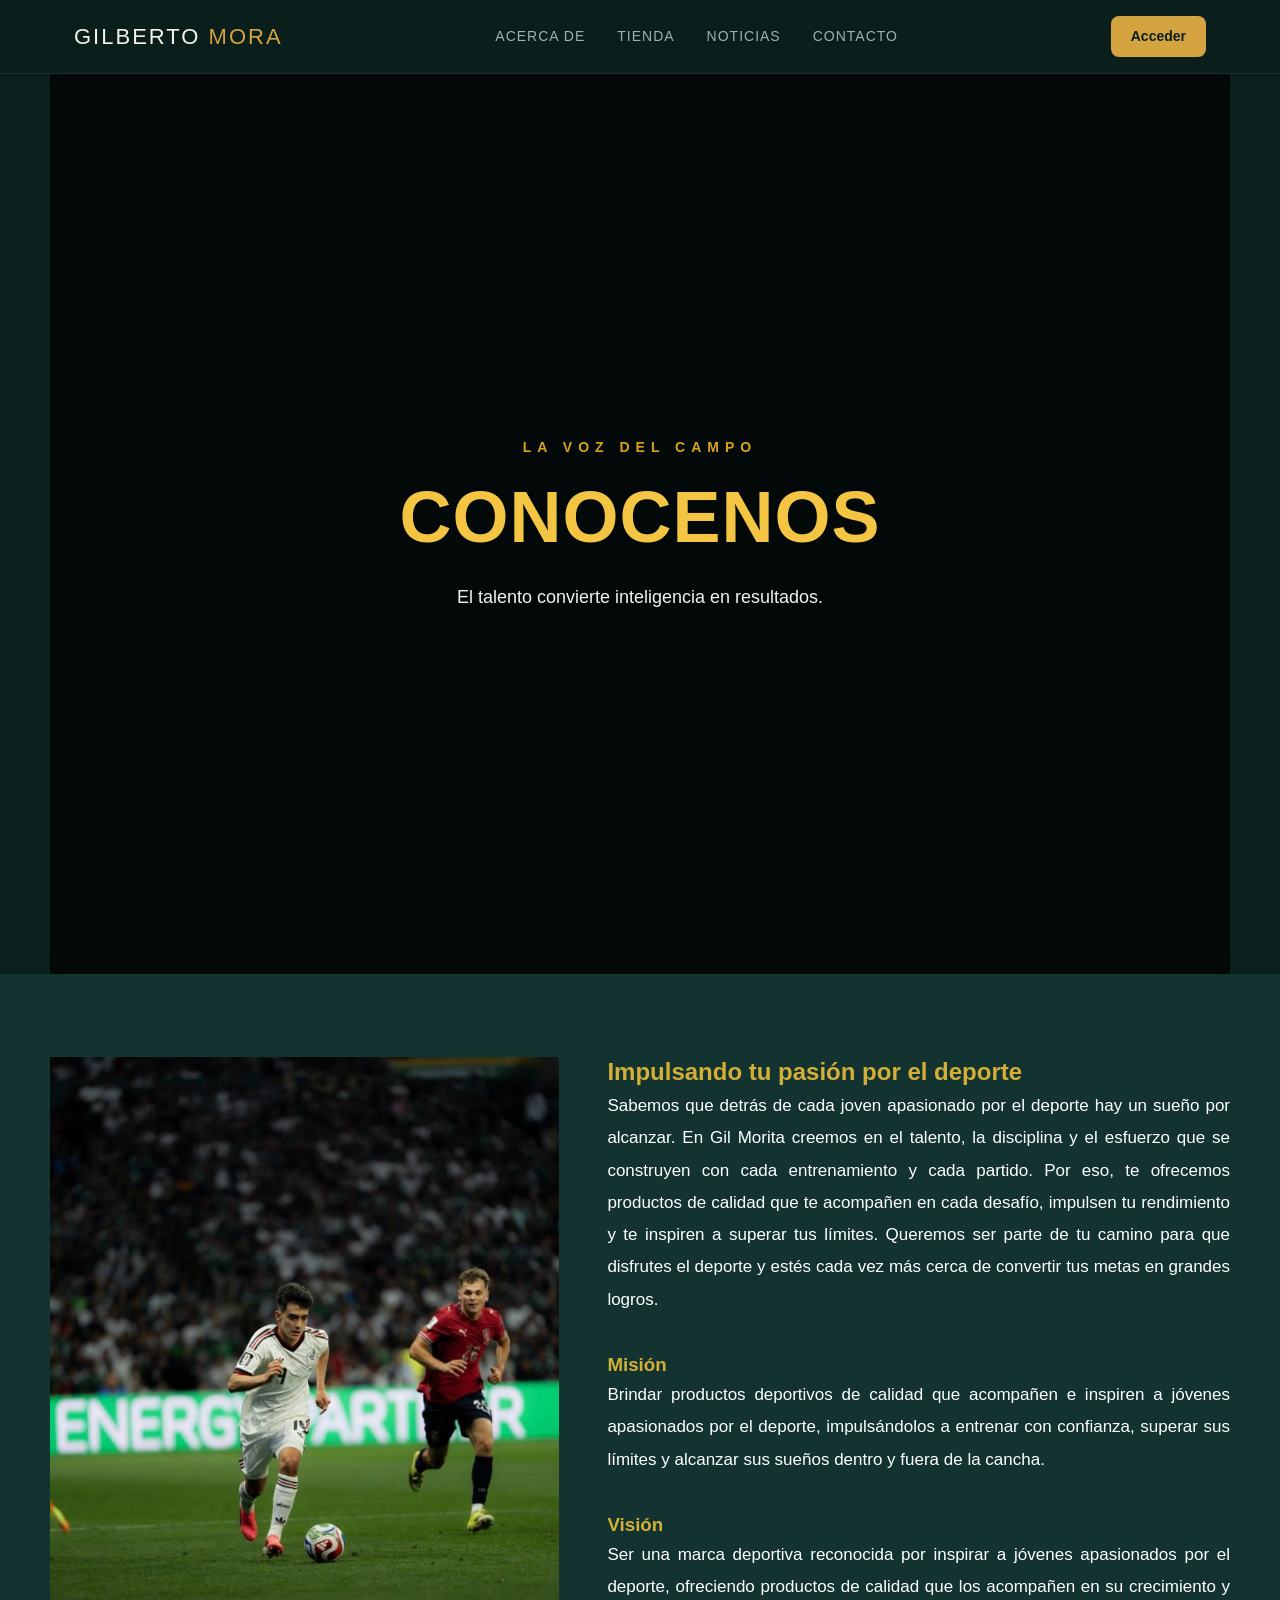
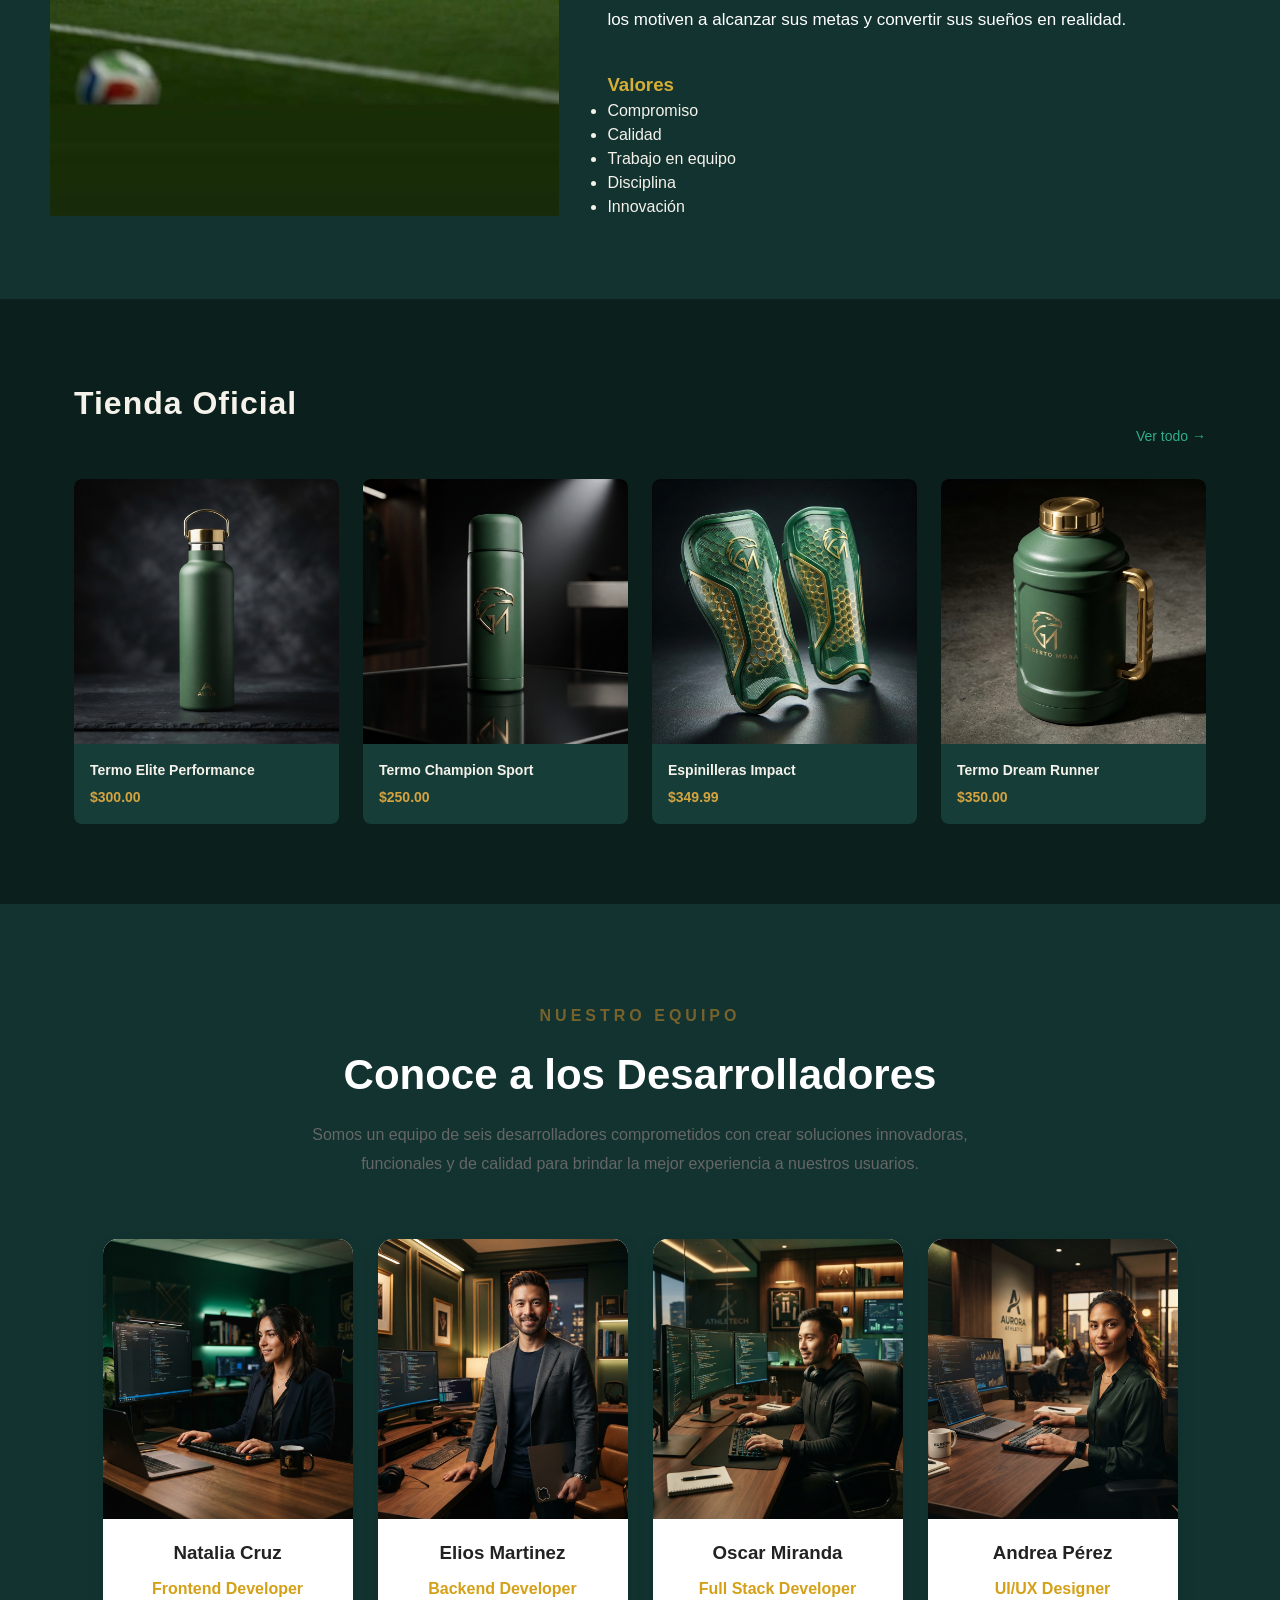
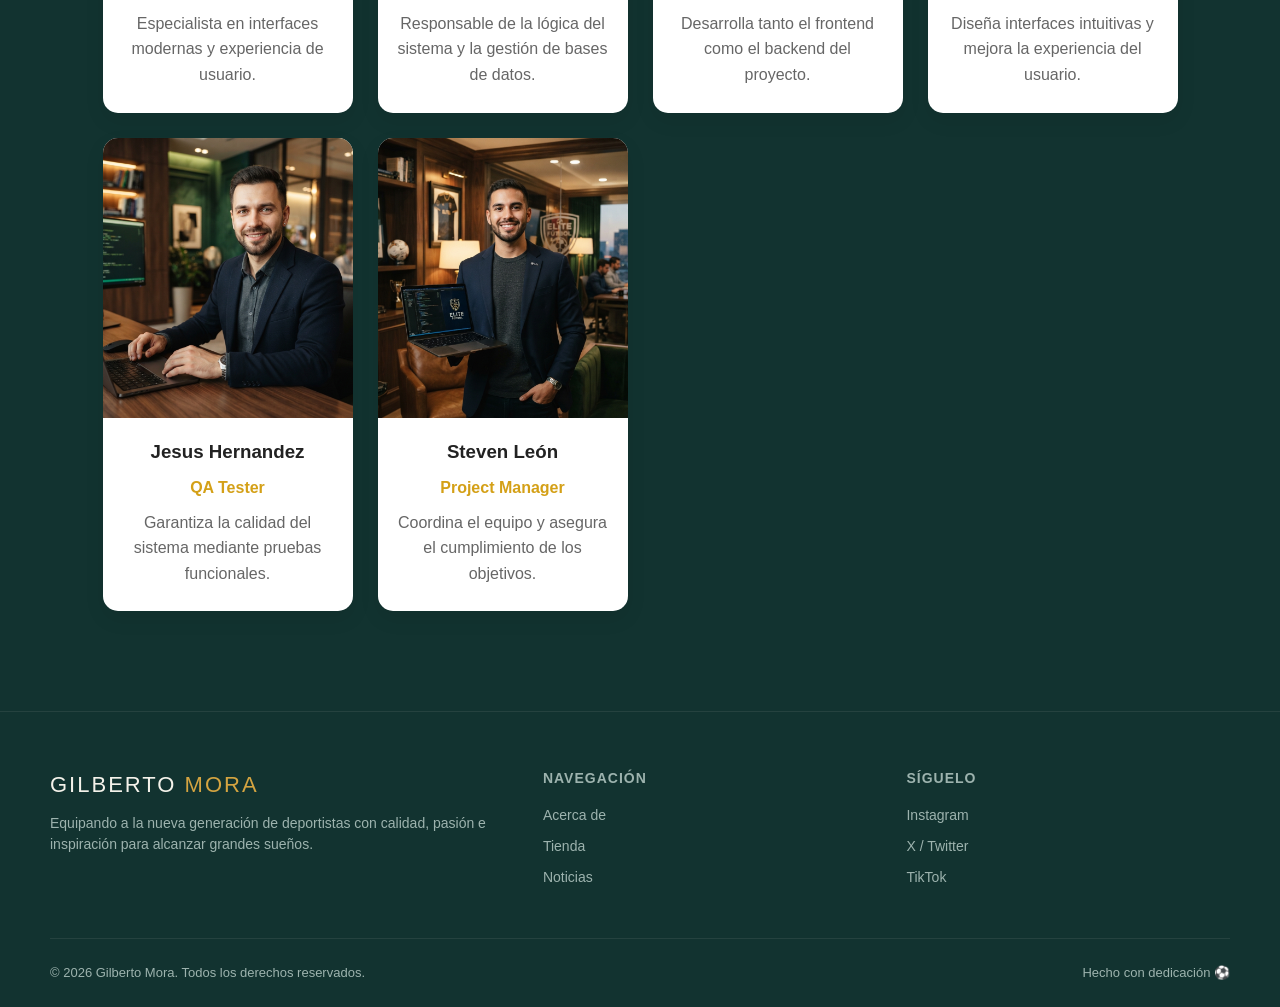
==== About.html @ 615c11f8 "Pagina about" ====
<!DOCTYPE html>
<html lang="es">
<head>
<meta charset="UTF-8">
<meta name="viewport" content="width=device-width, initial-scale=1.0">
<title>Gilberto Mora | Sitio Oficial</title>
  <link href="style.css" rel="stylesheet" type="text/css" />


</head>
<body>

  <!-- ============ NAV ============ -->
  <header>
    <nav>
      <div class="logo">GILBERTO <span>MORA</span></div>
      <ul class="nav-links">
        <li><a href="#about">Acerca de</a></li>
        <li><a href="#store">Tienda</a></li>
        <li><a href="#news">Noticias</a></li>
        <li><a href="#contact">Contacto</a></li>
      </ul>
      <a href="#" class="nav-cta">Acceder</a>
    </nav>
  </header>


  <!-- ============ ACERCA DE ============ -->
 <section class="hero">

    <div class="overlay"></div>

    <div class="hero-content">
        <span class="subtitulo">LA VOZ DEL CAMPO</span>

        <h1>CONOCENOS</h1>

        <p>
            El talento convierte inteligencia en resultados.
        </p>
    </div>

</section>

 
  <section class="about" id="about">

    <div class="about-inner">

        <div class="about-image">
            <img src="IMAGNES GM/GM1.jpeg" alt="Nuestra tienda deportiva">
        </div>

        <div class="about-text">


            <h2>Impulsando tu pasión por el deporte</h2>

            <p>
                Sabemos que detrás de cada joven apasionado por el deporte hay un sueño por alcanzar. 
                En Gil Morita creemos en el talento, la disciplina y el esfuerzo que se construyen con 
                cada entrenamiento y cada partido. Por eso, te ofrecemos productos de calidad que te acompañen 
                en cada desafío, impulsen tu rendimiento y te inspiren a superar tus límites. 
                Queremos ser parte de tu camino para que disfrutes el deporte y estés cada vez más cerca de convertir 
                tus metas en grandes logros.
            </p>

            <div class="about-cards">

                <div class="card-about">
                    <h3>Misión</h3>
                    <p>
                        Brindar productos deportivos de calidad que acompañen e inspiren a jóvenes apasionados por el deporte, 
                        impulsándolos a entrenar con confianza, superar sus límites y alcanzar sus sueños dentro y fuera de la cancha.
                    </p>
                </div>

                <div class="card-about">
                    <h3>Visión</h3>
                    <p>
                        Ser una marca deportiva reconocida por inspirar a jóvenes apasionados por el deporte, 
                        ofreciendo productos de calidad que los acompañen en su crecimiento
                        y los motiven a alcanzar sus metas y convertir sus sueños en realidad.
                    </p>
                </div>

                <div class="card-about">
                    <h3>Valores</h3>
                    <ul>
                        <li>Compromiso</li>
                        <li>Calidad</li>
                        <li>Trabajo en equipo</li>
                        <li>Disciplina</li>
                        <li>Innovación</li>
                    </ul>
                </div>

            </div>

        </div>

    </div>

</section>


  <!-- ============ TIENDA OFICIAL ============ -->
  <section class="store" id="store">
    <div class="store-header">
      <h2 class="section-title">Tienda Oficial</h2>
      <a href="Tienda.html">Ver todo →</a>
    </div>
    <div class="store-grid">
      <div class="product-card">
        <div class="product-image">
        <img src="IMAGNES GM/premium_stainless_steel_sports_water_bottle_termos_matte_forest_green_finish.png" alt="Balón de fútbol">
      </div>
        <div class="product-info">
          <h4>Termo Elite Performance</h4>
          <div class="price">$300.00</div>
        </div>
      </div>
      <div class="product-card">
        <div class="product-image">
        <img src="IMAGNES GM/professional_product_photography_of_a_premium_sports_thermos_matte_forest_green.png" alt="Balón de fútbol">
    </div>
        <div class="product-info">
          <h4>Termo Champion Sport</h4>
          <div class="price">$250.00</div>
        </div>
      </div>
      <div class="product-card">
        <div class="product-image">
        <img src="IMAGNES GM/professional_product_photography_of_football_shin_guards_made_of_ultra.png" alt="Balón de fútbol">
    </div>
        <div class="product-info">
          <h4>Espinilleras Impact</h4>
          <div class="price">$349.99</div>
        </div>
      </div>
      <div class="product-card">
        <div class="product-image">
        <img src="IMAGNES GM/professional_team_sized_thermal_jug_matte_forest_green_large_gold_handle_and.png" alt="Balón de fútbol">
    </div>
        <div class="product-info">
          <h4>Termo Dream Runner</h4>
          <div class="price">$350.00</div>
        </div>
      </div>
    </div>
  </section>

  <section class="developers">

    <div class="developers-title">
        <span>NUESTRO EQUIPO</span>
        <h2>Conoce a los Desarrolladores</h2>
        <p>
            Somos un equipo de seis desarrolladores comprometidos con crear
            soluciones innovadoras, funcionales y de calidad para brindar la
            mejor experiencia a nuestros usuarios.
        </p>
    </div>

    <div class="developers-container">

        <div class="developer-card">
            <img src="IMAGNES GM/mujer 1.png" alt="Desarrollador 1">
            <h3>Natalia Cruz</h3>
            <h4>Frontend Developer</h4>
            <p>Especialista en interfaces modernas y experiencia de usuario.</p>
        </div>

        <div class="developer-card">
            <img src="IMAGNES GM/hombre 1.png" alt="Desarrollador 2">
            <h3>Elios Martinez</h3>
            <h4>Backend Developer</h4>
            <p>Responsable de la lógica del sistema y la gestión de bases de datos.</p>
        </div>

        <div class="developer-card">
            <img src="IMAGNES GM/hombre 2.png" alt="Desarrollador 3">
            <h3>Oscar Miranda</h3>
            <h4>Full Stack Developer</h4>
            <p>Desarrolla tanto el frontend como el backend del proyecto.</p>
        </div>

        <div class="developer-card">
            <img src="IMAGNES GM/mujer 2.png" alt="Desarrollador 4">
            <h3>Andrea Pérez</h3>
            <h4>UI/UX Designer</h4>
            <p>Diseña interfaces intuitivas y mejora la experiencia del usuario.</p>
        </div>

        <div class="developer-card">
            <img src="IMAGNES GM/hombre 3.png" alt="Desarrollador 5">
            <h3>Jesus Hernandez</h3>
            <h4>QA Tester</h4>
            <p>Garantiza la calidad del sistema mediante pruebas funcionales.</p>
        </div>

        <div class="developer-card">
            <img src="IMAGNES GM/hombre 4.png" alt="Desarrollador 6">
            <h3>Steven León</h3>
            <h4>Project Manager</h4>
            <p>Coordina el equipo y asegura el cumplimiento de los objetivos.</p>
        </div>

    </div>

</section>

  <!-- ============ FOOTER ============ -->
  <footer id="contact">
    <div class="footer-inner">
      <div class="footer-col">
        <div class="logo">GILBERTO <span>MORA</span></div>
        <p style="color:var(--text-muted); font-size:14px; margin-top:12px;">Equipando a la nueva generación de deportistas con calidad, pasión e inspiración para alcanzar grandes sueños.</p>
      </div>
      <div class="footer-col">
        <h5>Navegación</h5>
        <ul>
          <li><a href="#about">Acerca de</a></li>
          <li><a href="#store">Tienda</a></li>
          <li><a href="#news">Noticias</a></li>
        </ul>
      </div>
      <div class="footer-col">
        <h5>Síguelo</h5>
        <ul>
          <li><a href="#">Instagram</a></li>
          <li><a href="#">X / Twitter</a></li>
          <li><a href="#">TikTok</a></li>
        </ul>
      </div>
    </div>
    <div class="footer-bottom">
      <span>© 2026 Gilberto Mora. Todos los derechos reservados.</span>
      <span>Hecho con dedicación ⚽</span>
    </div>
  </footer>

</body>
</html>
---- style.css ----
/* ============ TOKENS ============ */
  :root{
    --bg-primary:#0b1f1c;      /* verde casi negro, fondo base */
    --bg-secondary:#123330;    /* verde profundo, secciones alternas */
    --bg-card:#173d38;         /* tarjetas / bloques */
    --accent-gold:#d4a441;     /* dorado, CTA principal */
    --accent-teal:#2fae8f;     /* verde acento, detalles/links */
    --text-primary:#f4f2ea;
    --text-muted:#9db3ae;
    --border-soft:rgba(244,242,234,0.08);

    --font-display:"Bebas Neue", "Oswald", sans-serif; /* títulos grandes, look deportivo */
    --font-body:"Inter", "Segoe UI", sans-serif;

    --radius:8px;
    --max-width:1180px;
  }

  *{ box-sizing:border-box; margin:0; padding:0; }

  body{
    background:var(--bg-primary);
    color:var(--text-primary);
    font-family:var(--font-body);
    line-height:1.5;
  }

  img{ max-width:100%; display:block; }

  a{ color:inherit; text-decoration:none; }

  .container{
    max-width:var(--max-width);
    margin:0 auto;
    padding:0 24px;
  }

  /* ============ NAV ============ */
  header{
    position:sticky; top:0; z-index:50;
    background:rgba(11,31,28,0.9);
    backdrop-filter:blur(8px);
    border-bottom:1px solid var(--border-soft);
  }

  nav{
    display:flex;
    align-items:center;
    justify-content:space-between;
    padding:16px 24px;
    max-width:var(--max-width);
    margin:0 auto;
  }

  .logo{
    font-family:var(--font-display);
    font-size:22px;
    letter-spacing:2px;
  }
  .logo span{ color:var(--accent-gold); }

  .nav-links{
    display:flex;
    gap:32px;
    list-style:none;
    font-size:14px;
    text-transform:uppercase;
    letter-spacing:1px;
    color:var(--text-muted);
  }
  .nav-links a:hover{ color:var(--accent-gold); }

  .nav-cta{
    background:var(--accent-gold);
    color:#0b1f1c;
    padding:10px 20px;
    border-radius:var(--radius);
    font-weight:600;
    font-size:14px;
  }

  /* ============ HERO ============ */
  .hero{
    display:grid;
    grid-template-columns:1fr 1fr;
    align-items:center;
    gap:40px;
    padding:80px 24px;
    max-width:var(--max-width);
    margin:0 auto;
  }

  .hero-eyebrow{
    color:var(--accent-teal);
    text-transform:uppercase;
    letter-spacing:3px;
    font-size:13px;
    margin-bottom:16px;
  }

  .hero h1{
    font-family:var(--font-display);
    font-size:64px;
    line-height:0.95;
    letter-spacing:1px;
  }
  .hero h1 span{ color:var(--accent-gold); }

  .hero p{
    color:var(--text-muted);
    margin:20px 0 32px;
    max-width:420px;
  }

  .hero-buttons{ display:flex; gap:16px; }

  .btn-primary{
    background:var(--accent-gold);
    color:#0b1f1c;
    padding:14px 28px;
    border-radius:var(--radius);
    font-weight:600;
    display:inline-block;
  }
  .btn-secondary{
    border:1px solid var(--border-soft);
    color:var(--text-primary);
    padding:14px 28px;
    border-radius:var(--radius);
    display:inline-block;
  }

  .hero-image{
    background:var(--bg-card);
    border-radius:var(--radius);
    aspect-ratio:4/5;
    display:flex;
    align-items:center;
    justify-content:center;
    color:var(--text-muted);
    font-size:13px;
    text-align:center;
  }

  /* ============ SECCIÓN: ACERCA DE ============ */
  .about{
    background:var(--bg-secondary);
    padding:80px 24px;
  }

  .about-inner{
    max-width:var(--max-width);
    margin:0 auto;
    display:grid;
    grid-template-columns:0.9fr 1.1fr;
    gap:48px;
    align-items:center;
  }

  .about-image{
    background:var(--bg-card);
    border-radius:var(--radius);
    aspect-ratio:1/1;
    display:flex;
    align-items:center;
    justify-content:center;
    color:var(--text-muted);
    font-size:13px;
  }

  .section-title{
    font-family:var(--font-display);
    font-size:32px;
    letter-spacing:1px;
    margin-bottom:20px;
  }


  .about-text p{ color:var(--text-muted); margin-bottom:24px; }

  .stats{
    display:grid;
    grid-template-columns:repeat(3,1fr);
    gap:16px;
  }

  .stat{
    background:var(--bg-card);
    border-radius:var(--radius);
    padding:16px;
    text-align:center;
  }
  .stat strong{
    display:block;
    font-family:var(--font-display);
    font-size:24px;
    color:var(--accent-gold);
  }
  .stat span{ font-size:12px; color:var(--text-muted); }

  /* ============ TIENDA OFICIAL ============ */
  .store{
    padding:80px 24px;
    max-width:var(--max-width);
    margin:0 auto;
  }

  .store-header{
    display:flex;
    justify-content:space-between;
    align-items:flex-end;
    margin-bottom:32px;
  }

  .store-header a{ color:var(--accent-teal); font-size:14px; }

  .store-grid{
    display:grid;
    grid-template-columns:repeat(4,1fr);
    gap:24px;
  }

  .product-card{
    background:var(--bg-card);
    border-radius:var(--radius);
    overflow:hidden;
  }

  .product-image{
    aspect-ratio:1/1;
    background:var(--bg-secondary);
    display:flex;
    align-items:center;
    justify-content:center;
    color:var(--text-muted);
    font-size:12px;
  }

  .product-info{ padding:16px; }
  .product-info h4{ font-size:14px; margin-bottom:6px; }
  .product-info .price{ color:var(--accent-gold); font-weight:600; font-size:14px; }

  /* ============ FOOTER ============ */
  footer{
    background:var(--bg-secondary);
    border-top:1px solid var(--border-soft);
    padding:56px 24px 24px;
  }

  .footer-inner{
    max-width:var(--max-width);
    margin:0 auto;
    display:grid;
    grid-template-columns:1.4fr 1fr 1fr;
    gap:40px;
    margin-bottom:40px;
  }

  .footer-col h5{
    font-size:14px;
    text-transform:uppercase;
    letter-spacing:1px;
    margin-bottom:16px;
    color:var(--text-muted);
  }

  .footer-col ul{ list-style:none; }
  .footer-col li{ margin-bottom:10px; font-size:14px; color:var(--text-muted); }
  .footer-col li a:hover{ color:var(--accent-gold); }

  .footer-bottom{
    max-width:var(--max-width);
    margin:0 auto;
    padding-top:24px;
    border-top:1px solid var(--border-soft);
    font-size:13px;
    color:var(--text-muted);
    display:flex;
    justify-content:space-between;
  }

  /* ============ RESPONSIVE ============ */
  @media (max-width:900px){
    .hero, .about-inner{ grid-template-columns:1fr; }
    .store-grid{ grid-template-columns:repeat(2,1fr); }
    .footer-inner{ grid-template-columns:1fr; }
    .nav-links{ display:none; } /* pendiente: menú móvil */
    .hero h1{ font-size:44px; }
  }

  /*==================================================*/

.hero{
    position: relative;
    width: 100%;
    height: 100vh;
    background-image: url("imagnes gm/imggm.png"); /* Cambia por tu imagen */
    background-size: cover;
    background-position: center 20%;
    background-repeat: no-repeat;

    display: flex;
    justify-content: center;
    align-items: center;
    text-align: center;
}

.overlay{
    position: absolute;
    top: 0;
    left: 0;
    width: 100%;
    height: 100%;
    background: rgba(0,0,0,.70);
}

.hero-content{
    position: relative;
    z-index: 2;
    max-width: 750px;
    padding: 20px;
}

.subtitulo{
    display: inline-block;
    color: #d8a21b;
    font-size: 14px;
    font-weight: bold;
    letter-spacing: 6px;
    text-transform: uppercase;
    margin-bottom: 20px;
}

.hero-content h1{
    font-size: 72px;
    font-weight: 800;
    color: #f4c542;
    margin-bottom: 25px;
    text-transform: uppercase;
    line-height: 1.1;
}

.hero-content p{
    color: #f2f2f2;
    font-size: 18px;
    line-height: 1.7;
    max-width: 650px;
    margin: auto;
}

.card-about h3 {
    color:#D4AF37;
}

.card-about h3 {
    color:#D4AF37;

}

.about-text p{
    font-size: 17px;
    line-height: 1.9;
    color: white;
    text-align: justify;
    max-width: 700px;
    margin-bottom: 35px;
}
.about-text h2{
    
    color: #D4AF37;
    
}


/* Seccion de developes*/
.developers{

    
    padding:100px 8%;
    background: #123330;
}

.developers-title{
    text-align:center;
    margin-bottom:60px;
}

.developers-title span{
    color:#77622c;
    font-weight:bold;
    letter-spacing:4px;
}

.developers-title h2{
    font-size:42px;
    margin:15px 0;
    color:white;
}

.developers-title p{
    max-width:700px;
    margin:auto;
    color:#666;
    line-height:1.8;
}

.developers-container{
    display: grid;
    grid-template-columns: repeat(auto-fit, minmax(200px, 250px));
    justify-content: center;
    gap: 25px;
}

.developer-card{
    background: white;
    border-radius:15px;
    overflow:hidden;
    text-align:center;
    box-shadow:0 8px 20px rgba(0,0,0,.08);
    transition:.3s;
}

.developer-card:hover{
    transform:translateY(-10px);
}

.developer-card img{
    width:100%;
    height:280px;
    object-fit:cover;
}

.developer-card h3{
    margin-top:20px;
    color:#222;
}

.developer-card h4{
    color:#d4a017;
    margin:10px 0;
}

.developer-card p{
    padding:0 20px 25px;
    color:#666;
    line-height:1.6;
}
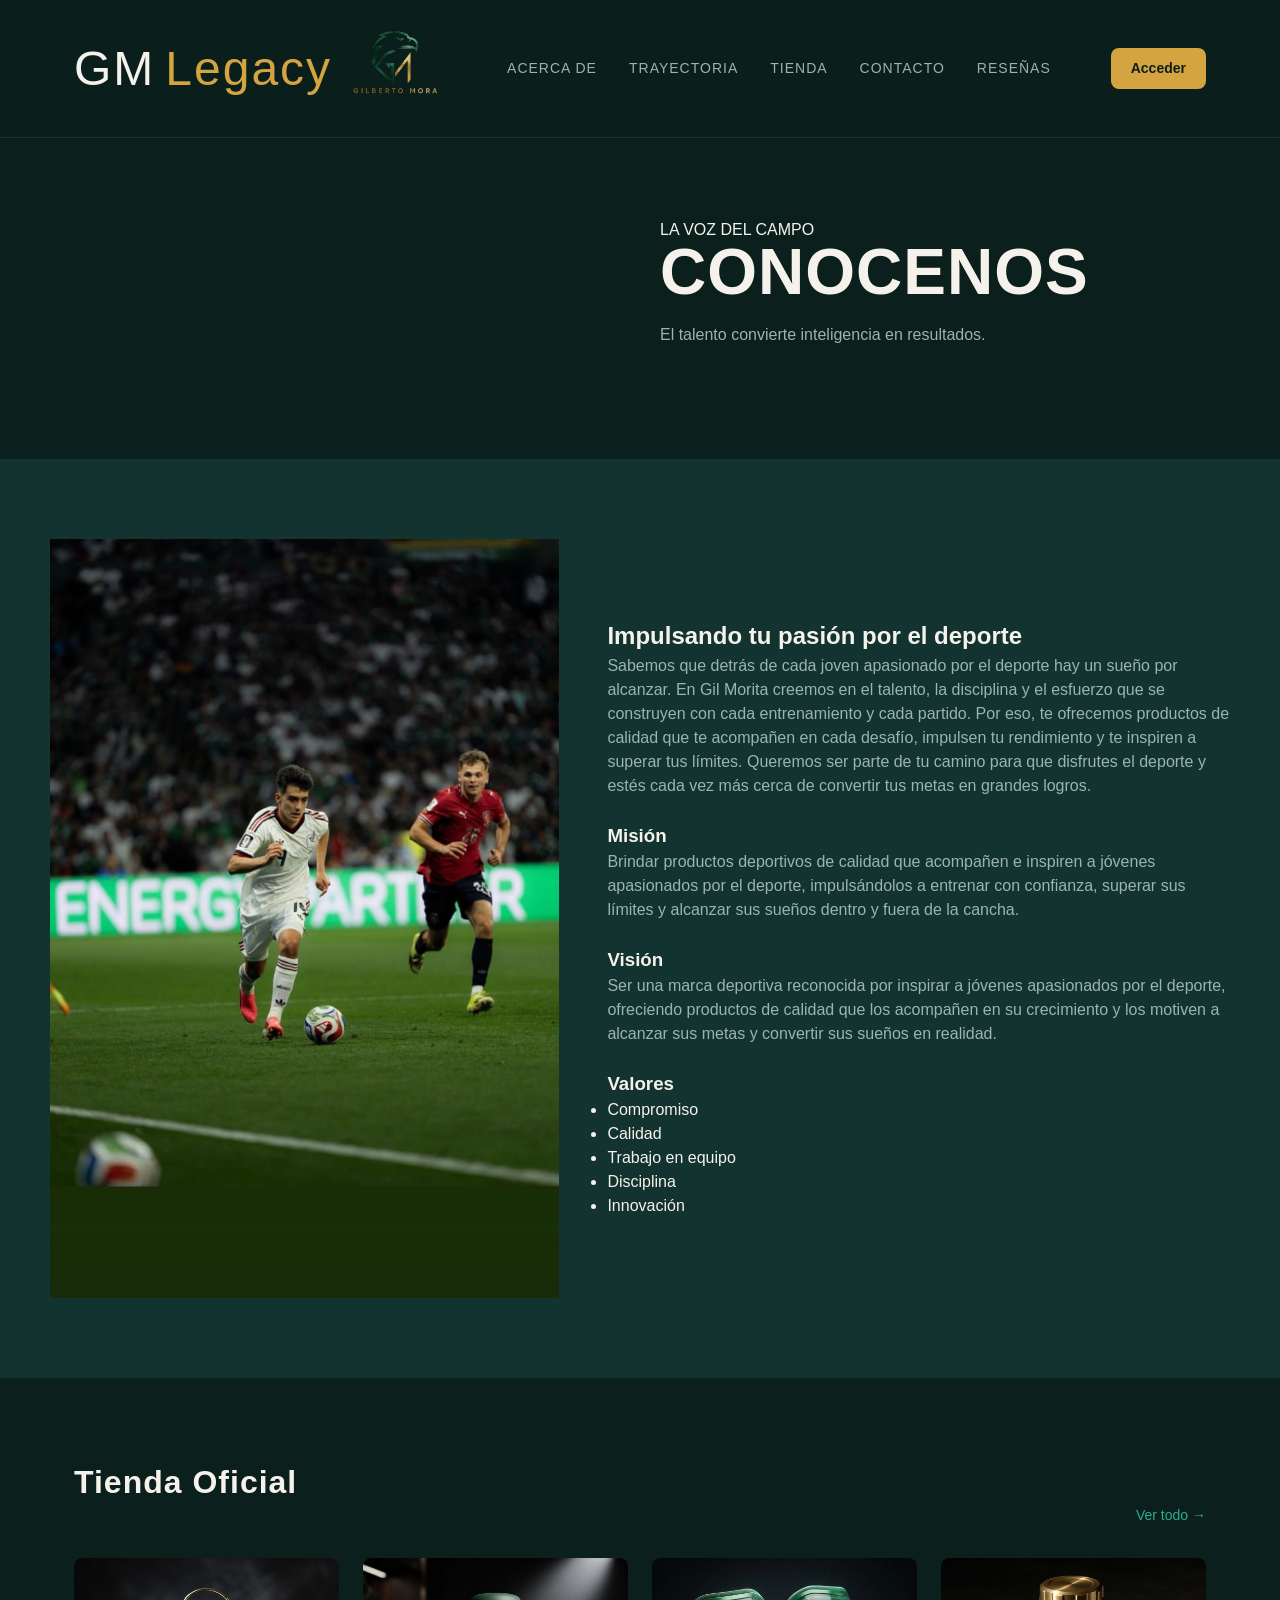
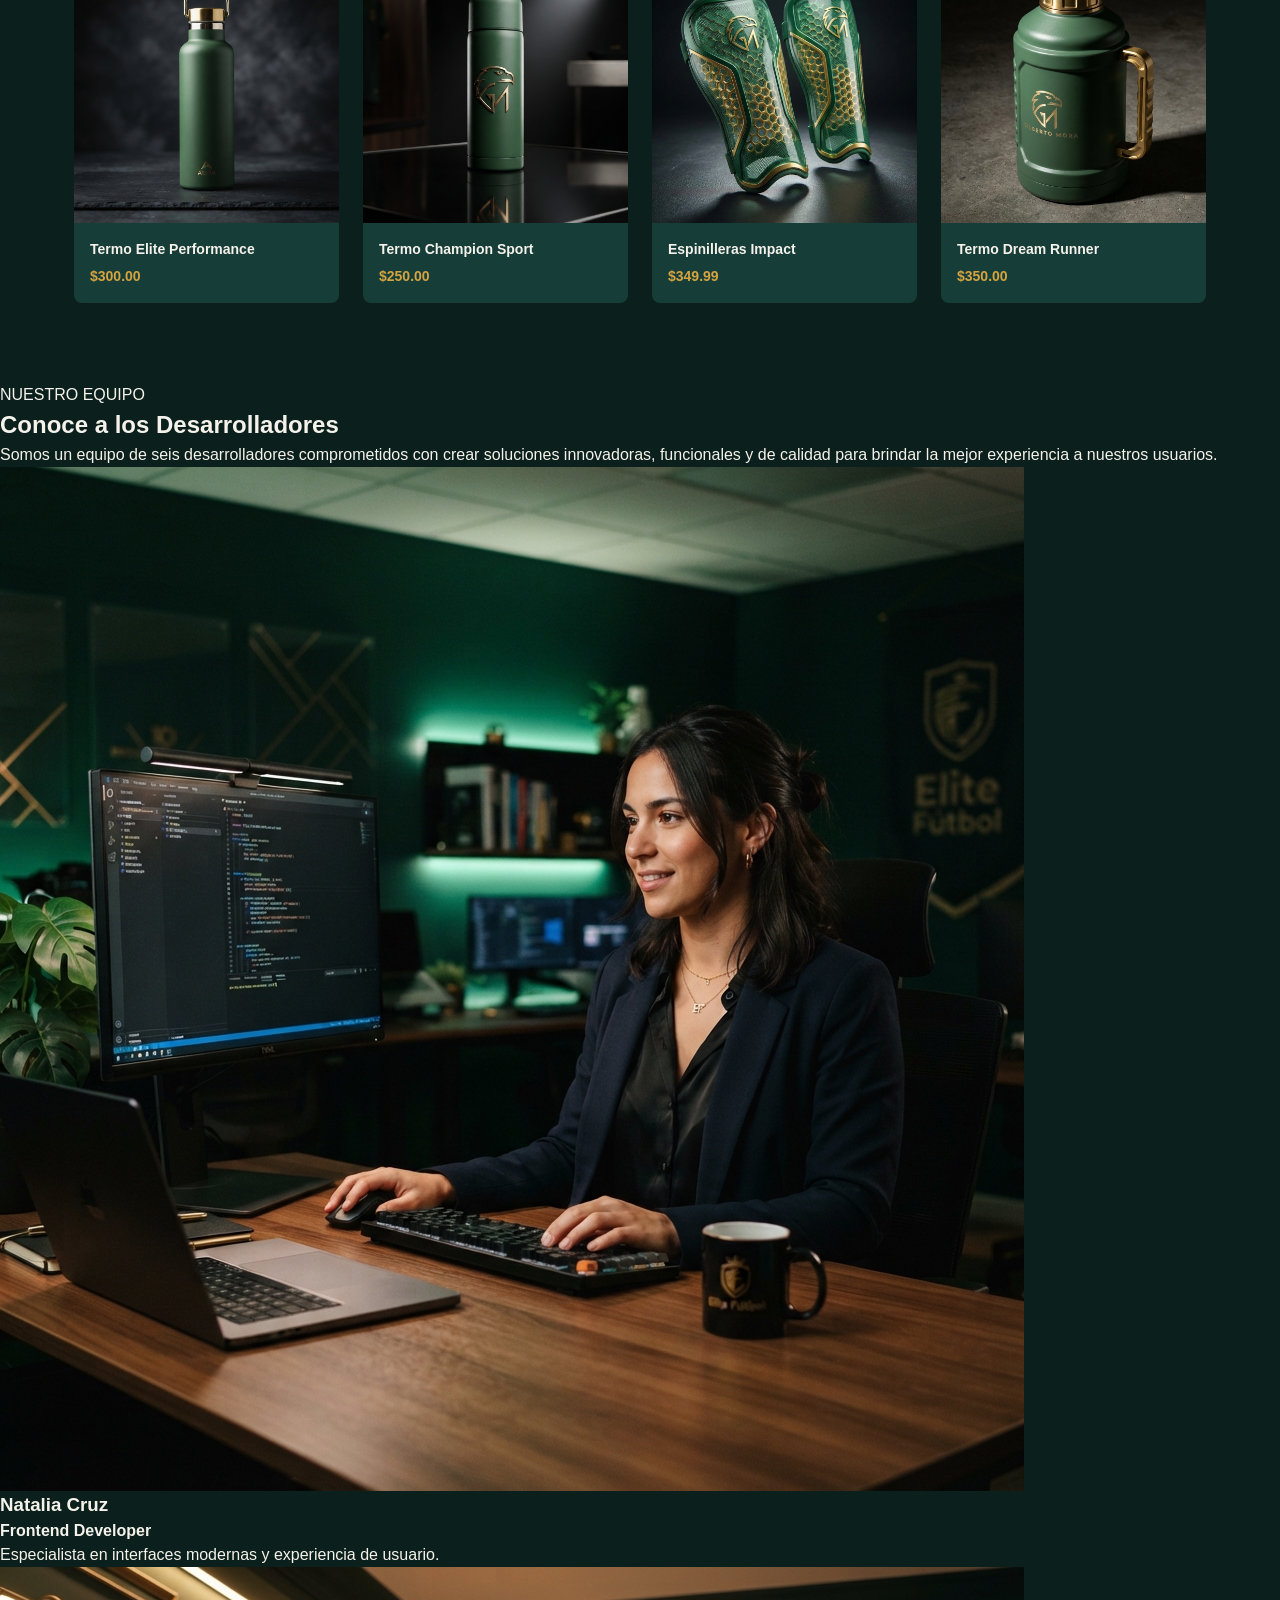
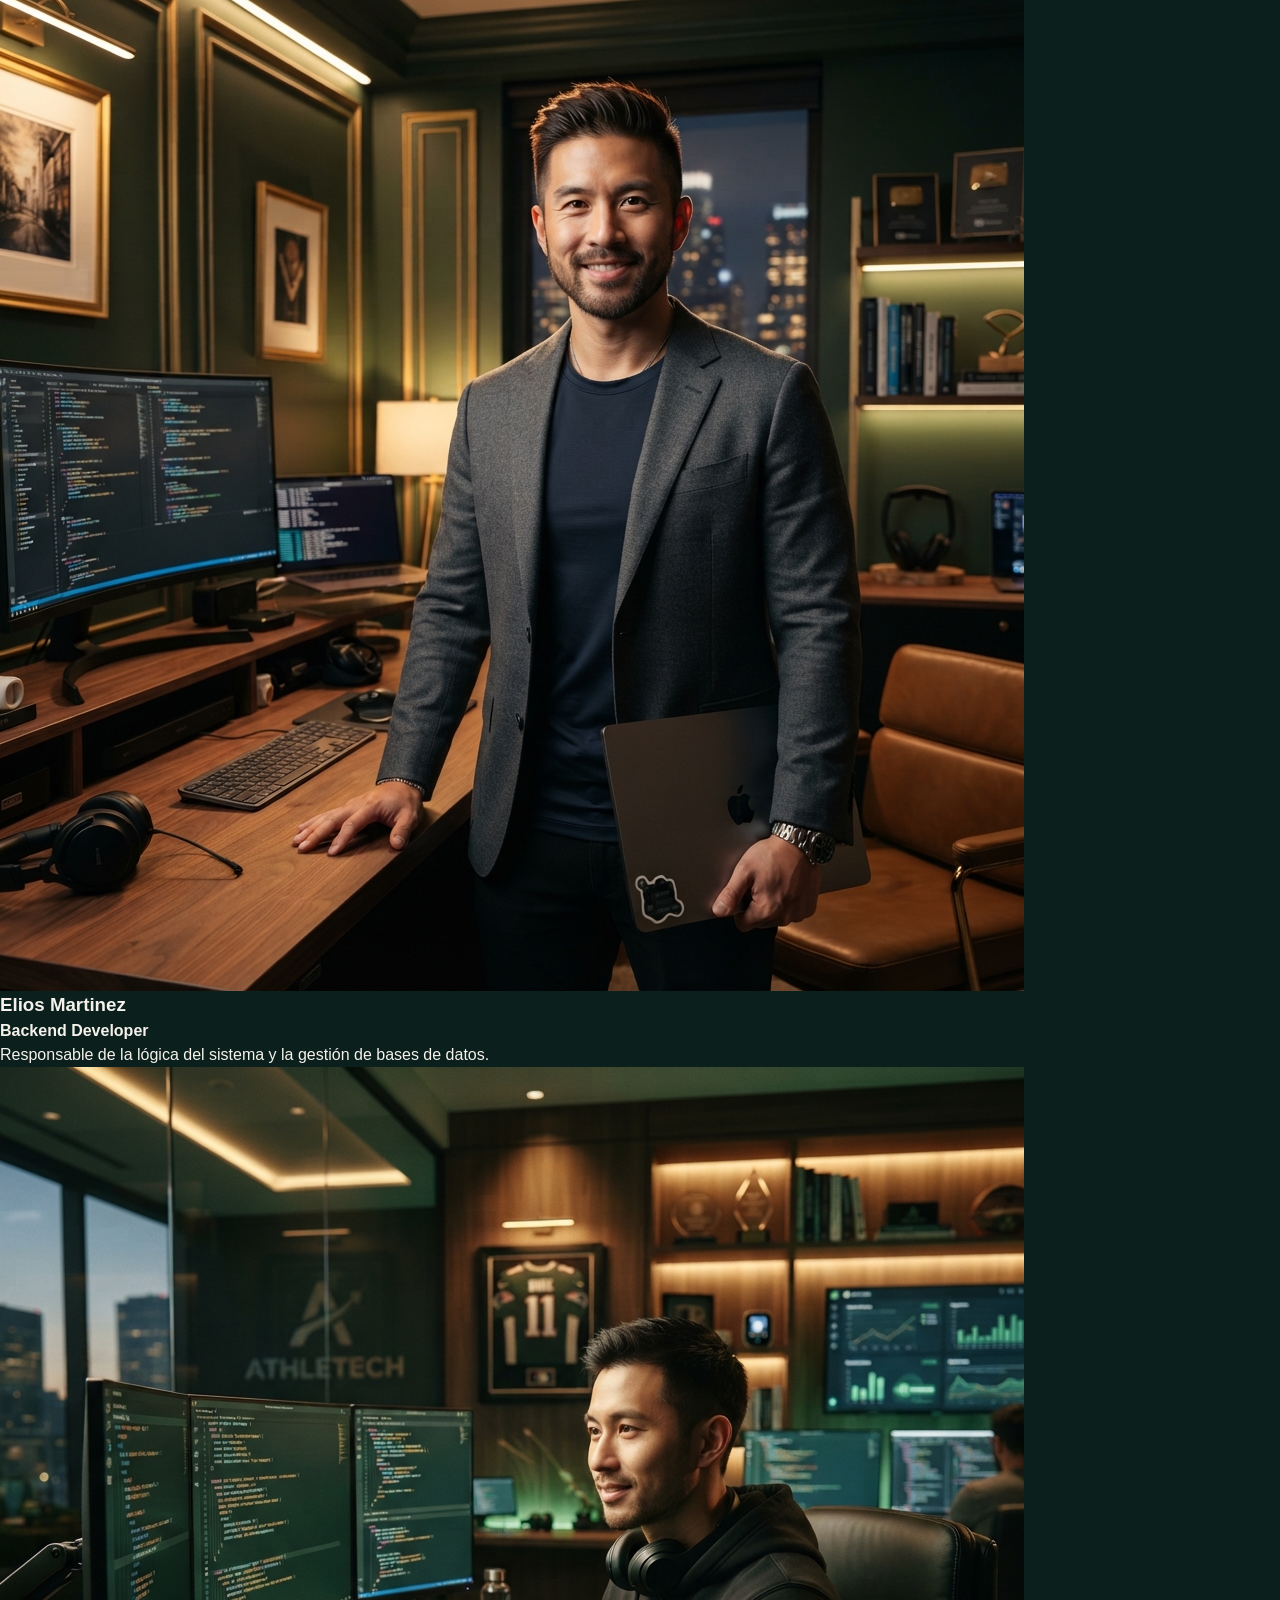
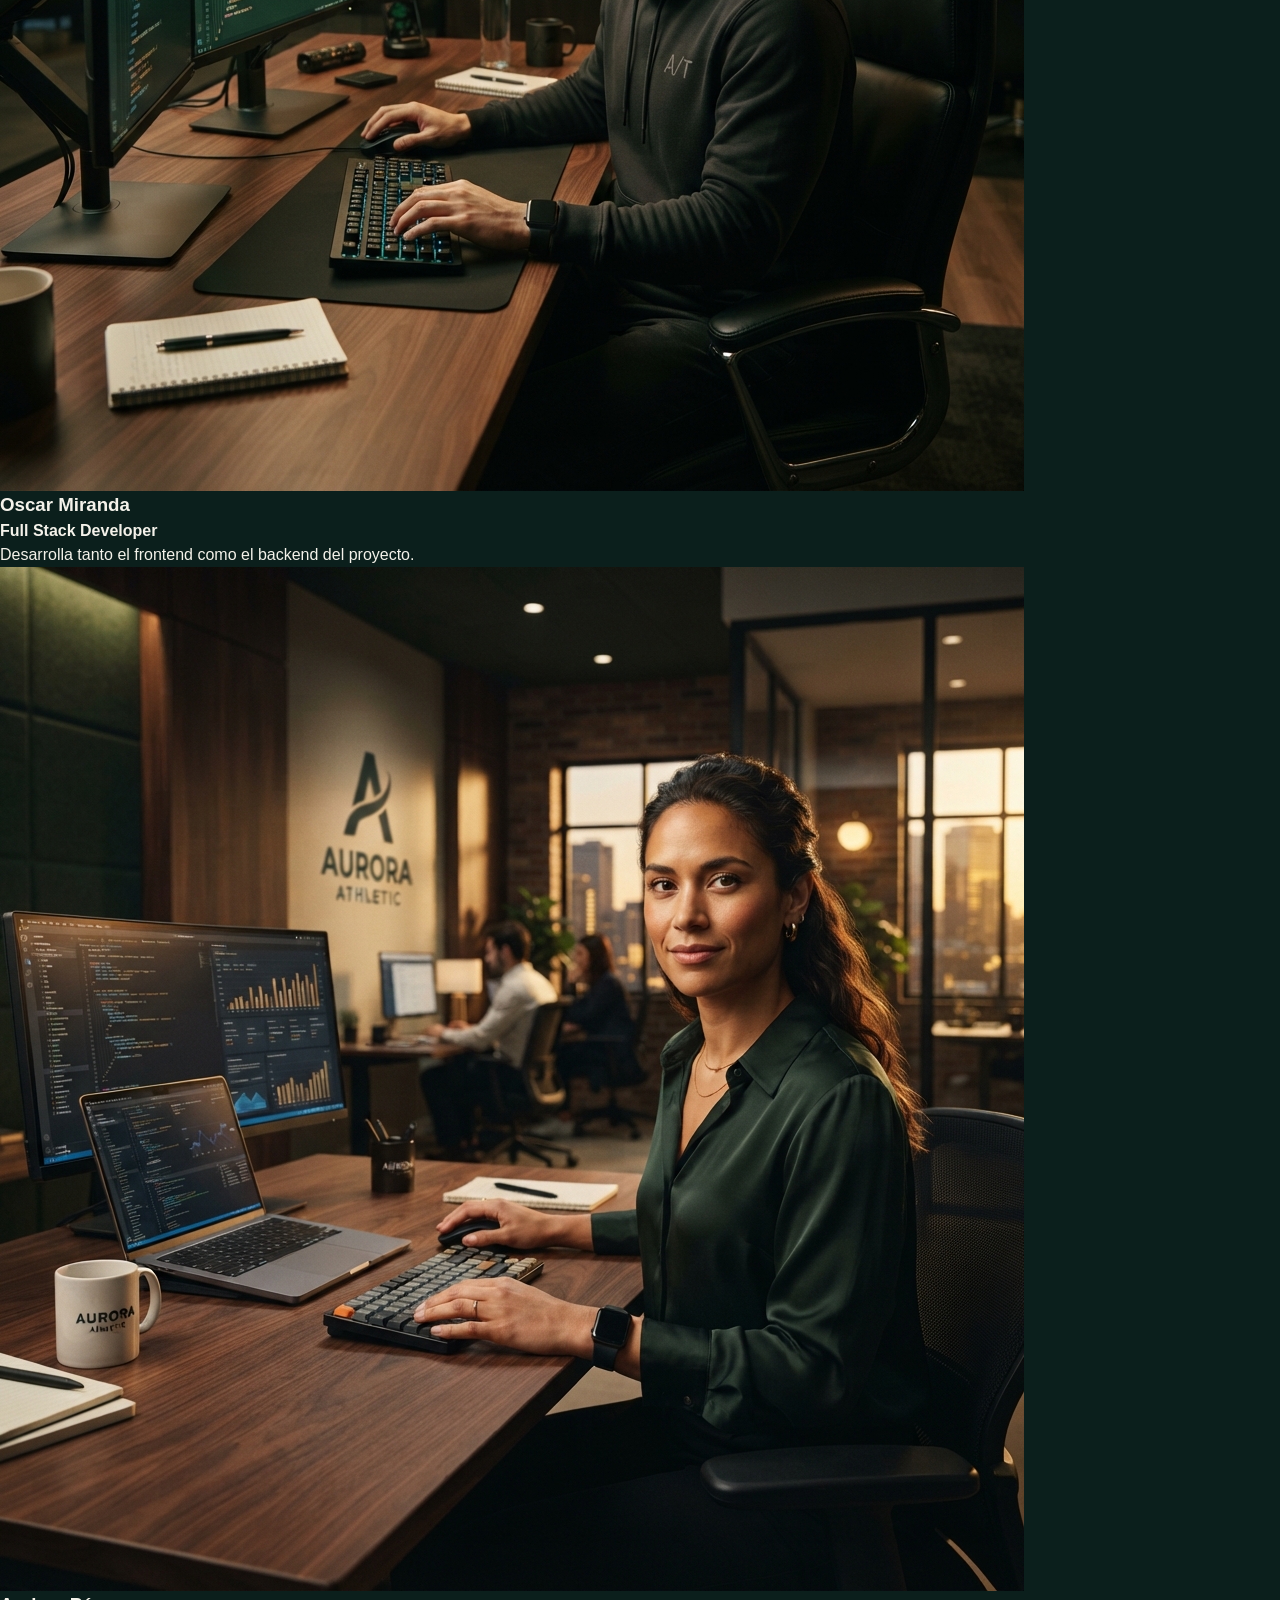
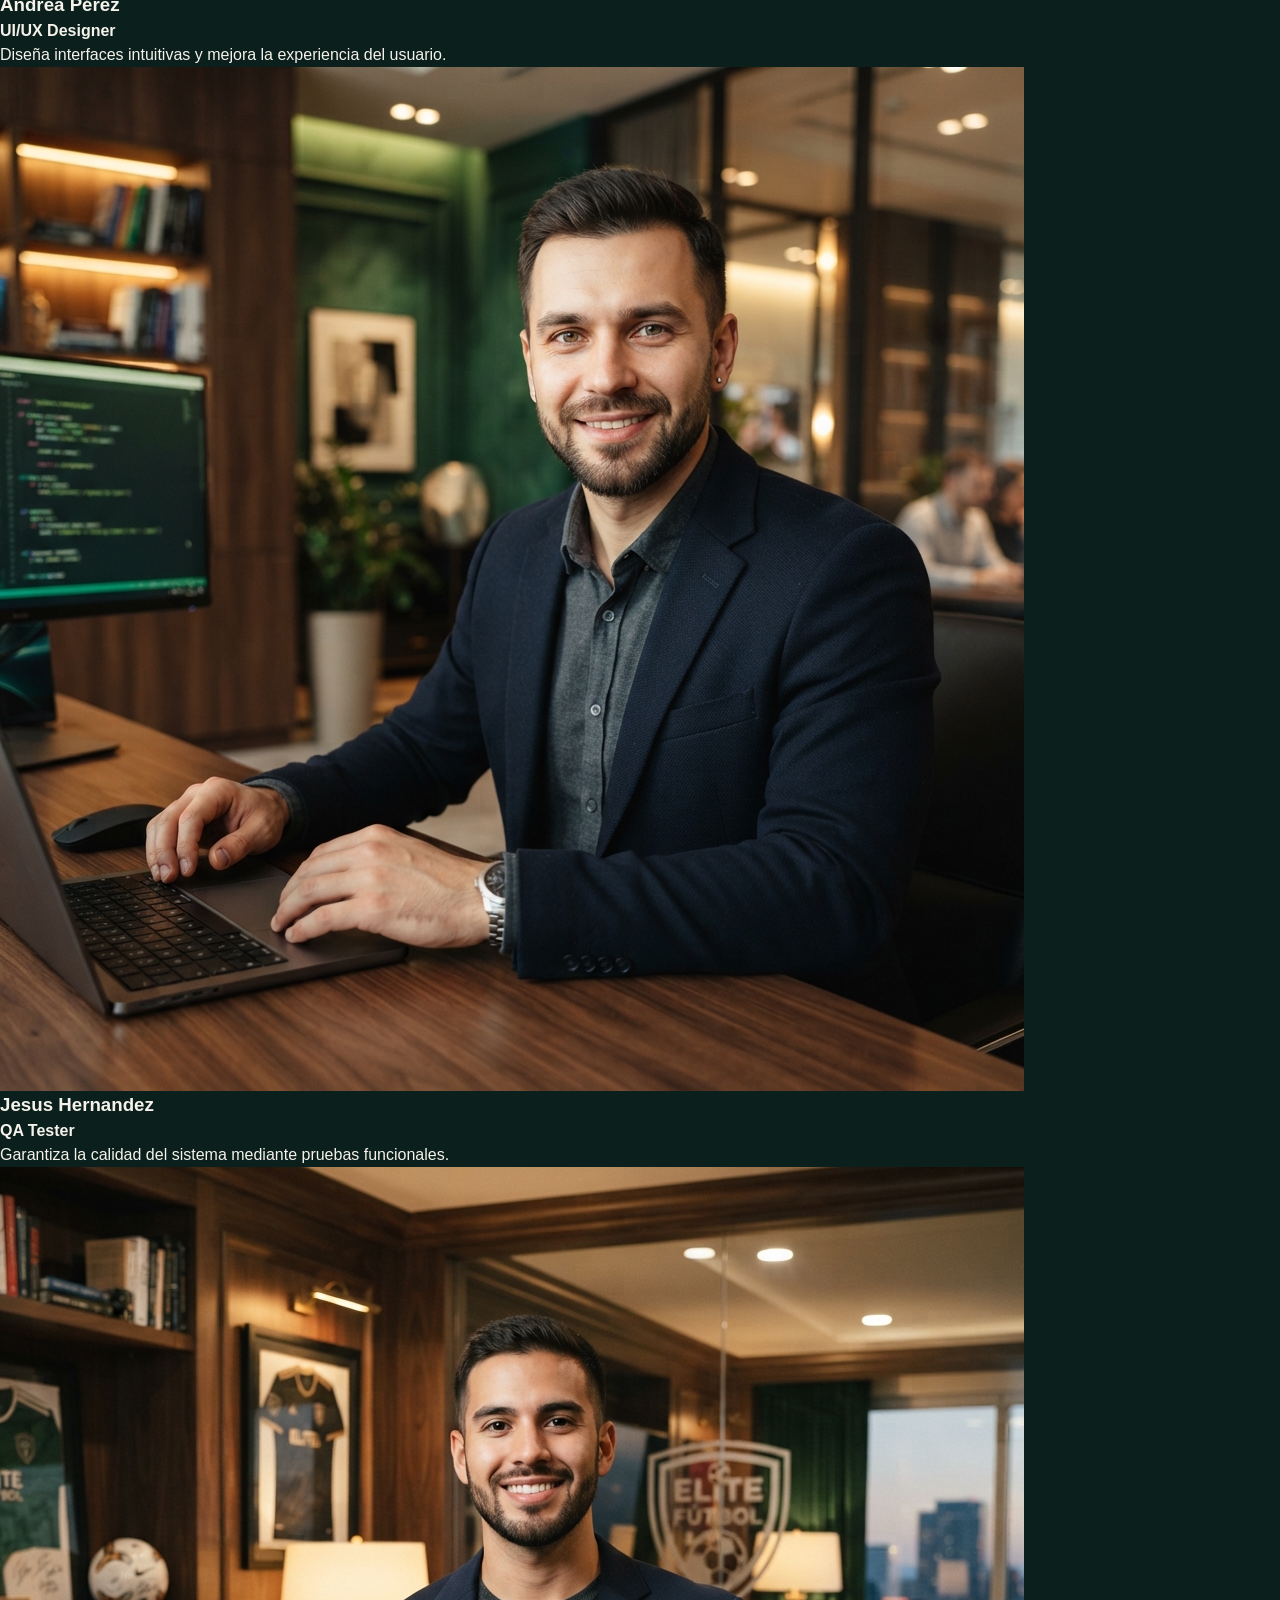
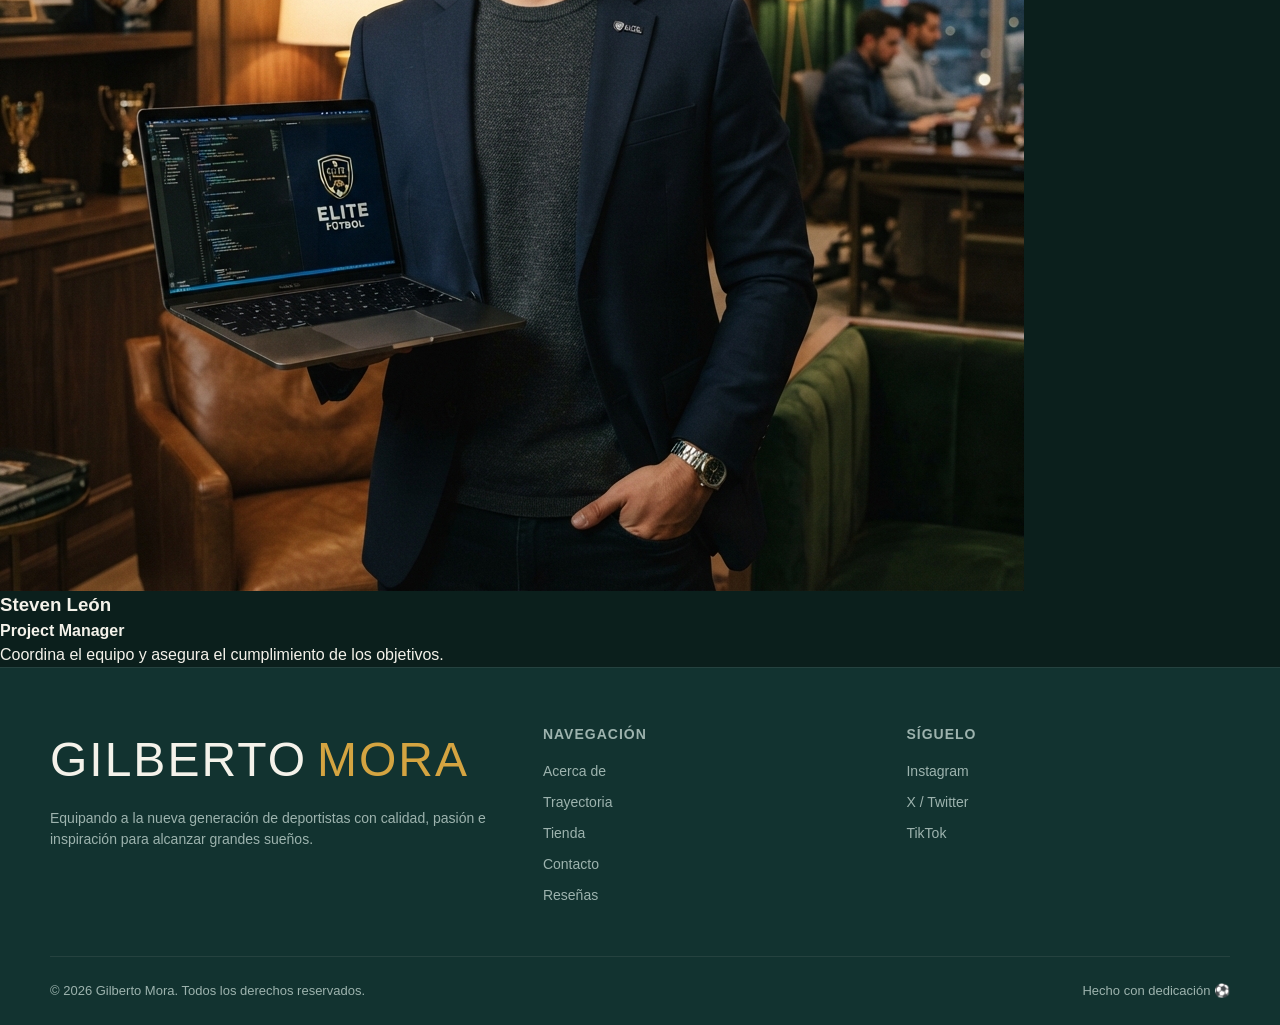
==== commit b182591f: "Se enlazaron los links a paginas" ====
--- a/About.html
+++ b/About.html
@@ -13,12 +13,16 @@
   <!-- ============ NAV ============ -->
   <header>
     <nav>
-      <div class="logo">GILBERTO <span>MORA</span></div>
+      <div class="logo">
+        GM <span>Legacy</span>
+        <img src="IMAGENES GM/logo_GM_HD.png" alt="Gilberto Mora Logo" class="nav-logo-img">
+      </div>
       <ul class="nav-links">
-        <li><a href="#about">Acerca de</a></li>
-        <li><a href="#store">Tienda</a></li>
-        <li><a href="#news">Noticias</a></li>
-        <li><a href="#contact">Contacto</a></li>
+        <li><a href="about.html">Acerca de</a></li>
+        <li><a href="trayectoria.html">Trayectoria</a></li>
+        <li><a href="tienda.html">Tienda</a></li>
+        <li><a href="contacto.html">Contacto</a></li>
+        <li><a href="reseñas.html">Reseñas</a></li>
       </ul>
       <a href="#" class="nav-cta">Acceder</a>
     </nav>
@@ -48,7 +52,7 @@
     <div class="about-inner">
 
         <div class="about-image">
-            <img src="IMAGNES GM/GM1.jpeg" alt="Nuestra tienda deportiva">
+            <img src="IMAGENES GM/GM1.jpeg" alt="Nuestra tienda deportiva">
         </div>
 
         <div class="about-text">
@@ -113,7 +117,7 @@
     <div class="store-grid">
       <div class="product-card">
         <div class="product-image">
-        <img src="IMAGNES GM/premium_stainless_steel_sports_water_bottle_termos_matte_forest_green_finish.png" alt="Balón de fútbol">
+        <img src="IMAGENES GM/premium_stainless_steel_sports_water_bottle_termos_matte_forest_green_finish.png" alt="Balón de fútbol">
       </div>
         <div class="product-info">
           <h4>Termo Elite Performance</h4>
@@ -122,7 +126,7 @@
       </div>
       <div class="product-card">
         <div class="product-image">
-        <img src="IMAGNES GM/professional_product_photography_of_a_premium_sports_thermos_matte_forest_green.png" alt="Balón de fútbol">
+        <img src="IMAGENES GM/professional_product_photography_of_a_premium_sports_thermos_matte_forest_green.png" alt="Balón de fútbol">
     </div>
         <div class="product-info">
           <h4>Termo Champion Sport</h4>
@@ -131,7 +135,7 @@
       </div>
       <div class="product-card">
         <div class="product-image">
-        <img src="IMAGNES GM/professional_product_photography_of_football_shin_guards_made_of_ultra.png" alt="Balón de fútbol">
+        <img src="IMAGENES GM/professional_product_photography_of_football_shin_guards_made_of_ultra.png" alt="Balón de fútbol">
     </div>
         <div class="product-info">
           <h4>Espinilleras Impact</h4>
@@ -140,7 +144,7 @@
       </div>
       <div class="product-card">
         <div class="product-image">
-        <img src="IMAGNES GM/professional_team_sized_thermal_jug_matte_forest_green_large_gold_handle_and.png" alt="Balón de fútbol">
+        <img src="IMAGENES GM/professional_team_sized_thermal_jug_matte_forest_green_large_gold_handle_and.png" alt="Balón de fútbol">
     </div>
         <div class="product-info">
           <h4>Termo Dream Runner</h4>
@@ -165,42 +169,42 @@
     <div class="developers-container">
 
         <div class="developer-card">
-            <img src="IMAGNES GM/mujer 1.png" alt="Desarrollador 1">
+            <img src="IMAGENES GM/mujer 1.png" alt="Desarrollador 1">
             <h3>Natalia Cruz</h3>
             <h4>Frontend Developer</h4>
             <p>Especialista en interfaces modernas y experiencia de usuario.</p>
         </div>
 
         <div class="developer-card">
-            <img src="IMAGNES GM/hombre 1.png" alt="Desarrollador 2">
+            <img src="IMAGENES GM/hombre 1.png" alt="Desarrollador 2">
             <h3>Elios Martinez</h3>
             <h4>Backend Developer</h4>
             <p>Responsable de la lógica del sistema y la gestión de bases de datos.</p>
         </div>
 
         <div class="developer-card">
-            <img src="IMAGNES GM/hombre 2.png" alt="Desarrollador 3">
+            <img src="IMAGENES GM/hombre 2.png" alt="Desarrollador 3">
             <h3>Oscar Miranda</h3>
             <h4>Full Stack Developer</h4>
             <p>Desarrolla tanto el frontend como el backend del proyecto.</p>
         </div>
 
         <div class="developer-card">
-            <img src="IMAGNES GM/mujer 2.png" alt="Desarrollador 4">
+            <img src="IMAGENES GM/mujer 2.png" alt="Desarrollador 4">
             <h3>Andrea Pérez</h3>
             <h4>UI/UX Designer</h4>
             <p>Diseña interfaces intuitivas y mejora la experiencia del usuario.</p>
         </div>
 
         <div class="developer-card">
-            <img src="IMAGNES GM/hombre 3.png" alt="Desarrollador 5">
+            <img src="IMAGENES GM/hombre 3.png" alt="Desarrollador 5">
             <h3>Jesus Hernandez</h3>
             <h4>QA Tester</h4>
             <p>Garantiza la calidad del sistema mediante pruebas funcionales.</p>
         </div>
 
         <div class="developer-card">
-            <img src="IMAGNES GM/hombre 4.png" alt="Desarrollador 6">
+            <img src="IMAGENES GM/hombre 4.png" alt="Desarrollador 6">
             <h3>Steven León</h3>
             <h4>Project Manager</h4>
             <p>Coordina el equipo y asegura el cumplimiento de los objetivos.</p>
@@ -220,9 +224,11 @@
       <div class="footer-col">
         <h5>Navegación</h5>
         <ul>
-          <li><a href="#about">Acerca de</a></li>
-          <li><a href="#store">Tienda</a></li>
-          <li><a href="#news">Noticias</a></li>
+          <li><a href="about.html">Acerca de</a></li>
+          <li><a href="trayectoria.html">Trayectoria</a></li>
+          <li><a href="tienda.html">Tienda</a></li>
+          <li><a href="contacto.html">Contacto</a></li>
+          <li><a href="reseñas.html">Reseñas</a></li>
         </ul>
       </div>
       <div class="footer-col">
--- a/style.css
+++ b/style.css
@@ -1,118 +1,183 @@
-  /* ============ TOKENS ============ */
-  :root{
-    --bg-primary:#0b1f1c;      /* verde casi negro, fondo base */
-    --bg-secondary:#123330;    /* verde profundo, secciones alternas */
-    --bg-card:#173d38;         /* tarjetas / bloques */
-    --accent-gold:#d4a441;     /* dorado, CTA principal */
-    --accent-teal:#2fae8f;     /* verde acento, detalles/links */
-    --text-primary:#f4f2ea;
-    --text-muted:#9db3ae;
-    --border-soft:rgba(244,242,234,0.08);
-
-    --font-display:"Bebas Neue", "Oswald", sans-serif; /* títulos grandes, look deportivo */
-    --font-body:"Inter", "Segoe UI", sans-serif;
-
-    --radius:8px;
-    --max-width:1180px;
-  }
-
-  *{ box-sizing:border-box; margin:0; padding:0; }
-
-  body{
-    background:var(--bg-primary);
-    color:var(--text-primary);
-    font-family:var(--font-body);
-    line-height:1.5;
-  }
-
-  img{ max-width:100%; display:block; }
-
-  a{ color:inherit; text-decoration:none; }
-
-  .container{
-    max-width:var(--max-width);
-    margin:0 auto;
-    padding:0 24px;
-  }
-
-  /* ============ NAV ============ */
-  header{
-    position:sticky; top:0; z-index:50;
-    background:rgba(11,31,28,0.9);
-    backdrop-filter:blur(8px);
-    border-bottom:1px solid var(--border-soft);
-  }
-
-  nav{
-    display:flex;
-    align-items:center;
-    justify-content:space-between;
-    padding:16px 24px;
-    max-width:var(--max-width);
-    margin:0 auto;
-  }
-
-  .logo{
+:root {
+  --bg-primary: #0b1f1c;
+  /* verde casi negro, fondo base */
+  --bg-secondary: #123330;
+  /* verde profundo, secciones alternas */
+  --bg-card: #173d38;
+  /* tarjetas / bloques */
+  --accent-gold: #d4a441;
+  /* dorado, CTA principal */
+  --accent-teal: #2fae8f;
+  /* verde acento, detalles/links */
+  --text-primary: #f4f2ea;
+  --text-muted: #9db3ae;
+  --border-soft: rgba(244, 242, 234, 0.08);
+
+  --font-display: "Bebas Neue", "Oswald", sans-serif;
+  /* títulos grandes, look deportivo */
+  --font-body: "Inter", "Segoe UI", sans-serif;
+
+  --radius: 8px;
+  --max-width: 1180px;
+}
+
+* {
+  box-sizing: border-box;
+  margin: 0;
+  padding: 0;
+}
+
+body {
+  background: var(--bg-primary);
+  color: var(--text-primary);
+  font-family: var(--font-body);
+  line-height: 1.5;
+}
+
+img {
+  max-width: 100%;
+  display: block;
+}
+
+a {
+  color: inherit;
+  text-decoration: none;
+}
+
+.container {
+  max-width: var(--max-width);
+  margin: 0 auto;
+  padding: 0 24px;
+}
+
+/* ============ NAV ============ */
+header {
+  position: sticky; top: 0; z-index: 50;
+  background: rgba(11, 31, 28, 0.9);
+  backdrop-filter: blur(8px);
+  border-bottom: 1px solid var(--border-soft);
+}
+
+nav {
+  display: flex;
+  align-items: center;
+  justify-content: space-between;
+  padding: 16px 24px;
+  max-width: var(--max-width);
+  margin: 0 auto;
+}
+
+.logo{
     font-family:var(--font-display);
-    font-size:22px;
+    font-size:48px;
     letter-spacing:2px;
+    display: flex;         /* Alinea el logo y el texto en línea */
+    align-items: center;   /* Los centra verticalmente */
+    gap: 10px;             /* Espacio de separación entre el águila y el texto "GM Legacy" */
   }
   .logo span{ color:var(--accent-gold); }
 
-  .nav-links{
-    display:flex;
-    gap:32px;
-    list-style:none;
-    font-size:14px;
-    text-transform:uppercase;
-    letter-spacing:1px;
-    color:var(--text-muted);
-  }
-  .nav-links a:hover{ color:var(--accent-gold); }
-
-  .nav-cta{
-    background:var(--accent-gold);
-    color:#0b1f1c;
-    padding:10px 20px;
-    border-radius:var(--radius);
-    font-weight:600;
-    font-size:14px;
-  }
-
-  /* ============ HERO ============ */
-  .hero{
-    display:grid;
-    grid-template-columns:1fr 1fr;
-    align-items:center;
-    gap:40px;
-    padding:80px 24px;
-    max-width:var(--max-width);
-    margin:0 auto;
-  }
-
-  .hero-eyebrow{
-    color:var(--accent-teal);
-    text-transform:uppercase;
-    letter-spacing:3px;
-    font-size:13px;
-    margin-bottom:16px;
-  }
-
-  .hero h1{
-    font-family:var(--font-display);
-    font-size:64px;
-    line-height:0.95;
-    letter-spacing:1px;
-  }
-  .hero h1 span{ color:var(--accent-gold); }
-
-  .hero p{
-    color:var(--text-muted);
-    margin:20px 0 32px;
-    max-width:420px;
-  }
-
-  .hero-buttons{ display:flex; gap:16px; }
+  /* Estilo específico para la imagen pequeña del menú */
+  .nav-logo-img {
+    height: 105px;          /* Tamaño discreto y elegante para la barra superior */
+    width: auto;
+  }
+
+.nav-links {
+  display: flex;
+  gap: 32px;
+  list-style: none;
+  font-size: 14px;
+  text-transform: uppercase;
+  letter-spacing: 1px;
+  color: var(--text-muted);
+}
+
+.nav-links a:hover {
+  color: var(--accent-gold);
+}
+
+.nav-cta {
+  background: var(--accent-gold);
+  color: #0b1f1c;
+  padding: 10px 20px;
+  border-radius: var(--radius);
+  font-weight: 600;
+  font-size: 14px;
+}
+
+/* ============ HERO ============ */
+.hero {
+  display: grid;
+  grid-template-columns: 1fr 1fr;
+  align-items: start;
+  gap: 40px;
+  padding: 80px 24px;
+  max-width: var(--max-width);
+  margin: 0 auto;
+}
+
+.hero-eyebrow {
+  color:#C8A646 ;
+  text-transform: uppercase;
+  letter-spacing: 3px;
+  font-size: 13px;
+  margin-bottom: 16px;
+}
+
+.hero h1 {
+  font-family: var(--font-display);
+  font-size: 64px;
+  line-height: 0.95;
+  letter-spacing: 1px;
+}
+
+.hero h1 span {
+  color: var(--accent-gold);
+}
+
+.hero p {
+  color: var(--text-muted);
+  margin: 20px 0 32px;
+  max-width: 420px;
+}
+
+.hero-buttons {
+  display: flex;
+  gap: 16px;
+}
+
+.hero-buttons{ display:flex; gap:16px; }
+  .hero-video-container {
+    margin-top: 30px;
+    width: 100%;
+    max-width: 420px;
+    aspect-ratio: 16 / 9;
+    border-radius: var(--radius);
+    overflow: hidden;
+    box-shadow: 0 8px 24px rgba(0, 0, 0, 0.4);
+    border: 1px solid var(--border-soft);
+  }
+
+  .hero-video-container iframe {
+    width: 100%;
+    height: 100%;
+    display: block;
+  }
+  /* ============ ESTILOS DEL LOGOTIPO (GM LEGACY) ============ */
+  .hero-logo-container {
+    margin: 10px 0 15px 0; /* Espaciado equilibrado */
+    display: flex;
+    justify-content: flex-start; /* Alineación a la izquierda */
+    
+  }
+
+  .hero-brand-logo {
+    height: 120px; /* Tamaño ideal y controlado para que no se vea gigante */
+    width: auto;   /* Evita que la imagen se deforme */
+    object-fit: contain;
+    filter: drop-shadow(0px 4px 12px rgba(0,0,0,0.3)); /* Realce metálico */
+  }
 
   .btn-primary{
     background:var(--accent-gold);
@@ -140,309 +205,658 @@
     color:var(--text-muted);
     font-size:13px;
     text-align:center;
-  }
-
-  /* ============ SECCIÓN: ACERCA DE ============ */
-  .about{
-    background:var(--bg-secondary);
-    padding:80px 24px;
-  }
-
-  .about-inner{
-    max-width:var(--max-width);
-    margin:0 auto;
-    display:grid;
-    grid-template-columns:0.9fr 1.1fr;
-    gap:48px;
+
+    /* ============ ANIMACIÓN DEL CARRUSEL ============ */
+  #hero-slider {
+    transition: opacity 0.5s ease-in-out; /* Controla la velocidad del desvanecimiento */
+    opacity: 1;
+  }
+
+  #hero-slider.fade-out {
+    opacity: 0;
+  }
+  }
+
+/* ============ SECCIÓN: ACERCA DE ============ */
+.about {
+  background: var(--bg-secondary);
+  padding: 80px 24px;
+}
+
+.about-inner {
+  max-width: var(--max-width);
+  margin: 0 auto;
+  display: grid;
+  grid-template-columns: 0.9fr 1.1fr;
+  gap: 48px;
+  align-items: center;
+}
+
+.about-image {
+  background: var(--bg-card);
+  border-radius: var(--radius);
+  aspect-ratio: 1/1;
+  display: flex;
+  align-items: center;
+  justify-content: center;
+  color: var(--text-muted);
+  font-size: 13px;
+}
+
+.section-title {
+  font-family: var(--font-display);
+  font-size: 32px;
+  letter-spacing: 1px;
+  margin-bottom: 20px;
+}
+
+.about-text p {
+  color: var(--text-muted);
+  margin-bottom: 24px;
+}
+
+.stats {
+  display: grid;
+  grid-template-columns: repeat(3, 1fr);
+  gap: 16px;
+}
+
+.stat {
+  background: var(--bg-card);
+  border-radius: var(--radius);
+  padding: 16px;
+  text-align: center;
+}
+
+.stat strong {
+  display: block;
+  font-family: var(--font-display);
+  font-size: 24px;
+  color: var(--accent-gold);
+}
+
+.stat span {
+  font-size: 12px;
+  color: var(--text-muted);
+}
+
+/* ============ TIENDA OFICIAL ============ */
+.store {
+  padding: 80px 24px;
+  max-width: var(--max-width);
+  margin: 0 auto;
+}
+
+.store-header {
+  display: flex;
+  justify-content: space-between;
+  align-items: flex-end;
+  margin-bottom: 32px;
+}
+
+.store-header a {
+  color: var(--accent-teal);
+  font-size: 14px;
+}
+
+.store-grid {
+  display: grid;
+  grid-template-columns: repeat(4, 1fr);
+  gap: 24px;
+}
+
+.product-card {
+  background: var(--bg-card);
+  border-radius: var(--radius);
+  overflow: hidden;
+}
+
+.product-image {
+  aspect-ratio: 1/1;
+  background: var(--bg-secondary);
+  display: flex;
+  align-items: center;
+  justify-content: center;
+  color: var(--text-muted);
+  font-size: 12px;
+}
+
+.product-info {
+  padding: 16px;
+}
+
+.product-info h4 {
+  font-size: 14px;
+  margin-bottom: 6px;
+}
+
+.product-info .price {
+  color: var(--accent-gold);
+  font-weight: 600;
+  font-size: 14px;
+}
+
+/* ============ FOOTER ============ */
+footer {
+  background: var(--bg-secondary);
+  border-top: 1px solid var(--border-soft);
+  padding: 56px 24px 24px;
+}
+
+.footer-inner {
+  max-width: var(--max-width);
+  margin: 0 auto;
+  display: grid;
+  grid-template-columns: 1.4fr 1fr 1fr;
+  gap: 40px;
+  margin-bottom: 40px;
+}
+
+.footer-col h5 {
+  font-size: 14px;
+  text-transform: uppercase;
+  letter-spacing: 1px;
+  margin-bottom: 16px;
+  color: var(--text-muted);
+}
+
+.footer-col ul {
+  list-style: none;
+}
+
+.footer-col li {
+  margin-bottom: 10px;
+  font-size: 14px;
+  color: var(--text-muted);
+}
+
+.footer-col li a:hover {
+  color: var(--accent-gold);
+}
+
+.footer-bottom {
+  max-width: var(--max-width);
+  margin: 0 auto;
+  padding-top: 24px;
+  border-top: 1px solid var(--border-soft);
+  font-size: 13px;
+  color: var(--text-muted);
+  display: flex;
+  justify-content: space-between;
+}
+
+/* ============ RESPONSIVE ============ */
+@media (max-width: 900px) {
+  .hero,
+  .about-inner {
+    grid-template-columns: 1fr;
+  }
+
+  .store-grid {
+    grid-template-columns: repeat(2, 1fr);
+  }
+
+  .footer-inner {
+    grid-template-columns: 1fr;
+  }
+
+  .nav-links {
+    display: none;
+  }
+
+  /* pendiente: menú móvil */
+  .hero h1 {
+    font-size: 44px;
+  }
+}
+
+/* ================= CAROUSEL ================= */
+
+#carouselDestacados {
+  background: #123330;
+  border-radius: 20px;
+  padding: 70px;
+  overflow: hidden;
+}
+
+.producto-carousel {
+  max-height: 420px;
+  object-fit: contain;
+  transition: 0.4s;
+}
+
+.producto-carousel:hover {
+  transform: scale(1.05);
+}
+
+.carousel h1 {
+  color: white;
+}
+
+.carousel h3 {
+  color: #d4a441;
+}
+
+.carousel p {
+  color: #d8d8d8;
+}
+
+.carousel-control-next-icon,
+.carousel-control-prev-icon {
+  background-color: #d4a441;
+  border-radius: 50%;
+  padding: 18px;
+
+  width: 3rem;
+    height: 3rem;
+}
+
+.carousel-inner{
+    padding: 0 90px;
+}
+
+
+/* Contenedor con desplazamiento */
+.productos-scroll{
+    display:flex;
+    gap:25px;
+    overflow-x:auto;
+    padding-bottom:20px;
+    scroll-behavior:smooth;
+}
+
+/* Barra de desplazamiento */
+.productos-scroll::-webkit-scrollbar{
+    height:8px;
+}
+
+.productos-scroll::-webkit-scrollbar-track{
+    background:#ddd;
+    border-radius:20px;
+}
+
+.productos-scroll::-webkit-scrollbar-thumb{
+    background:#d4a441;
+    border-radius:20px;
+}
+
+/* Tarjetas */
+.producto{
+    width:300px;
+    flex-shrink:0;
+
+    background:#000;
+    border-radius:15px;
+    overflow:hidden;
+
+    transition:.3s;
+}
+
+.producto:hover{
+    transform:translateY(-8px);
+}
+
+.producto img{
+    width:100%;
+    height:300px;
+    object-fit:contain;
+    background:#f3f3f3;
+    padding:10px;
+}
+
+.producto h5{
+    margin:15px;
+    font-weight:700;
+}
+
+.producto p{
+    margin:0 15px;
+    color:#d4a441;
+    font-size:22px;
+    font-weight:bold;
+}
+
+.producto .btn{
+    margin:15px;
+    width:calc(100% - 30px);
+}
+
+#hero{
+    min-height:90vh;
+    display:flex;
     align-items:center;
-  }
-
-  .about-image{
-    background:var(--bg-card);
-    border-radius:var(--radius);
-    aspect-ratio:1/1;
+}
+
+.hero-logo{
+    max-width:500px;
+    width:100%;
+}
+
+/* ============ FORMULARIO DE CONTACTO ============ */
+  .contact-section{
+    min-height:calc(100vh - 160px);
     display:flex;
     align-items:center;
     justify-content:center;
-    color:var(--text-muted);
-    font-size:13px;
-  }
-
-  .section-title{
+    padding:80px 24px;
+  }
+
+  .contact-wrapper{
+    width:100%;
+    max-width:480px;
+    background:var(--bg-card);
+    border:1px solid var(--border-soft);
+    border-radius:var(--radius);
+    padding:32px;
+    box-shadow:0 18px 40px rgba(0,0,0,0.18);
+  }
+
+  .contact-wrapper h1{
     font-family:var(--font-display);
-    font-size:32px;
+    font-size:36px;
     letter-spacing:1px;
-    margin-bottom:20px;
-  }
-
-
-  .about-text p{ color:var(--text-muted); margin-bottom:24px; }
-
-  .stats{
-    display:grid;
-    grid-template-columns:repeat(3,1fr);
-    gap:16px;
-  }
-
-  .stat{
-    background:var(--bg-card);
+    text-align:center;
+    margin-bottom:24px;
+  }
+
+  .contact-wrapper .mb-3{ margin-bottom:18px; }
+
+  .contact-wrapper label{
+    display:block;
+    margin-bottom:8px;
+    font-size:14px;
+    color:var(--text-primary);
+  }
+
+  .contact-wrapper input,
+  .contact-wrapper textarea{
+    width:100%;
+    background:var(--bg-secondary);
+    color:var(--text-primary);
+    border:1px solid var(--border-soft);
     border-radius:var(--radius);
-    padding:16px;
-    text-align:center;
-  }
-  .stat strong{
-    display:block;
-    font-family:var(--font-display);
-    font-size:24px;
-    color:var(--accent-gold);
-  }
-  .stat span{ font-size:12px; color:var(--text-muted); }
-
-  /* ============ TIENDA OFICIAL ============ */
-  .store{
-    padding:80px 24px;
-    max-width:var(--max-width);
-    margin:0 auto;
-  }
-
-  .store-header{
-    display:flex;
-    justify-content:space-between;
-    align-items:flex-end;
-    margin-bottom:32px;
-  }
-
-  .store-header a{ color:var(--accent-teal); font-size:14px; }
-
-  .store-grid{
-    display:grid;
-    grid-template-columns:repeat(4,1fr);
-    gap:24px;
-  }
-
-  .product-card{
-    background:var(--bg-card);
-    border-radius:var(--radius);
-    overflow:hidden;
-  }
-
-  .product-image{
-    aspect-ratio:1/1;
-    background:var(--bg-secondary);
+    padding:12px 14px;
+    font:inherit;
+    outline:none;
+  }
+
+  .contact-wrapper input:focus,
+  .contact-wrapper textarea:focus{
+    border-color:var(--accent-teal);
+  }
+
+  .contact-wrapper input::placeholder,
+  .contact-wrapper textarea::placeholder{ color:var(--text-muted); }
+
+  .form-check{
     display:flex;
     align-items:center;
-    justify-content:center;
-    color:var(--text-muted);
-    font-size:12px;
-  }
-
-  .product-info{ padding:16px; }
-  .product-info h4{ font-size:14px; margin-bottom:6px; }
-  .product-info .price{ color:var(--accent-gold); font-weight:600; font-size:14px; }
-
-  /* ============ FOOTER ============ */
-  footer{
-    background:var(--bg-secondary);
-    border-top:1px solid var(--border-soft);
-    padding:56px 24px 24px;
-  }
-
-  .footer-inner{
-    max-width:var(--max-width);
-    margin:0 auto;
-    display:grid;
-    grid-template-columns:1.4fr 1fr 1fr;
-    gap:40px;
-    margin-bottom:40px;
-  }
-
-  .footer-col h5{
-    font-size:14px;
-    text-transform:uppercase;
-    letter-spacing:1px;
-    margin-bottom:16px;
-    color:var(--text-muted);
-  }
-
-  .footer-col ul{ list-style:none; }
-  .footer-col li{ margin-bottom:10px; font-size:14px; color:var(--text-muted); }
-  .footer-col li a:hover{ color:var(--accent-gold); }
-
-  .footer-bottom{
-    max-width:var(--max-width);
-    margin:0 auto;
-    padding-top:24px;
-    border-top:1px solid var(--border-soft);
-    font-size:13px;
-    color:var(--text-muted);
-    display:flex;
-    justify-content:space-between;
-  }
-
-  /* ============ RESPONSIVE ============ */
-  @media (max-width:900px){
-    .hero, .about-inner{ grid-template-columns:1fr; }
-    .store-grid{ grid-template-columns:repeat(2,1fr); }
-    .footer-inner{ grid-template-columns:1fr; }
-    .nav-links{ display:none; } /* pendiente: menú móvil */
-    .hero h1{ font-size:44px; }
-  }
-
-  /*==================================================*/
-
-.hero{
-    position: relative;
-    width: 100%;
-    height: 100vh;
-    background-image: url("imagnes gm/imggm.png"); /* Cambia por tu imagen */
-    background-size: cover;
-    background-position: center 20%;
-    background-repeat: no-repeat;
-
+    gap:10px;
+  }
+
+  .form-check input{ width:auto; }
+
+  .contact-wrapper button{
+    width:100%;
+    border:none;
+    background:var(--accent-gold);
+    color:#0b1f1c;
+    padding:13px 20px;
+    border-radius:var(--radius);
+    font-weight:700;
+    cursor:pointer;
+  }
+
+  .contact-wrapper button:hover{ filter:brightness(1.05); }
+
+  .alert{
+    margin-bottom:18px;
+    padding:12px 14px;
+    border-radius:var(--radius);
+    background:rgba(180,52,52,0.18);
+    border:1px solid rgba(255,120,120,0.25);
+    color:#ffd6d6;
+  }
+
+  .d-none{ display:none; }
+
+  /* ============ HERO RESEÑAS ============ */
+section.container.text-center {
+    padding: 64px 24px 48px;
+    max-width: var(--max-width);
+}
+
+section.container.text-center div {
+    color: var(--accent-teal);
+    text-transform: uppercase;
+    letter-spacing: 3px;
+    font-size: 13px;
+    margin-bottom: 14px;
+}
+
+section.container.text-center h1 {
+    font-family: var(--font-display);
+    font-size: 56px;
+    letter-spacing: 1px;
+    color: var(--text-primary);
+}
+
+section.container.text-center h1 span {
+    color: var(--accent-gold);
+}
+
+section.container.text-center p {
+    color: var(--text-muted);
+    max-width: 520px;
+    margin: 18px auto 0;
+}
+
+/* ============ TÍTULO + FILTROS ============ */
+.titulo {
+    max-width: var(--max-width);
+    margin: 0 auto;
+    padding: 32px 24px 0;
+    align-items: center;
+    flex-wrap: wrap;
+}
+
+.titulo h2 {
+    font-family: var(--font-display);
+    font-size: 30px;
+    letter-spacing: 1px;
+    color: var(--text-primary);
+}
+
+.botones_formulario {
     display: flex;
-    justify-content: center;
-    align-items: center;
-    text-align: center;
-}
-
-.overlay{
-    position: absolute;
-    top: 0;
-    left: 0;
-    width: 100%;
-    height: 100%;
-    background: rgba(0,0,0,.70);
-}
-
-.hero-content{
-    position: relative;
-    z-index: 2;
-    max-width: 750px;
-    padding: 20px;
-}
-
-.subtitulo{
-    display: inline-block;
-    color: #d8a21b;
+    gap: 8px;
+    flex-wrap: wrap;
+}
+
+.botones_formulario .btn {
+    background: var(--bg-card);
+    border: 1px solid var(--border-soft);
+    color: var(--text-muted);
+    border-radius: 99px;
+    font-size: 13px;
+    padding: 8px 16px;
+}
+
+.botones_formulario .btn:hover {
+    color: var(--text-primary);
+    border-color: var(--accent-gold);
+    background: var(--bg-card);
+}
+
+.botones_formulario .btn.active {
+    background: var(--accent-gold);
+    border-color: var(--accent-gold);
+    color: #0b1f1c;
+    font-weight: 600;
+}
+
+/* ============ TARJETAS DE RESEÑA ============ */
+.resenas {
+    max-width: var(--max-width);
+    margin: 0 auto;
+    padding: 32px 24px 60px;
+    flex-wrap: wrap;
+}
+
+.resenas .card {
+    background: var(--bg-card);
+    border: 1px solid var(--border-soft);
+    border-radius: var(--radius);
+    color: var(--text-primary);
+}
+
+.resenas .card-header {
+    background: var(--bg-secondary);
+    border-bottom: 1px solid var(--border-soft);
+    font-weight: 600;
     font-size: 14px;
-    font-weight: bold;
-    letter-spacing: 6px;
+}
+
+.resenas .card-body,
+.resenas .card-text {
+    color: var(--text-muted);
+}
+
+.resenas .card-title {
+    color: var(--accent-gold);
+    letter-spacing: 2px;
+    font-size: 18px;
+}
+
+/* ============ CTA FINAL ============ */
+.comentario {
+    background: var(--bg-secondary);
+    border: 1px dashed var(--border-soft);
+    border-radius: var(--radius);
+    max-width: var(--max-width);
+    margin: 0 auto 60px;
+    padding: 32px 24px;
+}
+
+.comentario h3 {
+    font-family: var(--font-display);
+    font-size: 24px;
+    letter-spacing: 1px;
+    color: var(--text-primary);
+    margin-bottom: 8px;
+}
+
+.comentario p {
+    color: var(--text-muted);
+    margin-bottom: 18px;
+    font-size: 14px;
+}
+
+.comentario button {
+    background: var(--accent-gold);
+    color: #0b1f1c;
+    border: none;
+    padding: 12px 26px;
+    border-radius: var(--radius);
+    font-weight: 600;
+    font-size: 14px;
+}
+
+.comentario button:hover {
+    filter: brightness(1.08);
+}
+
+/* ============ MODAL ============ */
+.modal-content {
+    background: var(--bg-card);
+    color: var(--text-primary);
+    border: 1px solid var(--border-soft);
+    border-radius: var(--radius);
+}
+
+.modal-header,
+.modal-footer {
+    border-color: var(--border-soft);
+}
+
+.modal-title {
+    font-family: var(--font-display);
+    letter-spacing: 1px;
+    font-size: 22px;
+    color: var(--text-primary);
+}
+
+.btn-close {
+    filter: invert(1) grayscale(1);
+    opacity: .7;
+}
+
+.form-label {
+    font-size: 13px;
+    color: var(--text-muted);
     text-transform: uppercase;
-    margin-bottom: 20px;
-}
-
-.hero-content h1{
-    font-size: 72px;
-    font-weight: 800;
-    color: #f4c542;
-    margin-bottom: 25px;
-    text-transform: uppercase;
-    line-height: 1.1;
-}
-
-.hero-content p{
-    color: #f2f2f2;
-    font-size: 18px;
-    line-height: 1.7;
-    max-width: 650px;
-    margin: auto;
-}
-
-.card-about h3 {
-    color:#D4AF37;
-}
-
-.card-about h3 {
-    color:#D4AF37;
-
-}
-
-.about-text p{
-    font-size: 17px;
-    line-height: 1.9;
-    color: white;
-    text-align: justify;
-    max-width: 700px;
-    margin-bottom: 35px;
-}
-.about-text h2{
-    
-    color: #D4AF37;
-    
-}
-
-
-/* Seccion de developes*/
-.developers{
-
-    
-    padding:100px 8%;
-    background: #123330;
-}
-
-.developers-title{
-    text-align:center;
-    margin-bottom:60px;
-}
-
-.developers-title span{
-    color:#77622c;
-    font-weight:bold;
-    letter-spacing:4px;
-}
-
-.developers-title h2{
-    font-size:42px;
-    margin:15px 0;
-    color:white;
-}
-
-.developers-title p{
-    max-width:700px;
-    margin:auto;
-    color:#666;
-    line-height:1.8;
-}
-
-.developers-container{
-    display: grid;
-    grid-template-columns: repeat(auto-fit, minmax(200px, 250px));
-    justify-content: center;
-    gap: 25px;
-}
-
-.developer-card{
-    background: white;
-    border-radius:15px;
-    overflow:hidden;
-    text-align:center;
-    box-shadow:0 8px 20px rgba(0,0,0,.08);
-    transition:.3s;
-}
-
-.developer-card:hover{
-    transform:translateY(-10px);
-}
-
-.developer-card img{
-    width:100%;
-    height:280px;
-    object-fit:cover;
-}
-
-.developer-card h3{
-    margin-top:20px;
-    color:#222;
-}
-
-.developer-card h4{
-    color:#d4a017;
-    margin:10px 0;
-}
-
-.developer-card p{
-    padding:0 20px 25px;
-    color:#666;
-    line-height:1.6;
-}
-
+    letter-spacing: .5px;
+}
+
+.form-control {
+    background: var(--bg-secondary);
+    border: 1px solid var(--border-soft);
+    color: var(--text-primary);
+}
+
+.form-control::placeholder {
+    color: var(--text-muted);
+}
+
+.form-control:focus {
+    background: var(--bg-secondary);
+    border-color: var(--accent-gold);
+    color: var(--text-primary);
+    box-shadow: 0 0 0 3px rgba(212, 164, 65, 0.14);
+}
+
+/* ============ SELECTOR DE ESTRELLAS ============ */
+.star-picker {
+    display: flex;
+    gap: 6px;
+    font-size: 30px;
+    margin: 6px 0 20px;
+    cursor: pointer;
+}
+
+.star-picker .star {
+    color: var(--border-soft);
+    transition: color .15s ease, transform .15s ease;
+}
+
+.star-picker .star:hover {
+    transform: scale(1.12);
+}
+
+.star-picker .star.filled {
+    color: var(--accent-gold);
+}
+
+/* ============ BOTONES DEL MODAL ============ */
+.modal-footer .btn-secondary {
+    background: transparent;
+    border: 1px solid var(--border-soft);
+    color: var(--text-muted);
+}
+
+.modal-footer .btn-secondary:hover {
+    color: var(--text-primary);
+    border-color: var(--accent-gold);
+}
+
+.modal-footer .btn-primary {
+    background: var(--accent-gold);
+    border: none;
+    color: #0b1f1c;
+    font-weight: 600;
+}
+
+.modal-footer .btn-primary:hover {
+    filter: brightness(1.08);
+    color: #0b1f1c;
+}
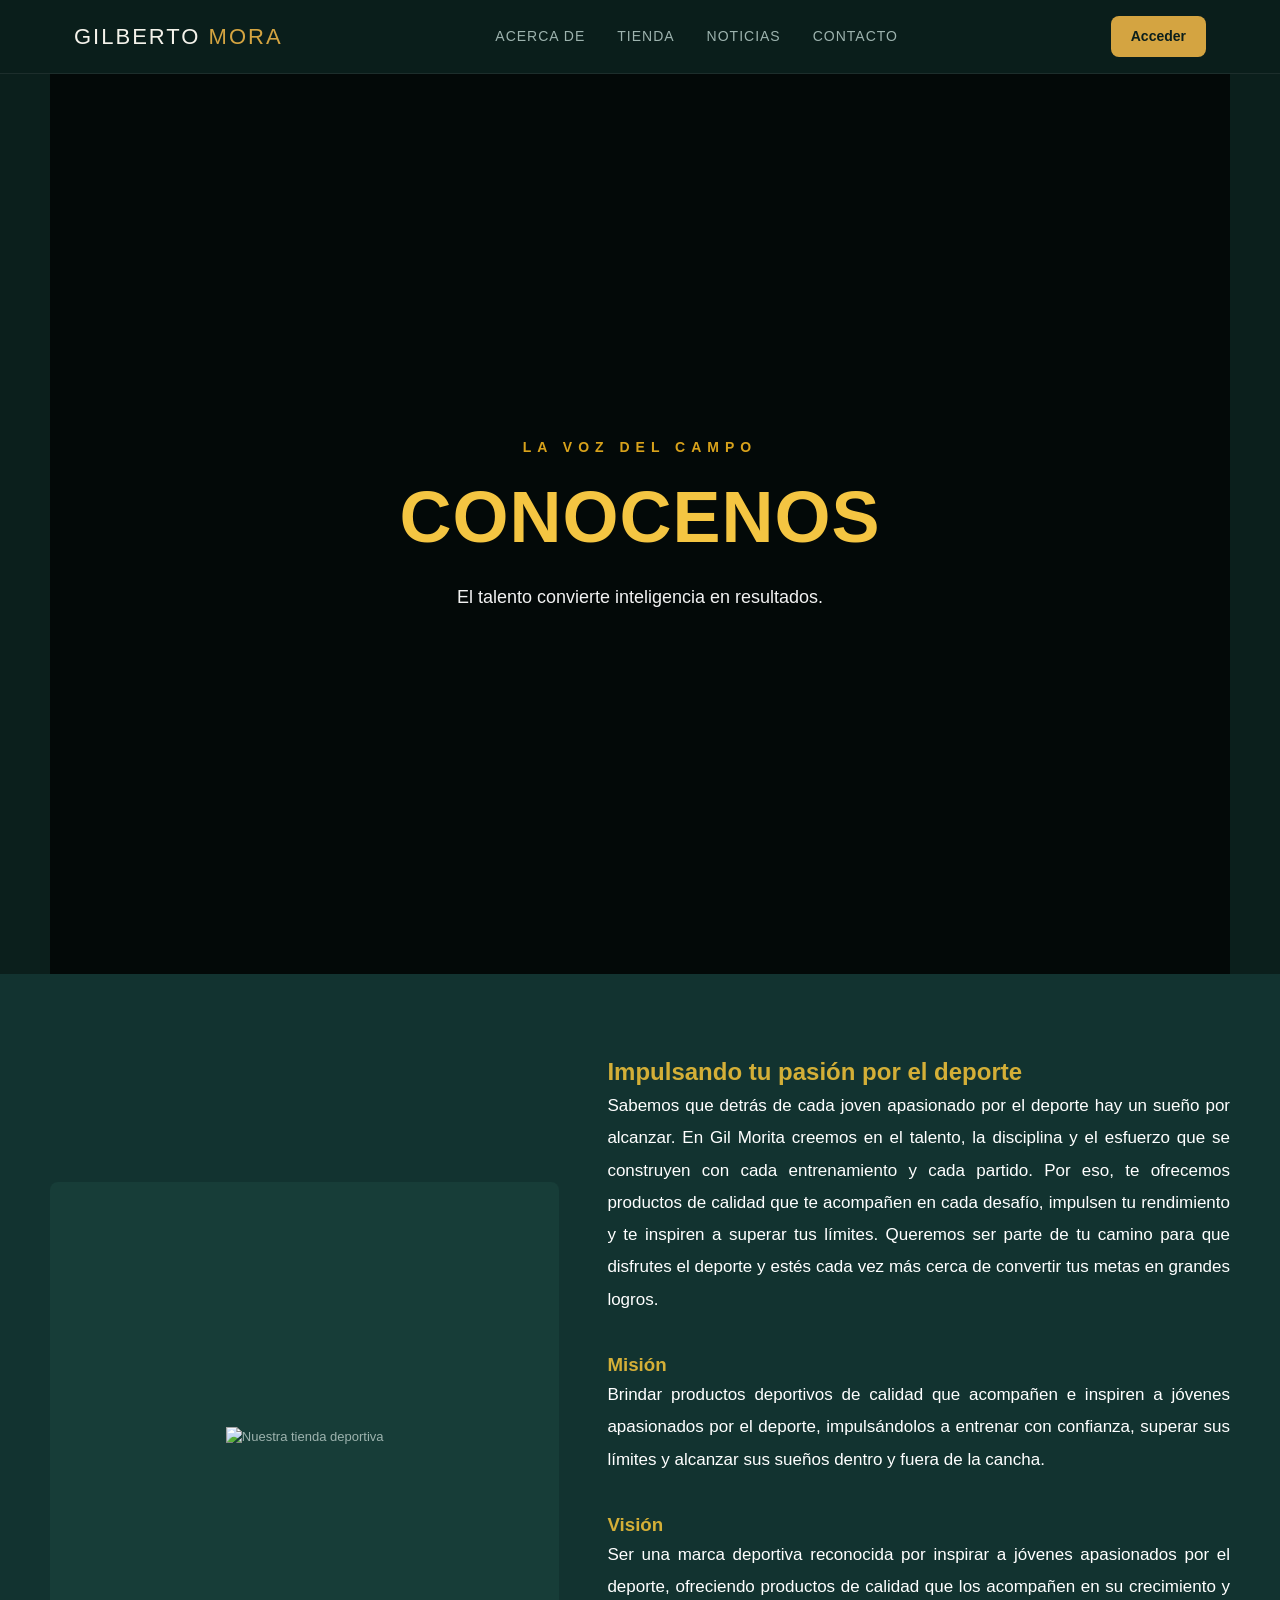
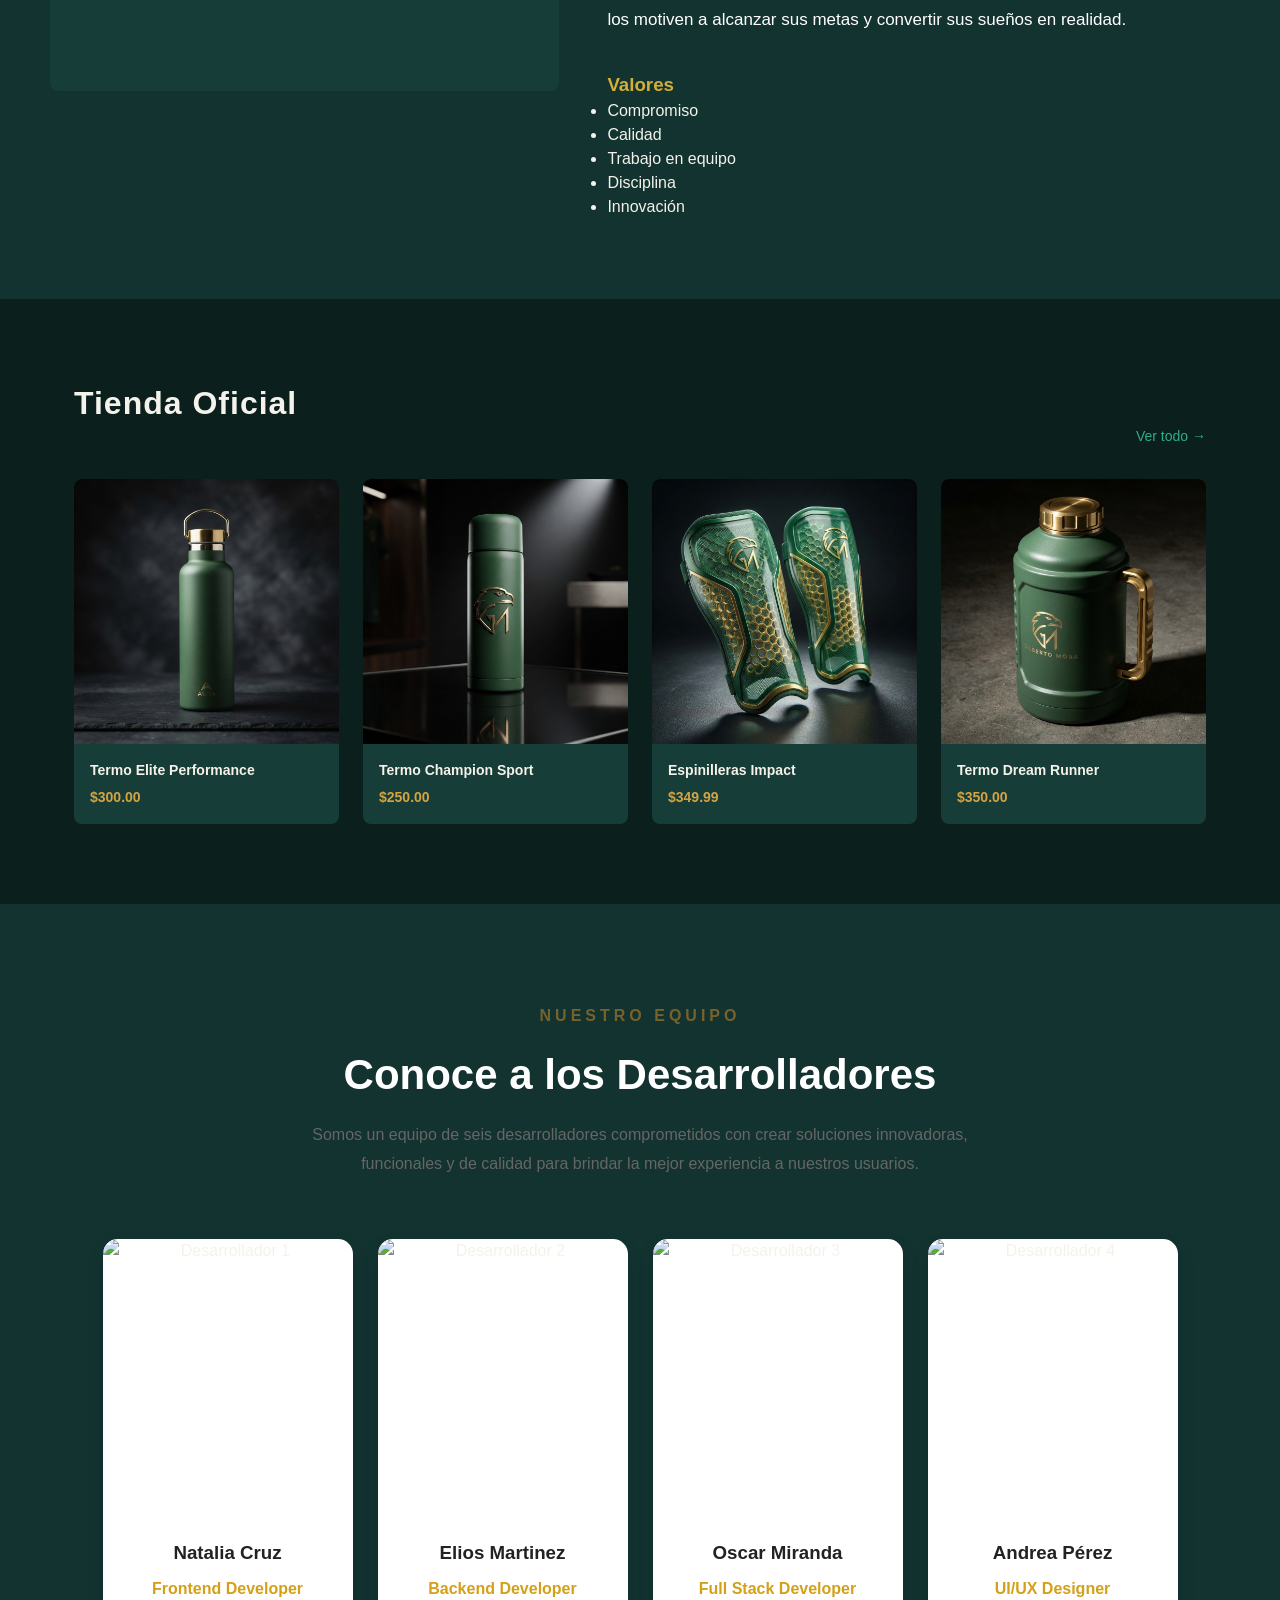
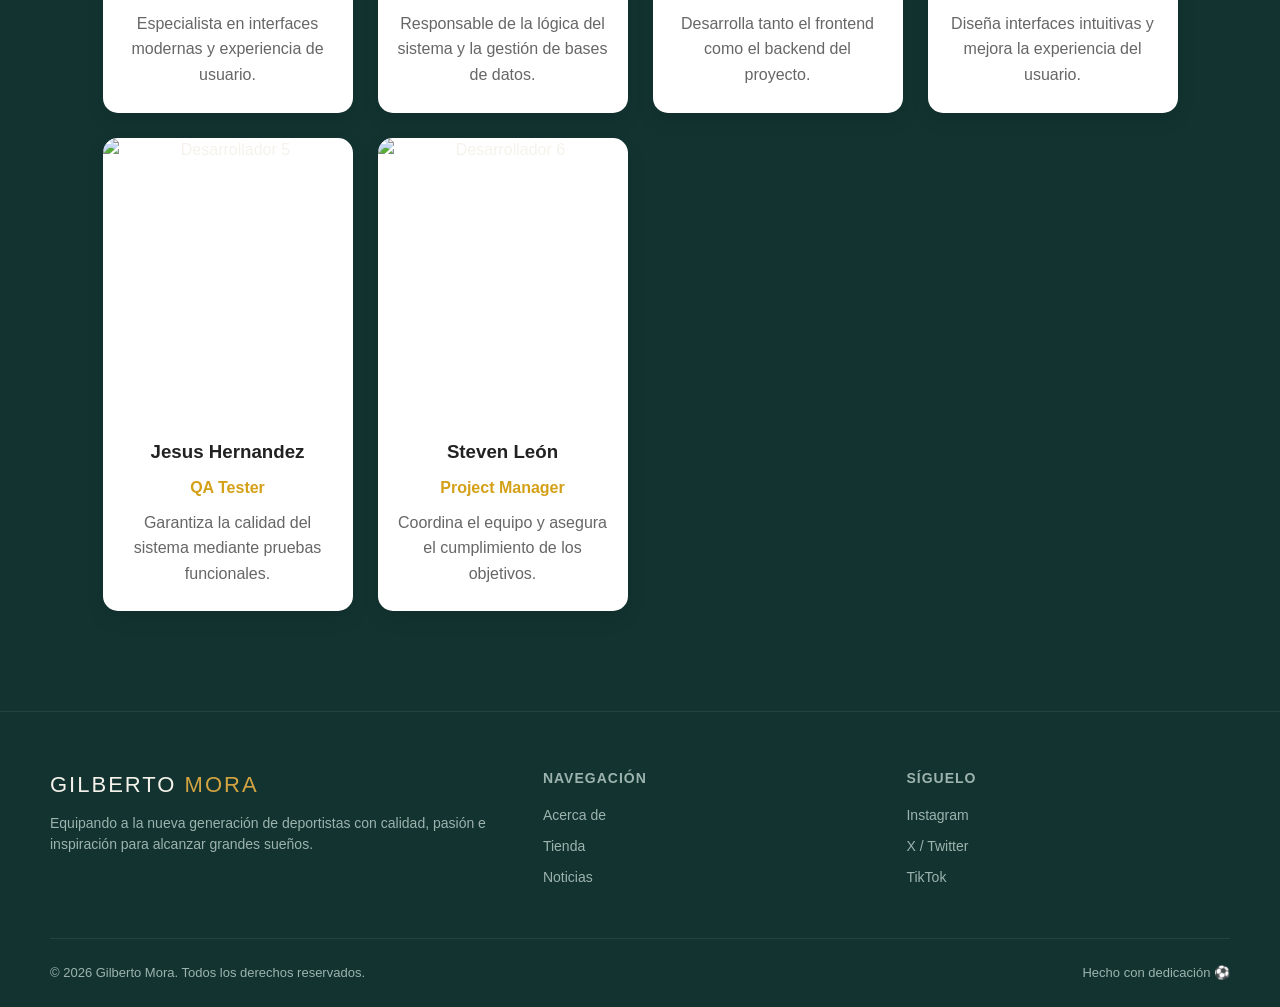
==== commit f59231e0: "cambios about" ====
--- a/About.html
+++ b/About.html
@@ -5,6 +5,7 @@
 <meta name="viewport" content="width=device-width, initial-scale=1.0">
 <title>Gilberto Mora | Sitio Oficial</title>
   <link href="style.css" rel="stylesheet" type="text/css" />
+  <link href="styles.css" rel="stylesheet" type="text/css" />
 
 
 </head>
@@ -13,16 +14,12 @@
   <!-- ============ NAV ============ -->
   <header>
     <nav>
-      <div class="logo">
-        GM <span>Legacy</span>
-        <img src="IMAGENES GM/logo_GM_HD.png" alt="Gilberto Mora Logo" class="nav-logo-img">
-      </div>
+      <div class="logo">GILBERTO <span>MORA</span></div>
       <ul class="nav-links">
-        <li><a href="about.html">Acerca de</a></li>
-        <li><a href="trayectoria.html">Trayectoria</a></li>
-        <li><a href="tienda.html">Tienda</a></li>
-        <li><a href="contacto.html">Contacto</a></li>
-        <li><a href="reseñas.html">Reseñas</a></li>
+        <li><a href="#about">Acerca de</a></li>
+        <li><a href="#store">Tienda</a></li>
+        <li><a href="#news">Noticias</a></li>
+        <li><a href="#contact">Contacto</a></li>
       </ul>
       <a href="#" class="nav-cta">Acceder</a>
     </nav>
@@ -52,7 +49,7 @@
     <div class="about-inner">
 
         <div class="about-image">
-            <img src="IMAGENES GM/GM1.jpeg" alt="Nuestra tienda deportiva">
+            <img src="IMAGNES GM/GM1.jpeg" alt="Nuestra tienda deportiva">
         </div>
 
         <div class="about-text">
@@ -117,7 +114,7 @@
     <div class="store-grid">
       <div class="product-card">
         <div class="product-image">
-        <img src="IMAGENES GM/premium_stainless_steel_sports_water_bottle_termos_matte_forest_green_finish.png" alt="Balón de fútbol">
+        <img src="IMAGNES GM/premium_stainless_steel_sports_water_bottle_termos_matte_forest_green_finish.png" alt="Balón de fútbol">
       </div>
         <div class="product-info">
           <h4>Termo Elite Performance</h4>
@@ -126,7 +123,7 @@
       </div>
       <div class="product-card">
         <div class="product-image">
-        <img src="IMAGENES GM/professional_product_photography_of_a_premium_sports_thermos_matte_forest_green.png" alt="Balón de fútbol">
+        <img src="IMAGNES GM/professional_product_photography_of_a_premium_sports_thermos_matte_forest_green.png" alt="Balón de fútbol">
     </div>
         <div class="product-info">
           <h4>Termo Champion Sport</h4>
@@ -135,7 +132,7 @@
       </div>
       <div class="product-card">
         <div class="product-image">
-        <img src="IMAGENES GM/professional_product_photography_of_football_shin_guards_made_of_ultra.png" alt="Balón de fútbol">
+        <img src="IMAGNES GM/professional_product_photography_of_football_shin_guards_made_of_ultra.png" alt="Balón de fútbol">
     </div>
         <div class="product-info">
           <h4>Espinilleras Impact</h4>
@@ -144,7 +141,7 @@
       </div>
       <div class="product-card">
         <div class="product-image">
-        <img src="IMAGENES GM/professional_team_sized_thermal_jug_matte_forest_green_large_gold_handle_and.png" alt="Balón de fútbol">
+        <img src="IMAGNES GM/professional_team_sized_thermal_jug_matte_forest_green_large_gold_handle_and.png" alt="Balón de fútbol">
     </div>
         <div class="product-info">
           <h4>Termo Dream Runner</h4>
@@ -169,42 +166,42 @@
     <div class="developers-container">
 
         <div class="developer-card">
-            <img src="IMAGENES GM/mujer 1.png" alt="Desarrollador 1">
+            <img src="IMAGNES GM/mujer 1.png" alt="Desarrollador 1">
             <h3>Natalia Cruz</h3>
             <h4>Frontend Developer</h4>
             <p>Especialista en interfaces modernas y experiencia de usuario.</p>
         </div>
 
         <div class="developer-card">
-            <img src="IMAGENES GM/hombre 1.png" alt="Desarrollador 2">
+            <img src="IMAGNES GM/hombre 1.png" alt="Desarrollador 2">
             <h3>Elios Martinez</h3>
             <h4>Backend Developer</h4>
             <p>Responsable de la lógica del sistema y la gestión de bases de datos.</p>
         </div>
 
         <div class="developer-card">
-            <img src="IMAGENES GM/hombre 2.png" alt="Desarrollador 3">
+            <img src="IMAGNES GM/hombre 2.png" alt="Desarrollador 3">
             <h3>Oscar Miranda</h3>
             <h4>Full Stack Developer</h4>
             <p>Desarrolla tanto el frontend como el backend del proyecto.</p>
         </div>
 
         <div class="developer-card">
-            <img src="IMAGENES GM/mujer 2.png" alt="Desarrollador 4">
+            <img src="IMAGNES GM/mujer 2.png" alt="Desarrollador 4">
             <h3>Andrea Pérez</h3>
             <h4>UI/UX Designer</h4>
             <p>Diseña interfaces intuitivas y mejora la experiencia del usuario.</p>
         </div>
 
         <div class="developer-card">
-            <img src="IMAGENES GM/hombre 3.png" alt="Desarrollador 5">
+            <img src="IMAGNES GM/hombre 3.png" alt="Desarrollador 5">
             <h3>Jesus Hernandez</h3>
             <h4>QA Tester</h4>
             <p>Garantiza la calidad del sistema mediante pruebas funcionales.</p>
         </div>
 
         <div class="developer-card">
-            <img src="IMAGENES GM/hombre 4.png" alt="Desarrollador 6">
+            <img src="IMAGNES GM/hombre 4.png" alt="Desarrollador 6">
             <h3>Steven León</h3>
             <h4>Project Manager</h4>
             <p>Coordina el equipo y asegura el cumplimiento de los objetivos.</p>
@@ -224,11 +221,9 @@
       <div class="footer-col">
         <h5>Navegación</h5>
         <ul>
-          <li><a href="about.html">Acerca de</a></li>
-          <li><a href="trayectoria.html">Trayectoria</a></li>
-          <li><a href="tienda.html">Tienda</a></li>
-          <li><a href="contacto.html">Contacto</a></li>
-          <li><a href="reseñas.html">Reseñas</a></li>
+          <li><a href="#about">Acerca de</a></li>
+          <li><a href="#store">Tienda</a></li>
+          <li><a href="#news">Noticias</a></li>
         </ul>
       </div>
       <div class="footer-col">
--- a/style.css
+++ b/style.css
@@ -1,183 +1,118 @@
-:root {
-  --bg-primary: #0b1f1c;
-  /* verde casi negro, fondo base */
-  --bg-secondary: #123330;
-  /* verde profundo, secciones alternas */
-  --bg-card: #173d38;
-  /* tarjetas / bloques */
-  --accent-gold: #d4a441;
-  /* dorado, CTA principal */
-  --accent-teal: #2fae8f;
-  /* verde acento, detalles/links */
-  --text-primary: #f4f2ea;
-  --text-muted: #9db3ae;
-  --border-soft: rgba(244, 242, 234, 0.08);
-
-  --font-display: "Bebas Neue", "Oswald", sans-serif;
-  /* títulos grandes, look deportivo */
-  --font-body: "Inter", "Segoe UI", sans-serif;
-
-  --radius: 8px;
-  --max-width: 1180px;
-}
-
-* {
-  box-sizing: border-box;
-  margin: 0;
-  padding: 0;
-}
-
-body {
-  background: var(--bg-primary);
-  color: var(--text-primary);
-  font-family: var(--font-body);
-  line-height: 1.5;
-}
-
-img {
-  max-width: 100%;
-  display: block;
-}
-
-a {
-  color: inherit;
-  text-decoration: none;
-}
-
-.container {
-  max-width: var(--max-width);
-  margin: 0 auto;
-  padding: 0 24px;
-}
-
-/* ============ NAV ============ */
-header {
-  position: sticky; top: 0; z-index: 50;
-  background: rgba(11, 31, 28, 0.9);
-  backdrop-filter: blur(8px);
-  border-bottom: 1px solid var(--border-soft);
-}
-
-nav {
-  display: flex;
-  align-items: center;
-  justify-content: space-between;
-  padding: 16px 24px;
-  max-width: var(--max-width);
-  margin: 0 auto;
-}
-
-.logo{
+  /* ============ TOKENS ============ */
+  :root{
+    --bg-primary:#0b1f1c;      /* verde casi negro, fondo base */
+    --bg-secondary:#123330;    /* verde profundo, secciones alternas */
+    --bg-card:#173d38;         /* tarjetas / bloques */
+    --accent-gold:#d4a441;     /* dorado, CTA principal */
+    --accent-teal:#2fae8f;     /* verde acento, detalles/links */
+    --text-primary:#f4f2ea;
+    --text-muted:#9db3ae;
+    --border-soft:rgba(244,242,234,0.08);
+
+    --font-display:"Bebas Neue", "Oswald", sans-serif; /* títulos grandes, look deportivo */
+    --font-body:"Inter", "Segoe UI", sans-serif;
+
+    --radius:8px;
+    --max-width:1180px;
+  }
+
+  *{ box-sizing:border-box; margin:0; padding:0; }
+
+  body{
+    background:var(--bg-primary);
+    color:var(--text-primary);
+    font-family:var(--font-body);
+    line-height:1.5;
+  }
+
+  img{ max-width:100%; display:block; }
+
+  a{ color:inherit; text-decoration:none; }
+
+  .container{
+    max-width:var(--max-width);
+    margin:0 auto;
+    padding:0 24px;
+  }
+
+  /* ============ NAV ============ */
+  header{
+    position:sticky; top:0; z-index:50;
+    background:rgba(11,31,28,0.9);
+    backdrop-filter:blur(8px);
+    border-bottom:1px solid var(--border-soft);
+  }
+
+  nav{
+    display:flex;
+    align-items:center;
+    justify-content:space-between;
+    padding:16px 24px;
+    max-width:var(--max-width);
+    margin:0 auto;
+  }
+
+  .logo{
     font-family:var(--font-display);
-    font-size:48px;
+    font-size:22px;
     letter-spacing:2px;
-    display: flex;         /* Alinea el logo y el texto en línea */
-    align-items: center;   /* Los centra verticalmente */
-    gap: 10px;             /* Espacio de separación entre el águila y el texto "GM Legacy" */
   }
   .logo span{ color:var(--accent-gold); }
 
-  /* Estilo específico para la imagen pequeña del menú */
-  .nav-logo-img {
-    height: 105px;          /* Tamaño discreto y elegante para la barra superior */
-    width: auto;
-  }
-
-.nav-links {
-  display: flex;
-  gap: 32px;
-  list-style: none;
-  font-size: 14px;
-  text-transform: uppercase;
-  letter-spacing: 1px;
-  color: var(--text-muted);
-}
-
-.nav-links a:hover {
-  color: var(--accent-gold);
-}
-
-.nav-cta {
-  background: var(--accent-gold);
-  color: #0b1f1c;
-  padding: 10px 20px;
-  border-radius: var(--radius);
-  font-weight: 600;
-  font-size: 14px;
-}
-
-/* ============ HERO ============ */
-.hero {
-  display: grid;
-  grid-template-columns: 1fr 1fr;
-  align-items: start;
-  gap: 40px;
-  padding: 80px 24px;
-  max-width: var(--max-width);
-  margin: 0 auto;
-}
-
-.hero-eyebrow {
-  color:#C8A646 ;
-  text-transform: uppercase;
-  letter-spacing: 3px;
-  font-size: 13px;
-  margin-bottom: 16px;
-}
-
-.hero h1 {
-  font-family: var(--font-display);
-  font-size: 64px;
-  line-height: 0.95;
-  letter-spacing: 1px;
-}
-
-.hero h1 span {
-  color: var(--accent-gold);
-}
-
-.hero p {
-  color: var(--text-muted);
-  margin: 20px 0 32px;
-  max-width: 420px;
-}
-
-.hero-buttons {
-  display: flex;
-  gap: 16px;
-}
-
-.hero-buttons{ display:flex; gap:16px; }
-  .hero-video-container {
-    margin-top: 30px;
-    width: 100%;
-    max-width: 420px;
-    aspect-ratio: 16 / 9;
-    border-radius: var(--radius);
-    overflow: hidden;
-    box-shadow: 0 8px 24px rgba(0, 0, 0, 0.4);
-    border: 1px solid var(--border-soft);
-  }
-
-  .hero-video-container iframe {
-    width: 100%;
-    height: 100%;
-    display: block;
-  }
-  /* ============ ESTILOS DEL LOGOTIPO (GM LEGACY) ============ */
-  .hero-logo-container {
-    margin: 10px 0 15px 0; /* Espaciado equilibrado */
-    display: flex;
-    justify-content: flex-start; /* Alineación a la izquierda */
-    
-  }
-
-  .hero-brand-logo {
-    height: 120px; /* Tamaño ideal y controlado para que no se vea gigante */
-    width: auto;   /* Evita que la imagen se deforme */
-    object-fit: contain;
-    filter: drop-shadow(0px 4px 12px rgba(0,0,0,0.3)); /* Realce metálico */
-  }
+  .nav-links{
+    display:flex;
+    gap:32px;
+    list-style:none;
+    font-size:14px;
+    text-transform:uppercase;
+    letter-spacing:1px;
+    color:var(--text-muted);
+  }
+  .nav-links a:hover{ color:var(--accent-gold); }
+
+  .nav-cta{
+    background:var(--accent-gold);
+    color:#0b1f1c;
+    padding:10px 20px;
+    border-radius:var(--radius);
+    font-weight:600;
+    font-size:14px;
+  }
+
+  /* ============ HERO ============ */
+  .hero{
+    display:grid;
+    grid-template-columns:1fr 1fr;
+    align-items:center;
+    gap:40px;
+    padding:80px 24px;
+    max-width:var(--max-width);
+    margin:0 auto;
+  }
+
+  .hero-eyebrow{
+    color:var(--accent-teal);
+    text-transform:uppercase;
+    letter-spacing:3px;
+    font-size:13px;
+    margin-bottom:16px;
+  }
+
+  .hero h1{
+    font-family:var(--font-display);
+    font-size:64px;
+    line-height:0.95;
+    letter-spacing:1px;
+  }
+  .hero h1 span{ color:var(--accent-gold); }
+
+  .hero p{
+    color:var(--text-muted);
+    margin:20px 0 32px;
+    max-width:420px;
+  }
+
+  .hero-buttons{ display:flex; gap:16px; }
 
   .btn-primary{
     background:var(--accent-gold);
@@ -205,658 +140,319 @@
     color:var(--text-muted);
     font-size:13px;
     text-align:center;
-
-    /* ============ ANIMACIÓN DEL CARRUSEL ============ */
-  #hero-slider {
-    transition: opacity 0.5s ease-in-out; /* Controla la velocidad del desvanecimiento */
-    opacity: 1;
-  }
-
-  #hero-slider.fade-out {
-    opacity: 0;
-  }
-  }
-
-/* ============ SECCIÓN: ACERCA DE ============ */
-.about {
-  background: var(--bg-secondary);
-  padding: 80px 24px;
-}
-
-.about-inner {
-  max-width: var(--max-width);
-  margin: 0 auto;
-  display: grid;
-  grid-template-columns: 0.9fr 1.1fr;
-  gap: 48px;
-  align-items: center;
-}
-
-.about-image {
-  background: var(--bg-card);
-  border-radius: var(--radius);
-  aspect-ratio: 1/1;
-  display: flex;
-  align-items: center;
-  justify-content: center;
-  color: var(--text-muted);
-  font-size: 13px;
-}
-
-.section-title {
-  font-family: var(--font-display);
-  font-size: 32px;
-  letter-spacing: 1px;
-  margin-bottom: 20px;
-}
-
-.about-text p {
-  color: var(--text-muted);
-  margin-bottom: 24px;
-}
-
-.stats {
-  display: grid;
-  grid-template-columns: repeat(3, 1fr);
-  gap: 16px;
-}
-
-.stat {
-  background: var(--bg-card);
-  border-radius: var(--radius);
-  padding: 16px;
-  text-align: center;
-}
-
-.stat strong {
-  display: block;
-  font-family: var(--font-display);
-  font-size: 24px;
-  color: var(--accent-gold);
-}
-
-.stat span {
-  font-size: 12px;
-  color: var(--text-muted);
-}
-
-/* ============ TIENDA OFICIAL ============ */
-.store {
-  padding: 80px 24px;
-  max-width: var(--max-width);
-  margin: 0 auto;
-}
-
-.store-header {
-  display: flex;
-  justify-content: space-between;
-  align-items: flex-end;
-  margin-bottom: 32px;
-}
-
-.store-header a {
-  color: var(--accent-teal);
-  font-size: 14px;
-}
-
-.store-grid {
-  display: grid;
-  grid-template-columns: repeat(4, 1fr);
-  gap: 24px;
-}
-
-.product-card {
-  background: var(--bg-card);
-  border-radius: var(--radius);
-  overflow: hidden;
-}
-
-.product-image {
-  aspect-ratio: 1/1;
-  background: var(--bg-secondary);
-  display: flex;
-  align-items: center;
-  justify-content: center;
-  color: var(--text-muted);
-  font-size: 12px;
-}
-
-.product-info {
-  padding: 16px;
-}
-
-.product-info h4 {
-  font-size: 14px;
-  margin-bottom: 6px;
-}
-
-.product-info .price {
-  color: var(--accent-gold);
-  font-weight: 600;
-  font-size: 14px;
-}
-
-/* ============ FOOTER ============ */
-footer {
-  background: var(--bg-secondary);
-  border-top: 1px solid var(--border-soft);
-  padding: 56px 24px 24px;
-}
-
-.footer-inner {
-  max-width: var(--max-width);
-  margin: 0 auto;
-  display: grid;
-  grid-template-columns: 1.4fr 1fr 1fr;
-  gap: 40px;
-  margin-bottom: 40px;
-}
-
-.footer-col h5 {
-  font-size: 14px;
-  text-transform: uppercase;
-  letter-spacing: 1px;
-  margin-bottom: 16px;
-  color: var(--text-muted);
-}
-
-.footer-col ul {
-  list-style: none;
-}
-
-.footer-col li {
-  margin-bottom: 10px;
-  font-size: 14px;
-  color: var(--text-muted);
-}
-
-.footer-col li a:hover {
-  color: var(--accent-gold);
-}
-
-.footer-bottom {
-  max-width: var(--max-width);
-  margin: 0 auto;
-  padding-top: 24px;
-  border-top: 1px solid var(--border-soft);
-  font-size: 13px;
-  color: var(--text-muted);
-  display: flex;
-  justify-content: space-between;
-}
-
-/* ============ RESPONSIVE ============ */
-@media (max-width: 900px) {
-  .hero,
-  .about-inner {
-    grid-template-columns: 1fr;
-  }
-
-  .store-grid {
-    grid-template-columns: repeat(2, 1fr);
-  }
-
-  .footer-inner {
-    grid-template-columns: 1fr;
-  }
-
-  .nav-links {
-    display: none;
-  }
-
-  /* pendiente: menú móvil */
-  .hero h1 {
-    font-size: 44px;
-  }
-}
-
-/* ================= CAROUSEL ================= */
-
-#carouselDestacados {
-  background: #123330;
-  border-radius: 20px;
-  padding: 70px;
-  overflow: hidden;
-}
-
-.producto-carousel {
-  max-height: 420px;
-  object-fit: contain;
-  transition: 0.4s;
-}
-
-.producto-carousel:hover {
-  transform: scale(1.05);
-}
-
-.carousel h1 {
-  color: white;
-}
-
-.carousel h3 {
-  color: #d4a441;
-}
-
-.carousel p {
-  color: #d8d8d8;
-}
-
-.carousel-control-next-icon,
-.carousel-control-prev-icon {
-  background-color: #d4a441;
-  border-radius: 50%;
-  padding: 18px;
-
-  width: 3rem;
-    height: 3rem;
-}
-
-.carousel-inner{
-    padding: 0 90px;
-}
-
-
-/* Contenedor con desplazamiento */
-.productos-scroll{
-    display:flex;
-    gap:25px;
-    overflow-x:auto;
-    padding-bottom:20px;
-    scroll-behavior:smooth;
-}
-
-/* Barra de desplazamiento */
-.productos-scroll::-webkit-scrollbar{
-    height:8px;
-}
-
-.productos-scroll::-webkit-scrollbar-track{
-    background:#ddd;
-    border-radius:20px;
-}
-
-.productos-scroll::-webkit-scrollbar-thumb{
-    background:#d4a441;
-    border-radius:20px;
-}
-
-/* Tarjetas */
-.producto{
-    width:300px;
-    flex-shrink:0;
-
-    background:#000;
+  }
+
+  /* ============ SECCIÓN: ACERCA DE ============ */
+  .about{
+    background:var(--bg-secondary);
+    padding:80px 24px;
+  }
+
+  .about-inner{
+    max-width:var(--max-width);
+    margin:0 auto;
+    display:grid;
+    grid-template-columns:0.9fr 1.1fr;
+    gap:48px;
+    align-items:center;
+  }
+
+  .about-image{
+    background:var(--bg-card);
+    border-radius:var(--radius);
+    aspect-ratio:1/1;
+    display:flex;
+    align-items:center;
+    justify-content:center;
+    color:var(--text-muted);
+    font-size:13px;
+  }
+
+  .section-title{
+    font-family:var(--font-display);
+    font-size:32px;
+    letter-spacing:1px;
+    margin-bottom:20px;
+  }
+
+
+  .about-text p{ color:var(--text-muted); margin-bottom:24px; }
+
+  .stats{
+    display:grid;
+    grid-template-columns:repeat(3,1fr);
+    gap:16px;
+  }
+
+  .stat{
+    background:var(--bg-card);
+    border-radius:var(--radius);
+    padding:16px;
+    text-align:center;
+  }
+  .stat strong{
+    display:block;
+    font-family:var(--font-display);
+    font-size:24px;
+    color:var(--accent-gold);
+  }
+  .stat span{ font-size:12px; color:var(--text-muted); }
+
+  /* ============ TIENDA OFICIAL ============ */
+  .store{
+    padding:80px 24px;
+    max-width:var(--max-width);
+    margin:0 auto;
+  }
+
+  .store-header{
+    display:flex;
+    justify-content:space-between;
+    align-items:flex-end;
+    margin-bottom:32px;
+  }
+
+  .store-header a{ color:var(--accent-teal); font-size:14px; }
+
+  .store-grid{
+    display:grid;
+    grid-template-columns:repeat(4,1fr);
+    gap:24px;
+  }
+
+  .product-card{
+    background:var(--bg-card);
+    border-radius:var(--radius);
+    overflow:hidden;
+  }
+
+  .product-image{
+    aspect-ratio:1/1;
+    background:var(--bg-secondary);
+    display:flex;
+    align-items:center;
+    justify-content:center;
+    color:var(--text-muted);
+    font-size:12px;
+  }
+
+  .product-info{ padding:16px; }
+  .product-info h4{ font-size:14px; margin-bottom:6px; }
+  .product-info .price{ color:var(--accent-gold); font-weight:600; font-size:14px; }
+
+  /* ============ FOOTER ============ */
+  footer{
+    background:var(--bg-secondary);
+    border-top:1px solid var(--border-soft);
+    padding:56px 24px 24px;
+  }
+
+  .footer-inner{
+    max-width:var(--max-width);
+    margin:0 auto;
+    display:grid;
+    grid-template-columns:1.4fr 1fr 1fr;
+    gap:40px;
+    margin-bottom:40px;
+  }
+
+  .footer-col h5{
+    font-size:14px;
+    text-transform:uppercase;
+    letter-spacing:1px;
+    margin-bottom:16px;
+    color:var(--text-muted);
+  }
+
+  .footer-col ul{ list-style:none; }
+  .footer-col li{ margin-bottom:10px; font-size:14px; color:var(--text-muted); }
+  .footer-col li a:hover{ color:var(--accent-gold); }
+
+  .footer-bottom{
+    max-width:var(--max-width);
+    margin:0 auto;
+    padding-top:24px;
+    border-top:1px solid var(--border-soft);
+    font-size:13px;
+    color:var(--text-muted);
+    display:flex;
+    justify-content:space-between;
+  }
+
+  /* ============ RESPONSIVE ============ */
+  @media (max-width:900px){
+    .hero, .about-inner{ grid-template-columns:1fr; }
+    .store-grid{ grid-template-columns:repeat(2,1fr); }
+    .footer-inner{ grid-template-columns:1fr; }
+    .nav-links{ display:none; } /* pendiente: menú móvil */
+    .hero h1{ font-size:44px; }
+  }
+
+  /*==================================================*/
+
+.hero{
+    position: relative;
+    width: 100%;
+    height: 100vh;
+    background-image: url("imagnes gm/imggm.png"); /* Cambia por tu imagen */
+    background-size: cover;
+    background-position: center 20%;
+    background-repeat: no-repeat;
+
+    display: flex;
+    justify-content: center;
+    align-items: center;
+    text-align: center;
+}
+
+.overlay{
+    position: absolute;
+    top: 0;
+    left: 0;
+    width: 100%;
+    height: 100%;
+    background: rgba(0,0,0,.70);
+}
+
+.hero-content{
+    position: relative;
+    z-index: 2;
+    max-width: 750px;
+    padding: 20px;
+}
+
+.subtitulo{
+    display: inline-block;
+    color: #d8a21b;
+    font-size: 14px;
+    font-weight: bold;
+    letter-spacing: 6px;
+    text-transform: uppercase;
+    margin-bottom: 20px;
+}
+
+.hero-content h1{
+    font-size: 72px;
+    font-weight: 800;
+    color: #f4c542;
+    margin-bottom: 25px;
+    text-transform: uppercase;
+    line-height: 1.1;
+}
+
+.hero-content p{
+    color: #f2f2f2;
+    font-size: 18px;
+    line-height: 1.7;
+    max-width: 650px;
+    margin: auto;
+}
+
+.card-about h3 {
+    color:#D4AF37;
+}
+
+.card-about h3 {
+    color:#D4AF37;
+
+}
+
+.about-text p{
+    font-size: 17px;
+    line-height: 1.9;
+    color: white;
+    text-align: justify;
+    max-width: 700px;
+    margin-bottom: 35px;
+}
+.about-text h2{
+    
+    color: #D4AF37;
+    
+}
+
+
+/* Seccion de developes*/
+.developers{
+
+    
+    padding:100px 8%;
+    background: #123330;
+}
+
+.developers-title{
+    text-align:center;
+    margin-bottom:60px;
+}
+
+.developers-title span{
+    color:#77622c;
+    font-weight:bold;
+    letter-spacing:4px;
+}
+
+.developers-title h2{
+    font-size:42px;
+    margin:15px 0;
+    color:white;
+}
+
+.developers-title p{
+    max-width:700px;
+    margin:auto;
+    color:#666;
+    line-height:1.8;
+}
+
+.developers-container{
+    display: grid;
+    grid-template-columns: repeat(auto-fit, minmax(200px, 250px));
+    justify-content: center;
+    gap: 25px;
+}
+
+.developer-card{
+    background: white;
     border-radius:15px;
     overflow:hidden;
-
+    text-align:center;
+    box-shadow:0 8px 20px rgba(0,0,0,.08);
     transition:.3s;
 }
 
-.producto:hover{
-    transform:translateY(-8px);
-}
-
-.producto img{
+.developer-card:hover{
+    transform:translateY(-10px);
+}
+
+.developer-card img{
     width:100%;
-    height:300px;
-    object-fit:contain;
-    background:#f3f3f3;
-    padding:10px;
-}
-
-.producto h5{
-    margin:15px;
-    font-weight:700;
-}
-
-.producto p{
-    margin:0 15px;
-    color:#d4a441;
-    font-size:22px;
-    font-weight:bold;
-}
-
-.producto .btn{
-    margin:15px;
-    width:calc(100% - 30px);
-}
-
-#hero{
-    min-height:90vh;
-    display:flex;
-    align-items:center;
-}
-
-.hero-logo{
-    max-width:500px;
-    width:100%;
-}
-
-/* ============ FORMULARIO DE CONTACTO ============ */
-  .contact-section{
-    min-height:calc(100vh - 160px);
-    display:flex;
-    align-items:center;
-    justify-content:center;
-    padding:80px 24px;
-  }
-
-  .contact-wrapper{
-    width:100%;
-    max-width:480px;
-    background:var(--bg-card);
-    border:1px solid var(--border-soft);
-    border-radius:var(--radius);
-    padding:32px;
-    box-shadow:0 18px 40px rgba(0,0,0,0.18);
-  }
-
-  .contact-wrapper h1{
-    font-family:var(--font-display);
-    font-size:36px;
-    letter-spacing:1px;
-    text-align:center;
-    margin-bottom:24px;
-  }
-
-  .contact-wrapper .mb-3{ margin-bottom:18px; }
-
-  .contact-wrapper label{
-    display:block;
-    margin-bottom:8px;
-    font-size:14px;
-    color:var(--text-primary);
-  }
-
-  .contact-wrapper input,
-  .contact-wrapper textarea{
-    width:100%;
-    background:var(--bg-secondary);
-    color:var(--text-primary);
-    border:1px solid var(--border-soft);
-    border-radius:var(--radius);
-    padding:12px 14px;
-    font:inherit;
-    outline:none;
-  }
-
-  .contact-wrapper input:focus,
-  .contact-wrapper textarea:focus{
-    border-color:var(--accent-teal);
-  }
-
-  .contact-wrapper input::placeholder,
-  .contact-wrapper textarea::placeholder{ color:var(--text-muted); }
-
-  .form-check{
-    display:flex;
-    align-items:center;
-    gap:10px;
-  }
-
-  .form-check input{ width:auto; }
-
-  .contact-wrapper button{
-    width:100%;
-    border:none;
-    background:var(--accent-gold);
-    color:#0b1f1c;
-    padding:13px 20px;
-    border-radius:var(--radius);
-    font-weight:700;
-    cursor:pointer;
-  }
-
-  .contact-wrapper button:hover{ filter:brightness(1.05); }
-
-  .alert{
-    margin-bottom:18px;
-    padding:12px 14px;
-    border-radius:var(--radius);
-    background:rgba(180,52,52,0.18);
-    border:1px solid rgba(255,120,120,0.25);
-    color:#ffd6d6;
-  }
-
-  .d-none{ display:none; }
-
-  /* ============ HERO RESEÑAS ============ */
-section.container.text-center {
-    padding: 64px 24px 48px;
-    max-width: var(--max-width);
-}
-
-section.container.text-center div {
-    color: var(--accent-teal);
-    text-transform: uppercase;
-    letter-spacing: 3px;
-    font-size: 13px;
-    margin-bottom: 14px;
-}
-
-section.container.text-center h1 {
-    font-family: var(--font-display);
-    font-size: 56px;
-    letter-spacing: 1px;
-    color: var(--text-primary);
-}
-
-section.container.text-center h1 span {
-    color: var(--accent-gold);
-}
-
-section.container.text-center p {
-    color: var(--text-muted);
-    max-width: 520px;
-    margin: 18px auto 0;
-}
-
-/* ============ TÍTULO + FILTROS ============ */
-.titulo {
-    max-width: var(--max-width);
-    margin: 0 auto;
-    padding: 32px 24px 0;
-    align-items: center;
-    flex-wrap: wrap;
-}
-
-.titulo h2 {
-    font-family: var(--font-display);
-    font-size: 30px;
-    letter-spacing: 1px;
-    color: var(--text-primary);
-}
-
-.botones_formulario {
-    display: flex;
-    gap: 8px;
-    flex-wrap: wrap;
-}
-
-.botones_formulario .btn {
-    background: var(--bg-card);
-    border: 1px solid var(--border-soft);
-    color: var(--text-muted);
-    border-radius: 99px;
-    font-size: 13px;
-    padding: 8px 16px;
-}
-
-.botones_formulario .btn:hover {
-    color: var(--text-primary);
-    border-color: var(--accent-gold);
-    background: var(--bg-card);
-}
-
-.botones_formulario .btn.active {
-    background: var(--accent-gold);
-    border-color: var(--accent-gold);
-    color: #0b1f1c;
-    font-weight: 600;
-}
-
-/* ============ TARJETAS DE RESEÑA ============ */
-.resenas {
-    max-width: var(--max-width);
-    margin: 0 auto;
-    padding: 32px 24px 60px;
-    flex-wrap: wrap;
-}
-
-.resenas .card {
-    background: var(--bg-card);
-    border: 1px solid var(--border-soft);
-    border-radius: var(--radius);
-    color: var(--text-primary);
-}
-
-.resenas .card-header {
-    background: var(--bg-secondary);
-    border-bottom: 1px solid var(--border-soft);
-    font-weight: 600;
-    font-size: 14px;
-}
-
-.resenas .card-body,
-.resenas .card-text {
-    color: var(--text-muted);
-}
-
-.resenas .card-title {
-    color: var(--accent-gold);
-    letter-spacing: 2px;
-    font-size: 18px;
-}
-
-/* ============ CTA FINAL ============ */
-.comentario {
-    background: var(--bg-secondary);
-    border: 1px dashed var(--border-soft);
-    border-radius: var(--radius);
-    max-width: var(--max-width);
-    margin: 0 auto 60px;
-    padding: 32px 24px;
-}
-
-.comentario h3 {
-    font-family: var(--font-display);
-    font-size: 24px;
-    letter-spacing: 1px;
-    color: var(--text-primary);
-    margin-bottom: 8px;
-}
-
-.comentario p {
-    color: var(--text-muted);
-    margin-bottom: 18px;
-    font-size: 14px;
-}
-
-.comentario button {
-    background: var(--accent-gold);
-    color: #0b1f1c;
-    border: none;
-    padding: 12px 26px;
-    border-radius: var(--radius);
-    font-weight: 600;
-    font-size: 14px;
-}
-
-.comentario button:hover {
-    filter: brightness(1.08);
-}
-
-/* ============ MODAL ============ */
-.modal-content {
-    background: var(--bg-card);
-    color: var(--text-primary);
-    border: 1px solid var(--border-soft);
-    border-radius: var(--radius);
-}
-
-.modal-header,
-.modal-footer {
-    border-color: var(--border-soft);
-}
-
-.modal-title {
-    font-family: var(--font-display);
-    letter-spacing: 1px;
-    font-size: 22px;
-    color: var(--text-primary);
-}
-
-.btn-close {
-    filter: invert(1) grayscale(1);
-    opacity: .7;
-}
-
-.form-label {
-    font-size: 13px;
-    color: var(--text-muted);
-    text-transform: uppercase;
-    letter-spacing: .5px;
-}
-
-.form-control {
-    background: var(--bg-secondary);
-    border: 1px solid var(--border-soft);
-    color: var(--text-primary);
-}
-
-.form-control::placeholder {
-    color: var(--text-muted);
-}
-
-.form-control:focus {
-    background: var(--bg-secondary);
-    border-color: var(--accent-gold);
-    color: var(--text-primary);
-    box-shadow: 0 0 0 3px rgba(212, 164, 65, 0.14);
-}
-
-/* ============ SELECTOR DE ESTRELLAS ============ */
-.star-picker {
-    display: flex;
-    gap: 6px;
-    font-size: 30px;
-    margin: 6px 0 20px;
-    cursor: pointer;
-}
-
-.star-picker .star {
-    color: var(--border-soft);
-    transition: color .15s ease, transform .15s ease;
-}
-
-.star-picker .star:hover {
-    transform: scale(1.12);
-}
-
-.star-picker .star.filled {
-    color: var(--accent-gold);
-}
-
-/* ============ BOTONES DEL MODAL ============ */
-.modal-footer .btn-secondary {
-    background: transparent;
-    border: 1px solid var(--border-soft);
-    color: var(--text-muted);
-}
-
-.modal-footer .btn-secondary:hover {
-    color: var(--text-primary);
-    border-color: var(--accent-gold);
-}
-
-.modal-footer .btn-primary {
-    background: var(--accent-gold);
-    border: none;
-    color: #0b1f1c;
-    font-weight: 600;
-}
-
+    height:280px;
+    object-fit:cover;
+}
+
+.developer-card h3{
+    margin-top:20px;
+    color:#222;
+}
+
+.developer-card h4{
+    color:#d4a017;
+    margin:10px 0;
+}
+
+.developer-card p{
+    padding:0 20px 25px;
+    color:#666;
+    line-height:1.6;
+}
+
+<<<<<<< Updated upstream
+=======
 .modal-footer .btn-primary:hover {
     filter: brightness(1.08);
     color: #0b1f1c;
-}+}
+
+
+ 
+>>>>>>> Stashed changes
--- a/styles.css
+++ b/styles.css
@@ -0,0 +1,157 @@
+ /*==================================================*/
+
+.hero{
+    position: relative;
+    width: 100%;
+    height: 100vh;
+    background-image: url("imagenes gm/imggm.png"); /* Cambia por tu imagen */
+    background-size: cover;
+    background-position: center 20%;
+    background-repeat: no-repeat;
+
+    display: flex;
+    justify-content: center;
+    align-items: center;
+    text-align: center;
+}
+
+.overlay{
+    position: absolute;
+    top: 0;
+    left: 0;
+    width: 100%;
+    height: 100%;
+    background: rgba(0,0,0,.70);
+}
+
+.hero-content{
+    position: relative;
+    z-index: 2;
+    max-width: 750px;
+    padding: 20px;
+}
+
+.subtitulo{
+    display: inline-block;
+    color: #d8a21b;
+    font-size: 14px;
+    font-weight: bold;
+    letter-spacing: 6px;
+    text-transform: uppercase;
+    margin-bottom: 20px;
+}
+
+.hero-content h1{
+    font-size: 72px;
+    font-weight: 800;
+    color: #f4c542;
+    margin-bottom: 25px;
+    text-transform: uppercase;
+    line-height: 1.1;
+}
+
+.hero-content p{
+    color: #f2f2f2;
+    font-size: 18px;
+    line-height: 1.7;
+    max-width: 650px;
+    margin: auto;
+}
+
+.card-about h3 {
+    color:#D4AF37;
+}
+
+.card-about h3 {
+    color:#D4AF37;
+
+}
+
+.about-text p{
+    font-size: 17px;
+    line-height: 1.9;
+    color: white;
+    text-align: justify;
+    max-width: 700px;
+    margin-bottom: 35px;
+}
+.about-text h2{
+    
+    color: #D4AF37;
+    
+}
+
+
+/* Seccion de developes*/
+.developers{
+
+    
+    padding:100px 8%;
+    background: #123330;
+}
+
+.developers-title{
+    text-align:center;
+    margin-bottom:60px;
+}
+
+.developers-title span{
+    color:#77622c;
+    font-weight:bold;
+    letter-spacing:4px;
+}
+
+.developers-title h2{
+    font-size:42px;
+    margin:15px 0;
+    color:white;
+}
+
+.developers-title p{
+    max-width:700px;
+    margin:auto;
+    color:#666;
+    line-height:1.8;
+}
+
+.developers-container{
+    display: grid;
+    grid-template-columns: repeat(auto-fit, minmax(200px, 250px));
+    justify-content: center;
+    gap: 25px;
+}
+
+.developer-card{
+    background: white;
+    border-radius:15px;
+    overflow:hidden;
+    text-align:center;
+    box-shadow:0 8px 20px rgba(0,0,0,.08);
+    transition:.3s;
+}
+
+.developer-card:hover{
+    transform:translateY(-10px);
+}
+
+.developer-card img{
+    width:100%;
+    height:280px;
+    object-fit:cover;
+}
+
+.developer-card h3{
+    margin-top:20px;
+    color:#222;
+}
+
+.developer-card h4{
+    color:#d4a017;
+    margin:10px 0;
+}
+
+.developer-card p{
+    padding:0 20px 25px;
+    color:#666;
+    line-height:1.6;
+}
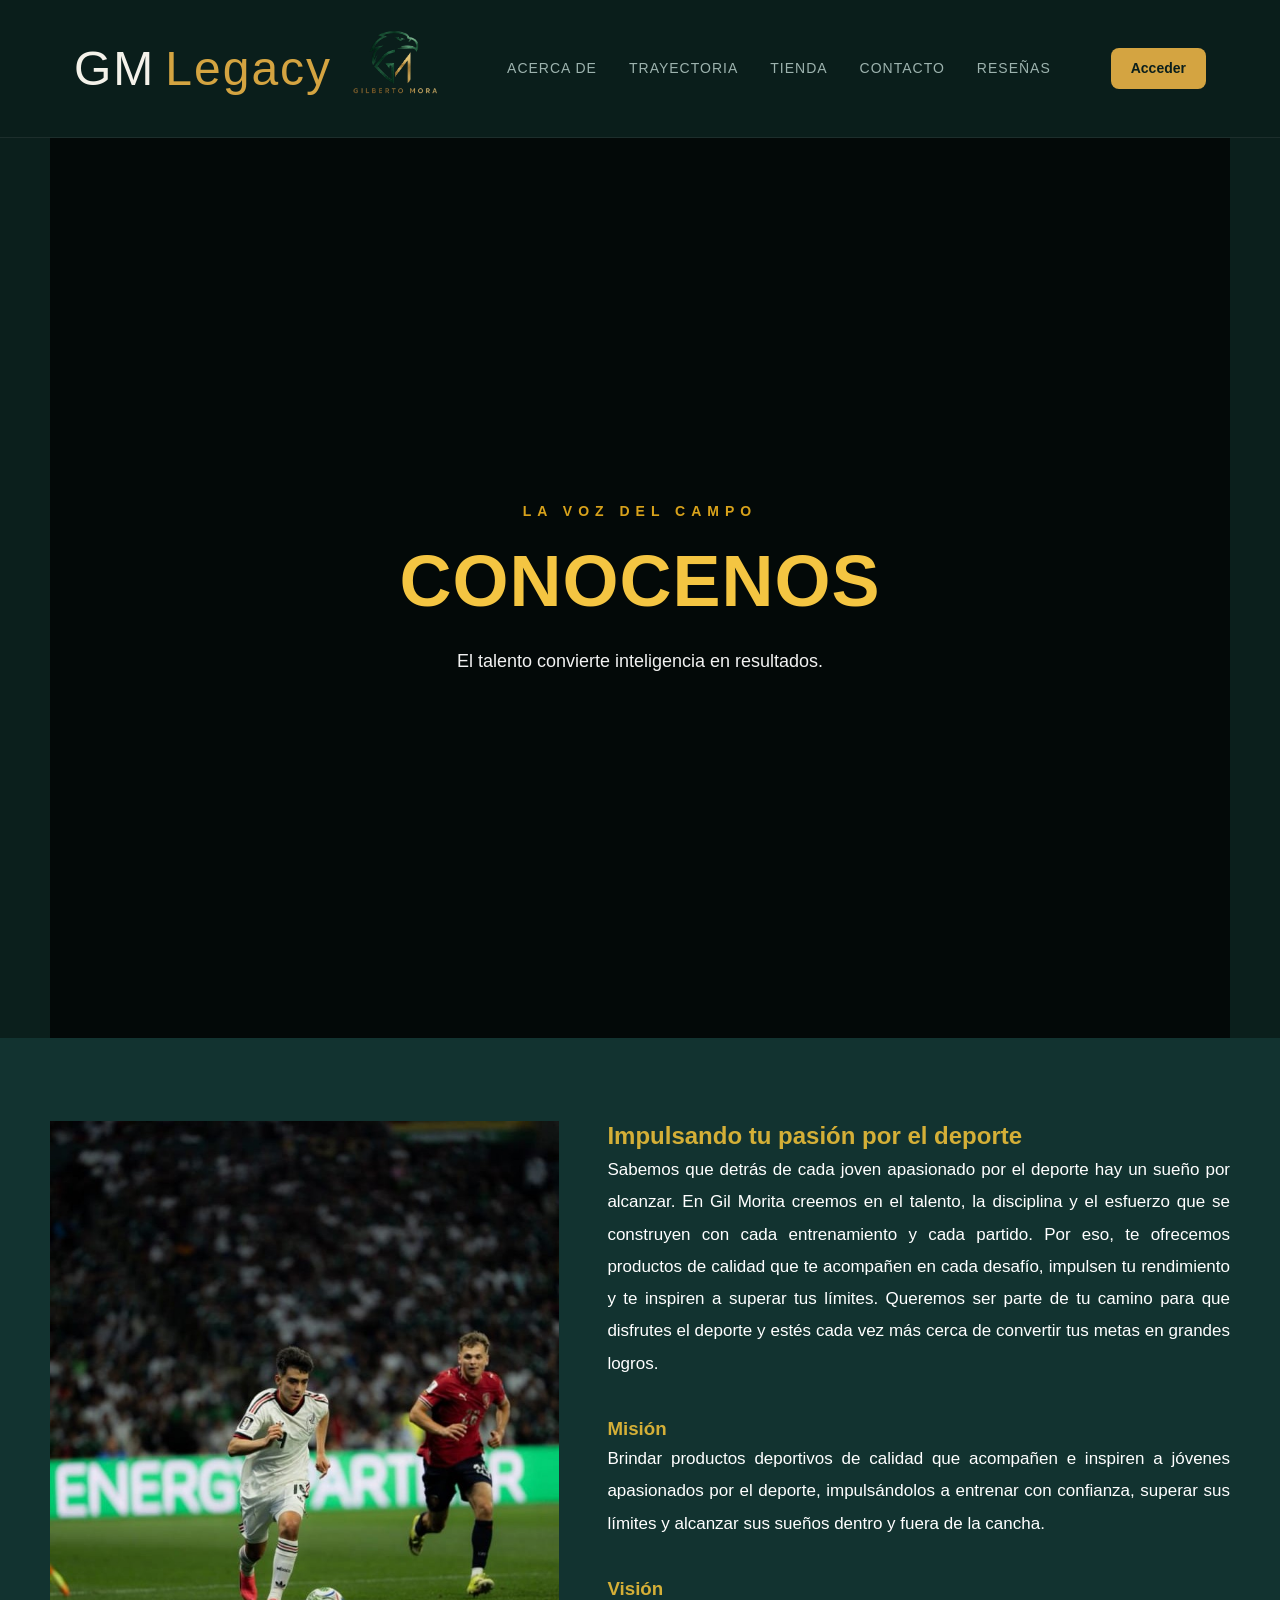
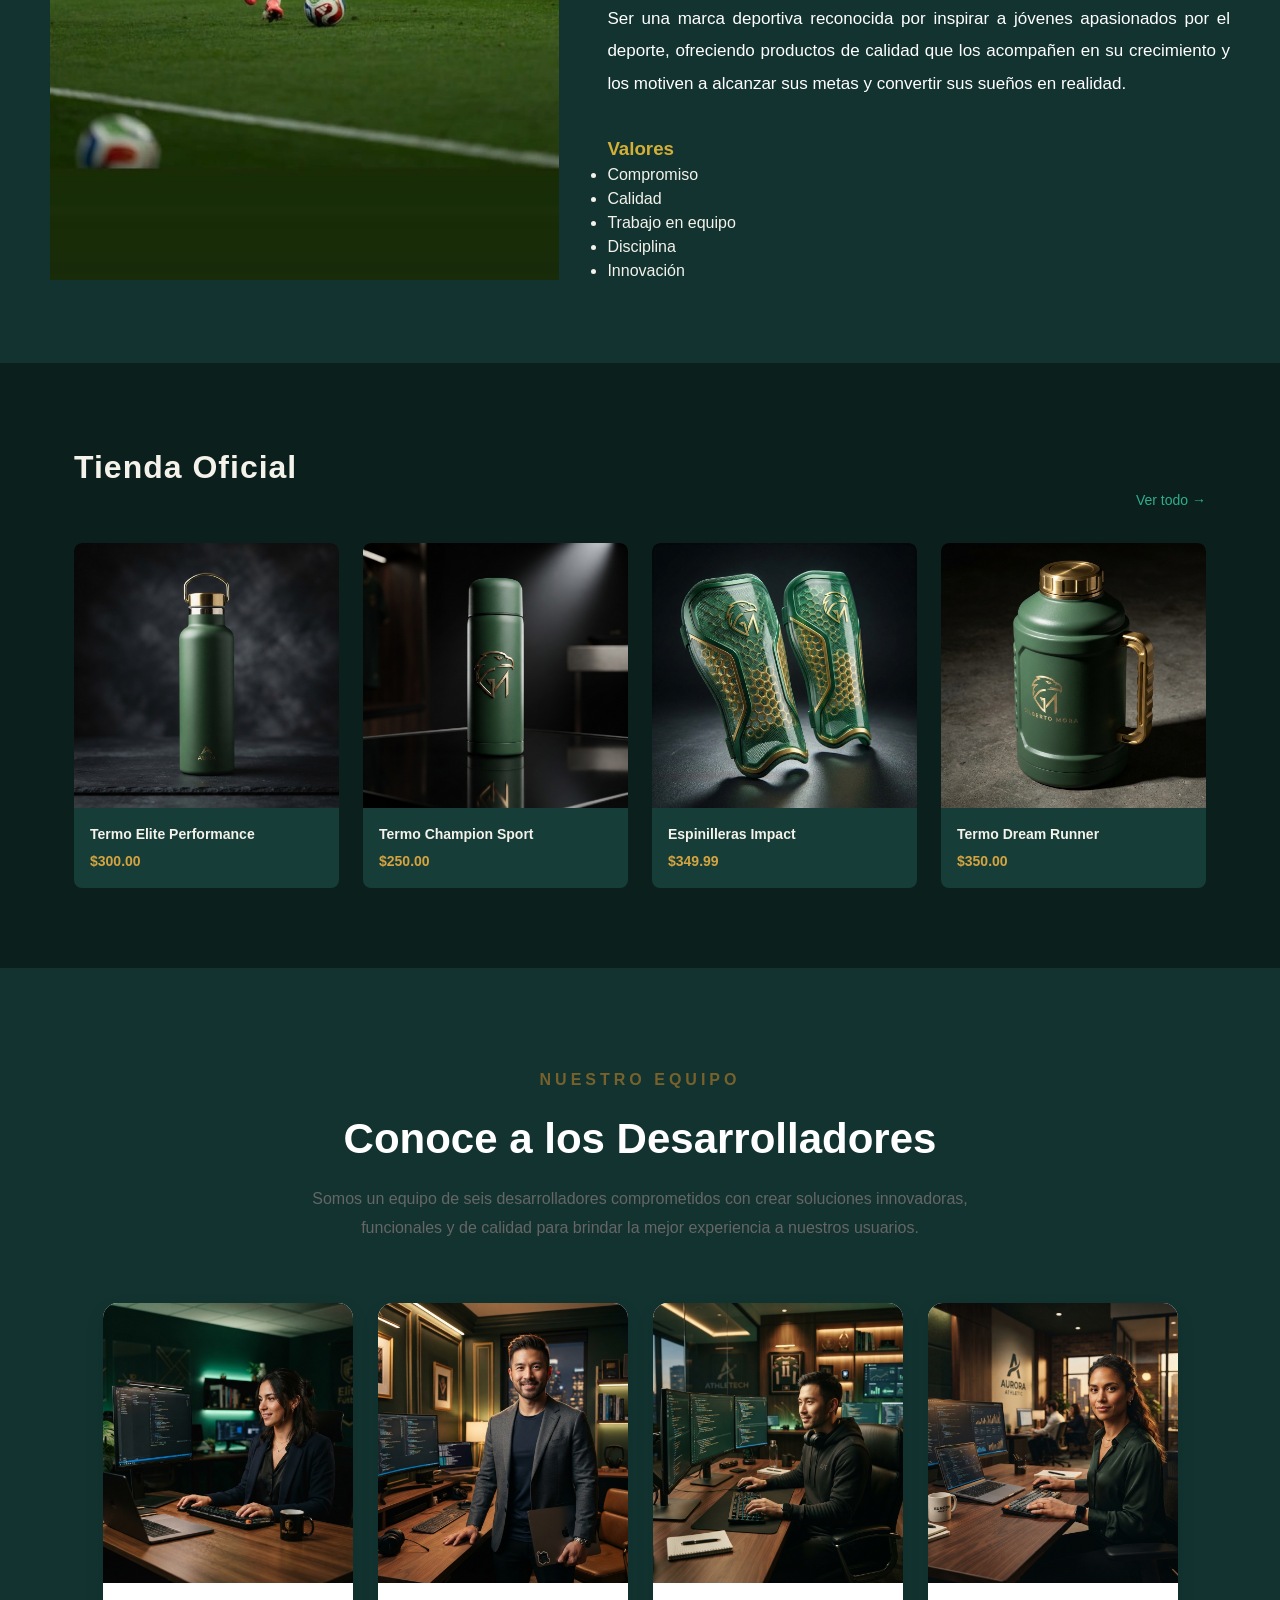
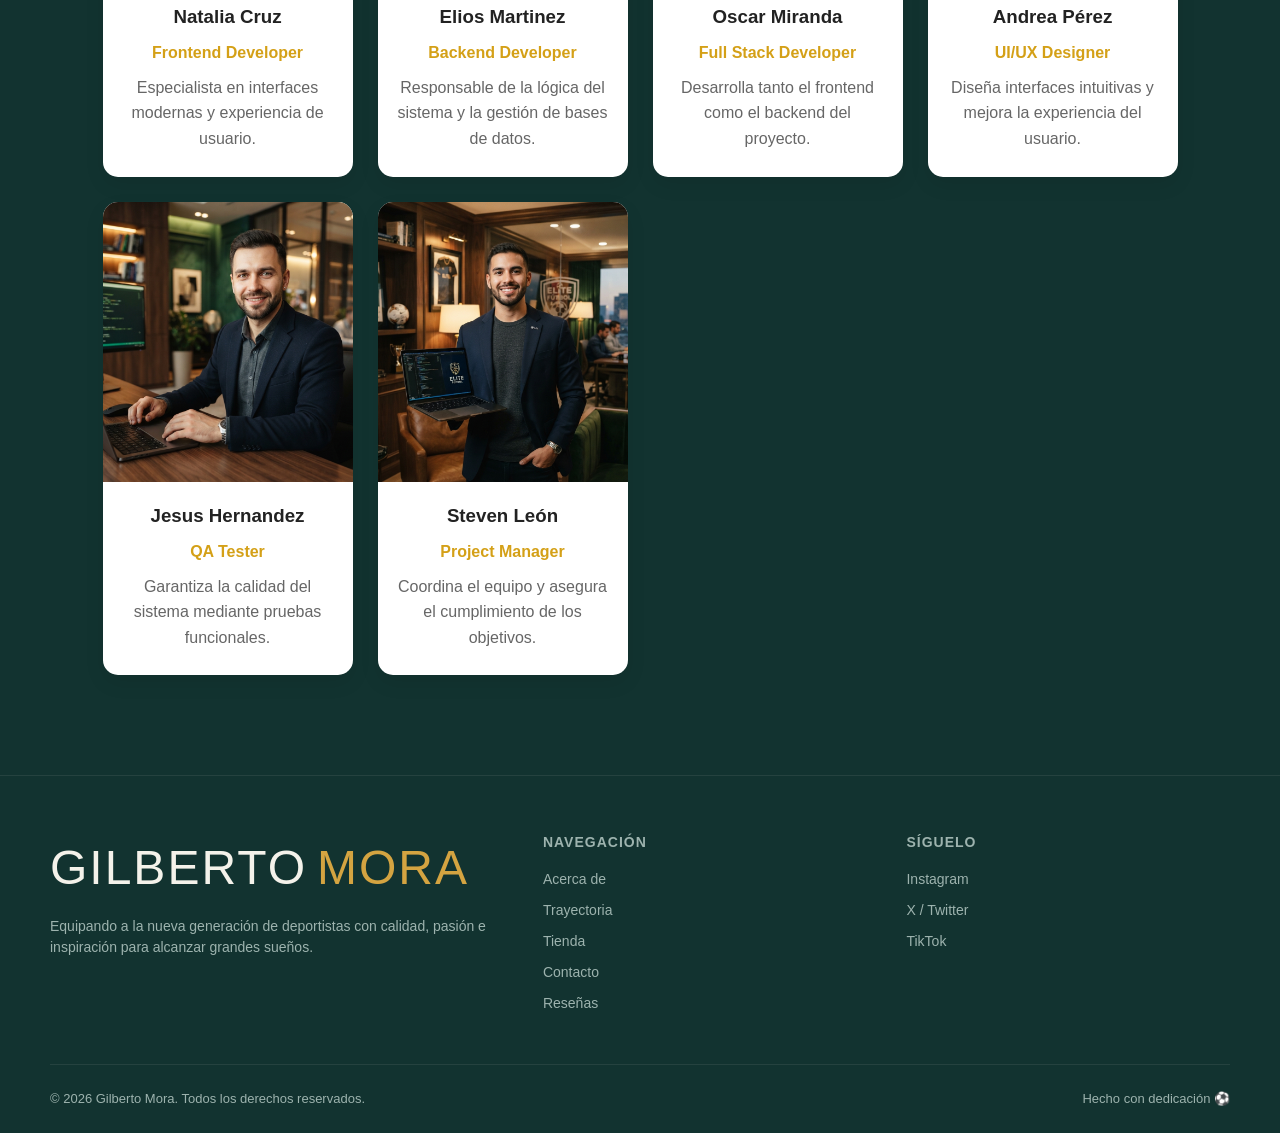
==== commit 235f93c5: "Agregado estilos nuevos" ====
--- a/About.html
+++ b/About.html
@@ -14,12 +14,16 @@
   <!-- ============ NAV ============ -->
   <header>
     <nav>
-      <div class="logo">GILBERTO <span>MORA</span></div>
+      <div class="logo">
+        GM <span>Legacy</span>
+        <img src="IMAGENES GM/logo_GM_HD.png" alt="Gilberto Mora Logo" class="nav-logo-img">
+      </div>
       <ul class="nav-links">
-        <li><a href="#about">Acerca de</a></li>
-        <li><a href="#store">Tienda</a></li>
-        <li><a href="#news">Noticias</a></li>
-        <li><a href="#contact">Contacto</a></li>
+        <li><a href="about.html">Acerca de</a></li>
+        <li><a href="trayectoria.html">Trayectoria</a></li>
+        <li><a href="tienda.html">Tienda</a></li>
+        <li><a href="contacto.html">Contacto</a></li>
+        <li><a href="reseñas.html">Reseñas</a></li>
       </ul>
       <a href="#" class="nav-cta">Acceder</a>
     </nav>
@@ -49,7 +53,7 @@
     <div class="about-inner">
 
         <div class="about-image">
-            <img src="IMAGNES GM/GM1.jpeg" alt="Nuestra tienda deportiva">
+            <img src="IMAGENES GM/GM1.jpeg" alt="Nuestra tienda deportiva">
         </div>
 
         <div class="about-text">
@@ -114,7 +118,7 @@
     <div class="store-grid">
       <div class="product-card">
         <div class="product-image">
-        <img src="IMAGNES GM/premium_stainless_steel_sports_water_bottle_termos_matte_forest_green_finish.png" alt="Balón de fútbol">
+        <img src="IMAGENES GM/premium_stainless_steel_sports_water_bottle_termos_matte_forest_green_finish.png" alt="Balón de fútbol">
       </div>
         <div class="product-info">
           <h4>Termo Elite Performance</h4>
@@ -123,7 +127,7 @@
       </div>
       <div class="product-card">
         <div class="product-image">
-        <img src="IMAGNES GM/professional_product_photography_of_a_premium_sports_thermos_matte_forest_green.png" alt="Balón de fútbol">
+        <img src="IMAGENES GM/professional_product_photography_of_a_premium_sports_thermos_matte_forest_green.png" alt="Balón de fútbol">
     </div>
         <div class="product-info">
           <h4>Termo Champion Sport</h4>
@@ -132,7 +136,7 @@
       </div>
       <div class="product-card">
         <div class="product-image">
-        <img src="IMAGNES GM/professional_product_photography_of_football_shin_guards_made_of_ultra.png" alt="Balón de fútbol">
+        <img src="IMAGENES GM/professional_product_photography_of_football_shin_guards_made_of_ultra.png" alt="Balón de fútbol">
     </div>
         <div class="product-info">
           <h4>Espinilleras Impact</h4>
@@ -141,7 +145,7 @@
       </div>
       <div class="product-card">
         <div class="product-image">
-        <img src="IMAGNES GM/professional_team_sized_thermal_jug_matte_forest_green_large_gold_handle_and.png" alt="Balón de fútbol">
+        <img src="IMAGENES GM/professional_team_sized_thermal_jug_matte_forest_green_large_gold_handle_and.png" alt="Balón de fútbol">
     </div>
         <div class="product-info">
           <h4>Termo Dream Runner</h4>
@@ -166,42 +170,42 @@
     <div class="developers-container">
 
         <div class="developer-card">
-            <img src="IMAGNES GM/mujer 1.png" alt="Desarrollador 1">
+            <img src="IMAGENES GM/mujer 1.png" alt="Desarrollador 1">
             <h3>Natalia Cruz</h3>
             <h4>Frontend Developer</h4>
             <p>Especialista en interfaces modernas y experiencia de usuario.</p>
         </div>
 
         <div class="developer-card">
-            <img src="IMAGNES GM/hombre 1.png" alt="Desarrollador 2">
+            <img src="IMAGENES GM/hombre 1.png" alt="Desarrollador 2">
             <h3>Elios Martinez</h3>
             <h4>Backend Developer</h4>
             <p>Responsable de la lógica del sistema y la gestión de bases de datos.</p>
         </div>
 
         <div class="developer-card">
-            <img src="IMAGNES GM/hombre 2.png" alt="Desarrollador 3">
+            <img src="IMAGENES GM/hombre 2.png" alt="Desarrollador 3">
             <h3>Oscar Miranda</h3>
             <h4>Full Stack Developer</h4>
             <p>Desarrolla tanto el frontend como el backend del proyecto.</p>
         </div>
 
         <div class="developer-card">
-            <img src="IMAGNES GM/mujer 2.png" alt="Desarrollador 4">
+            <img src="IMAGENES GM/mujer 2.png" alt="Desarrollador 4">
             <h3>Andrea Pérez</h3>
             <h4>UI/UX Designer</h4>
             <p>Diseña interfaces intuitivas y mejora la experiencia del usuario.</p>
         </div>
 
         <div class="developer-card">
-            <img src="IMAGNES GM/hombre 3.png" alt="Desarrollador 5">
+            <img src="IMAGENES GM/hombre 3.png" alt="Desarrollador 5">
             <h3>Jesus Hernandez</h3>
             <h4>QA Tester</h4>
             <p>Garantiza la calidad del sistema mediante pruebas funcionales.</p>
         </div>
 
         <div class="developer-card">
-            <img src="IMAGNES GM/hombre 4.png" alt="Desarrollador 6">
+            <img src="IMAGENES GM/hombre 4.png" alt="Desarrollador 6">
             <h3>Steven León</h3>
             <h4>Project Manager</h4>
             <p>Coordina el equipo y asegura el cumplimiento de los objetivos.</p>
@@ -221,9 +225,11 @@
       <div class="footer-col">
         <h5>Navegación</h5>
         <ul>
-          <li><a href="#about">Acerca de</a></li>
-          <li><a href="#store">Tienda</a></li>
-          <li><a href="#news">Noticias</a></li>
+          <li><a href="about.html">Acerca de</a></li>
+          <li><a href="trayectoria.html">Trayectoria</a></li>
+          <li><a href="tienda.html">Tienda</a></li>
+          <li><a href="contacto.html">Contacto</a></li>
+          <li><a href="reseñas.html">Reseñas</a></li>
         </ul>
       </div>
       <div class="footer-col">
--- a/style.css
+++ b/style.css
@@ -1,118 +1,183 @@
-  /* ============ TOKENS ============ */
-  :root{
-    --bg-primary:#0b1f1c;      /* verde casi negro, fondo base */
-    --bg-secondary:#123330;    /* verde profundo, secciones alternas */
-    --bg-card:#173d38;         /* tarjetas / bloques */
-    --accent-gold:#d4a441;     /* dorado, CTA principal */
-    --accent-teal:#2fae8f;     /* verde acento, detalles/links */
-    --text-primary:#f4f2ea;
-    --text-muted:#9db3ae;
-    --border-soft:rgba(244,242,234,0.08);
-
-    --font-display:"Bebas Neue", "Oswald", sans-serif; /* títulos grandes, look deportivo */
-    --font-body:"Inter", "Segoe UI", sans-serif;
-
-    --radius:8px;
-    --max-width:1180px;
-  }
-
-  *{ box-sizing:border-box; margin:0; padding:0; }
-
-  body{
-    background:var(--bg-primary);
-    color:var(--text-primary);
-    font-family:var(--font-body);
-    line-height:1.5;
-  }
-
-  img{ max-width:100%; display:block; }
-
-  a{ color:inherit; text-decoration:none; }
-
-  .container{
-    max-width:var(--max-width);
-    margin:0 auto;
-    padding:0 24px;
-  }
-
-  /* ============ NAV ============ */
-  header{
-    position:sticky; top:0; z-index:50;
-    background:rgba(11,31,28,0.9);
-    backdrop-filter:blur(8px);
-    border-bottom:1px solid var(--border-soft);
-  }
-
-  nav{
-    display:flex;
-    align-items:center;
-    justify-content:space-between;
-    padding:16px 24px;
-    max-width:var(--max-width);
-    margin:0 auto;
-  }
-
-  .logo{
+:root {
+  --bg-primary: #0b1f1c;
+  /* verde casi negro, fondo base */
+  --bg-secondary: #123330;
+  /* verde profundo, secciones alternas */
+  --bg-card: #173d38;
+  /* tarjetas / bloques */
+  --accent-gold: #d4a441;
+  /* dorado, CTA principal */
+  --accent-teal: #2fae8f;
+  /* verde acento, detalles/links */
+  --text-primary: #f4f2ea;
+  --text-muted: #9db3ae;
+  --border-soft: rgba(244, 242, 234, 0.08);
+
+  --font-display: "Bebas Neue", "Oswald", sans-serif;
+  /* títulos grandes, look deportivo */
+  --font-body: "Inter", "Segoe UI", sans-serif;
+
+  --radius: 8px;
+  --max-width: 1180px;
+}
+
+* {
+  box-sizing: border-box;
+  margin: 0;
+  padding: 0;
+}
+
+body {
+  background: var(--bg-primary);
+  color: var(--text-primary);
+  font-family: var(--font-body);
+  line-height: 1.5;
+}
+
+img {
+  max-width: 100%;
+  display: block;
+}
+
+a {
+  color: inherit;
+  text-decoration: none;
+}
+
+.container {
+  max-width: var(--max-width);
+  margin: 0 auto;
+  padding: 0 24px;
+}
+
+/* ============ NAV ============ */
+header {
+  position: sticky; top: 0; z-index: 50;
+  background: rgba(11, 31, 28, 0.9);
+  backdrop-filter: blur(8px);
+  border-bottom: 1px solid var(--border-soft);
+}
+
+nav {
+  display: flex;
+  align-items: center;
+  justify-content: space-between;
+  padding: 16px 24px;
+  max-width: var(--max-width);
+  margin: 0 auto;
+}
+
+.logo{
     font-family:var(--font-display);
-    font-size:22px;
+    font-size:48px;
     letter-spacing:2px;
+    display: flex;         /* Alinea el logo y el texto en línea */
+    align-items: center;   /* Los centra verticalmente */
+    gap: 10px;             /* Espacio de separación entre el águila y el texto "GM Legacy" */
   }
   .logo span{ color:var(--accent-gold); }
 
-  .nav-links{
-    display:flex;
-    gap:32px;
-    list-style:none;
-    font-size:14px;
-    text-transform:uppercase;
-    letter-spacing:1px;
-    color:var(--text-muted);
-  }
-  .nav-links a:hover{ color:var(--accent-gold); }
-
-  .nav-cta{
-    background:var(--accent-gold);
-    color:#0b1f1c;
-    padding:10px 20px;
-    border-radius:var(--radius);
-    font-weight:600;
-    font-size:14px;
-  }
-
-  /* ============ HERO ============ */
-  .hero{
-    display:grid;
-    grid-template-columns:1fr 1fr;
-    align-items:center;
-    gap:40px;
-    padding:80px 24px;
-    max-width:var(--max-width);
-    margin:0 auto;
-  }
-
-  .hero-eyebrow{
-    color:var(--accent-teal);
-    text-transform:uppercase;
-    letter-spacing:3px;
-    font-size:13px;
-    margin-bottom:16px;
-  }
-
-  .hero h1{
-    font-family:var(--font-display);
-    font-size:64px;
-    line-height:0.95;
-    letter-spacing:1px;
-  }
-  .hero h1 span{ color:var(--accent-gold); }
-
-  .hero p{
-    color:var(--text-muted);
-    margin:20px 0 32px;
-    max-width:420px;
-  }
-
-  .hero-buttons{ display:flex; gap:16px; }
+  /* Estilo específico para la imagen pequeña del menú */
+  .nav-logo-img {
+    height: 105px;          /* Tamaño discreto y elegante para la barra superior */
+    width: auto;
+  }
+
+.nav-links {
+  display: flex;
+  gap: 32px;
+  list-style: none;
+  font-size: 14px;
+  text-transform: uppercase;
+  letter-spacing: 1px;
+  color: var(--text-muted);
+}
+
+.nav-links a:hover {
+  color: var(--accent-gold);
+}
+
+.nav-cta {
+  background: var(--accent-gold);
+  color: #0b1f1c;
+  padding: 10px 20px;
+  border-radius: var(--radius);
+  font-weight: 600;
+  font-size: 14px;
+}
+
+/* ============ HERO ============ */
+.hero {
+  display: grid;
+  grid-template-columns: 1fr 1fr;
+  align-items: start;
+  gap: 40px;
+  padding: 80px 24px;
+  max-width: var(--max-width);
+  margin: 0 auto;
+}
+
+.hero-eyebrow {
+  color:#C8A646 ;
+  text-transform: uppercase;
+  letter-spacing: 3px;
+  font-size: 13px;
+  margin-bottom: 16px;
+}
+
+.hero h1 {
+  font-family: var(--font-display);
+  font-size: 64px;
+  line-height: 0.95;
+  letter-spacing: 1px;
+}
+
+.hero h1 span {
+  color: var(--accent-gold);
+}
+
+.hero p {
+  color: var(--text-muted);
+  margin: 20px 0 32px;
+  max-width: 420px;
+}
+
+.hero-buttons {
+  display: flex;
+  gap: 16px;
+}
+
+.hero-buttons{ display:flex; gap:16px; }
+  .hero-video-container {
+    margin-top: 30px;
+    width: 100%;
+    max-width: 420px;
+    aspect-ratio: 16 / 9;
+    border-radius: var(--radius);
+    overflow: hidden;
+    box-shadow: 0 8px 24px rgba(0, 0, 0, 0.4);
+    border: 1px solid var(--border-soft);
+  }
+
+  .hero-video-container iframe {
+    width: 100%;
+    height: 100%;
+    display: block;
+  }
+  /* ============ ESTILOS DEL LOGOTIPO (GM LEGACY) ============ */
+  .hero-logo-container {
+    margin: 10px 0 15px 0; /* Espaciado equilibrado */
+    display: flex;
+    justify-content: flex-start; /* Alineación a la izquierda */
+    
+  }
+
+  .hero-brand-logo {
+    height: 120px; /* Tamaño ideal y controlado para que no se vea gigante */
+    width: auto;   /* Evita que la imagen se deforme */
+    object-fit: contain;
+    filter: drop-shadow(0px 4px 12px rgba(0,0,0,0.3)); /* Realce metálico */
+  }
 
   .btn-primary{
     background:var(--accent-gold);
@@ -140,319 +205,665 @@
     color:var(--text-muted);
     font-size:13px;
     text-align:center;
-  }
-
-  /* ============ SECCIÓN: ACERCA DE ============ */
-  .about{
-    background:var(--bg-secondary);
-    padding:80px 24px;
-  }
-
-  .about-inner{
-    max-width:var(--max-width);
-    margin:0 auto;
-    display:grid;
-    grid-template-columns:0.9fr 1.1fr;
-    gap:48px;
+
+    /* ============ ANIMACIÓN DEL CARRUSEL ============ */
+  #hero-slider {
+    transition: opacity 0.5s ease-in-out; /* Controla la velocidad del desvanecimiento */
+    opacity: 1;
+  }
+
+  #hero-slider.fade-out {
+    opacity: 0;
+  }
+  }
+
+/* ============ SECCIÓN: ACERCA DE ============ */
+.about {
+  background: var(--bg-secondary);
+  padding: 80px 24px;
+}
+
+.about-inner {
+  max-width: var(--max-width);
+  margin: 0 auto;
+  display: grid;
+  grid-template-columns: 0.9fr 1.1fr;
+  gap: 48px;
+  align-items: center;
+}
+
+.about-image {
+  background: var(--bg-card);
+  border-radius: var(--radius);
+  aspect-ratio: 1/1;
+  display: flex;
+  align-items: center;
+  justify-content: center;
+  color: var(--text-muted);
+  font-size: 13px;
+}
+
+.section-title {
+  font-family: var(--font-display);
+  font-size: 32px;
+  letter-spacing: 1px;
+  margin-bottom: 20px;
+}
+
+.about-text p {
+  color: var(--text-muted);
+  margin-bottom: 24px;
+}
+
+.stats {
+  display: grid;
+  grid-template-columns: repeat(3, 1fr);
+  gap: 16px;
+}
+
+.stat {
+  background: var(--bg-card);
+  border-radius: var(--radius);
+  padding: 16px;
+  text-align: center;
+}
+
+.stat strong {
+  display: block;
+  font-family: var(--font-display);
+  font-size: 24px;
+  color: var(--accent-gold);
+}
+
+.stat span {
+  font-size: 12px;
+  color: var(--text-muted);
+}
+
+/* ============ TIENDA OFICIAL ============ */
+.store {
+  padding: 80px 24px;
+  max-width: var(--max-width);
+  margin: 0 auto;
+}
+
+.store-header {
+  display: flex;
+  justify-content: space-between;
+  align-items: flex-end;
+  margin-bottom: 32px;
+}
+
+.store-header a {
+  color: var(--accent-teal);
+  font-size: 14px;
+}
+
+.store-grid {
+  display: grid;
+  grid-template-columns: repeat(4, 1fr);
+  gap: 24px;
+}
+
+.product-card {
+  background: var(--bg-card);
+  border-radius: var(--radius);
+  overflow: hidden;
+}
+
+.product-image {
+  aspect-ratio: 1/1;
+  background: var(--bg-secondary);
+  display: flex;
+  align-items: center;
+  justify-content: center;
+  color: var(--text-muted);
+  font-size: 12px;
+}
+
+.product-info {
+  padding: 16px;
+}
+
+.product-info h4 {
+  font-size: 14px;
+  margin-bottom: 6px;
+}
+
+.product-info .price {
+  color: var(--accent-gold);
+  font-weight: 600;
+  font-size: 14px;
+}
+
+/* ============ FOOTER ============ */
+footer {
+  background: var(--bg-secondary);
+  border-top: 1px solid var(--border-soft);
+  padding: 56px 24px 24px;
+}
+
+.footer-inner {
+  max-width: var(--max-width);
+  margin: 0 auto;
+  display: grid;
+  grid-template-columns: 1.4fr 1fr 1fr;
+  gap: 40px;
+  margin-bottom: 40px;
+}
+
+.footer-col h5 {
+  font-size: 14px;
+  text-transform: uppercase;
+  letter-spacing: 1px;
+  margin-bottom: 16px;
+  color: var(--text-muted);
+}
+
+.footer-col ul {
+  list-style: none;
+}
+
+.footer-col li {
+  margin-bottom: 10px;
+  font-size: 14px;
+  color: var(--text-muted);
+}
+
+.footer-col li a:hover {
+  color: var(--accent-gold);
+}
+
+.footer-bottom {
+  max-width: var(--max-width);
+  margin: 0 auto;
+  padding-top: 24px;
+  border-top: 1px solid var(--border-soft);
+  font-size: 13px;
+  color: var(--text-muted);
+  display: flex;
+  justify-content: space-between;
+}
+
+/* ============ RESPONSIVE ============ */
+@media (max-width: 900px) {
+  .hero,
+  .about-inner {
+    grid-template-columns: 1fr;
+  }
+
+  .store-grid {
+    grid-template-columns: repeat(2, 1fr);
+  }
+
+  .footer-inner {
+    grid-template-columns: 1fr;
+  }
+
+  .nav-links {
+    display: none;
+  }
+
+  /* pendiente: menú móvil */
+  .hero h1 {
+    font-size: 44px;
+  }
+}
+
+/* ================= CAROUSEL ================= */
+
+#carouselDestacados {
+  background: #123330;
+  border-radius: 20px;
+  padding: 70px;
+  overflow: hidden;
+}
+
+.producto-carousel {
+  max-height: 420px;
+  object-fit: contain;
+  transition: 0.4s;
+}
+
+.producto-carousel:hover {
+  transform: scale(1.05);
+}
+
+.carousel h1 {
+  color: white;
+}
+
+.carousel h3 {
+  color: #d4a441;
+}
+
+.carousel p {
+  color: #d8d8d8;
+}
+
+.carousel-control-next-icon,
+.carousel-control-prev-icon {
+  background-color: #d4a441;
+  border-radius: 50%;
+  padding: 18px;
+
+  width: 3rem;
+    height: 3rem;
+}
+
+.carousel-inner{
+    padding: 0 90px;
+}
+
+
+/* Contenedor con desplazamiento */
+.productos-scroll{
+    display:flex;
+    gap:25px;
+    overflow-x:auto;
+    padding-bottom:20px;
+    scroll-behavior:smooth;
+}
+
+/* Barra de desplazamiento */
+.productos-scroll::-webkit-scrollbar{
+    height:8px;
+}
+
+.productos-scroll::-webkit-scrollbar-track{
+    background:#ddd;
+    border-radius:20px;
+}
+
+.productos-scroll::-webkit-scrollbar-thumb{
+    background:#d4a441;
+    border-radius:20px;
+}
+
+/* Tarjetas */
+.producto{
+    width:300px;
+    flex-shrink:0;
+
+    background:#000;
+    border-radius:15px;
+    overflow:hidden;
+
+    transition:.3s;
+}
+
+.producto:hover{
+    transform:translateY(-8px);
+}
+
+.producto img{
+    width:100%;
+    height:300px;
+    object-fit:contain;
+    background:#f3f3f3;
+    padding:10px;
+}
+
+.producto h5{
+    margin:15px;
+    font-weight:700;
+}
+
+.producto p{
+    margin:0 15px;
+    color:#d4a441;
+    font-size:22px;
+    font-weight:bold;
+}
+
+.producto .btn{
+    margin:15px;
+    width:calc(100% - 30px);
+}
+
+#hero{
+    min-height:90vh;
+    display:flex;
     align-items:center;
-  }
-
-  .about-image{
-    background:var(--bg-card);
-    border-radius:var(--radius);
-    aspect-ratio:1/1;
+}
+
+.hero-logo{
+    max-width:500px;
+    width:100%;
+}
+
+/* ============ FORMULARIO DE CONTACTO ============ */
+  .contact-section{
+    min-height:calc(100vh - 160px);
     display:flex;
     align-items:center;
     justify-content:center;
-    color:var(--text-muted);
-    font-size:13px;
-  }
-
-  .section-title{
+    padding:80px 24px;
+  }
+
+  .contact-wrapper{
+    width:100%;
+    max-width:480px;
+    background:var(--bg-card);
+    border:1px solid var(--border-soft);
+    border-radius:var(--radius);
+    padding:32px;
+    box-shadow:0 18px 40px rgba(0,0,0,0.18);
+  }
+
+  .contact-wrapper h1{
     font-family:var(--font-display);
-    font-size:32px;
+    font-size:36px;
     letter-spacing:1px;
-    margin-bottom:20px;
-  }
-
-
-  .about-text p{ color:var(--text-muted); margin-bottom:24px; }
-
-  .stats{
-    display:grid;
-    grid-template-columns:repeat(3,1fr);
-    gap:16px;
-  }
-
-  .stat{
-    background:var(--bg-card);
+    text-align:center;
+    margin-bottom:24px;
+  }
+
+  .contact-wrapper .mb-3{ margin-bottom:18px; }
+
+  .contact-wrapper label{
+    display:block;
+    margin-bottom:8px;
+    font-size:14px;
+    color:var(--text-primary);
+  }
+
+  .contact-wrapper input,
+  .contact-wrapper textarea{
+    width:100%;
+    background:var(--bg-secondary);
+    color:var(--text-primary);
+    border:1px solid var(--border-soft);
     border-radius:var(--radius);
-    padding:16px;
-    text-align:center;
-  }
-  .stat strong{
-    display:block;
-    font-family:var(--font-display);
-    font-size:24px;
-    color:var(--accent-gold);
-  }
-  .stat span{ font-size:12px; color:var(--text-muted); }
-
-  /* ============ TIENDA OFICIAL ============ */
-  .store{
-    padding:80px 24px;
-    max-width:var(--max-width);
-    margin:0 auto;
-  }
-
-  .store-header{
-    display:flex;
-    justify-content:space-between;
-    align-items:flex-end;
-    margin-bottom:32px;
-  }
-
-  .store-header a{ color:var(--accent-teal); font-size:14px; }
-
-  .store-grid{
-    display:grid;
-    grid-template-columns:repeat(4,1fr);
-    gap:24px;
-  }
-
-  .product-card{
-    background:var(--bg-card);
-    border-radius:var(--radius);
-    overflow:hidden;
-  }
-
-  .product-image{
-    aspect-ratio:1/1;
-    background:var(--bg-secondary);
+    padding:12px 14px;
+    font:inherit;
+    outline:none;
+  }
+
+  .contact-wrapper input:focus,
+  .contact-wrapper textarea:focus{
+    border-color:var(--accent-teal);
+  }
+
+  .contact-wrapper input::placeholder,
+  .contact-wrapper textarea::placeholder{ color:var(--text-muted); }
+
+  .form-check{
     display:flex;
     align-items:center;
-    justify-content:center;
-    color:var(--text-muted);
-    font-size:12px;
-  }
-
-  .product-info{ padding:16px; }
-  .product-info h4{ font-size:14px; margin-bottom:6px; }
-  .product-info .price{ color:var(--accent-gold); font-weight:600; font-size:14px; }
-
-  /* ============ FOOTER ============ */
-  footer{
-    background:var(--bg-secondary);
-    border-top:1px solid var(--border-soft);
-    padding:56px 24px 24px;
-  }
-
-  .footer-inner{
-    max-width:var(--max-width);
-    margin:0 auto;
-    display:grid;
-    grid-template-columns:1.4fr 1fr 1fr;
-    gap:40px;
-    margin-bottom:40px;
-  }
-
-  .footer-col h5{
-    font-size:14px;
-    text-transform:uppercase;
-    letter-spacing:1px;
-    margin-bottom:16px;
-    color:var(--text-muted);
-  }
-
-  .footer-col ul{ list-style:none; }
-  .footer-col li{ margin-bottom:10px; font-size:14px; color:var(--text-muted); }
-  .footer-col li a:hover{ color:var(--accent-gold); }
-
-  .footer-bottom{
-    max-width:var(--max-width);
-    margin:0 auto;
-    padding-top:24px;
-    border-top:1px solid var(--border-soft);
-    font-size:13px;
-    color:var(--text-muted);
-    display:flex;
-    justify-content:space-between;
-  }
-
-  /* ============ RESPONSIVE ============ */
-  @media (max-width:900px){
-    .hero, .about-inner{ grid-template-columns:1fr; }
-    .store-grid{ grid-template-columns:repeat(2,1fr); }
-    .footer-inner{ grid-template-columns:1fr; }
-    .nav-links{ display:none; } /* pendiente: menú móvil */
-    .hero h1{ font-size:44px; }
-  }
-
-  /*==================================================*/
-
-.hero{
-    position: relative;
-    width: 100%;
-    height: 100vh;
-    background-image: url("imagnes gm/imggm.png"); /* Cambia por tu imagen */
-    background-size: cover;
-    background-position: center 20%;
-    background-repeat: no-repeat;
-
+    gap:10px;
+  }
+
+  .form-check input{ width:auto; }
+
+  .contact-wrapper button{
+    width:100%;
+    border:none;
+    background:var(--accent-gold);
+    color:#0b1f1c;
+    padding:13px 20px;
+    border-radius:var(--radius);
+    font-weight:700;
+    cursor:pointer;
+  }
+
+  .contact-wrapper button:hover{ filter:brightness(1.05); }
+
+  .alert{
+    margin-bottom:18px;
+    padding:12px 14px;
+    border-radius:var(--radius);
+    background:rgba(180,52,52,0.18);
+    border:1px solid rgba(255,120,120,0.25);
+    color:#ffd6d6;
+  }
+
+  .d-none{ display:none; }
+
+  /* ============ HERO RESEÑAS ============ */
+section.container.text-center {
+    padding: 64px 24px 48px;
+    max-width: var(--max-width);
+}
+
+section.container.text-center div {
+    color: var(--accent-teal);
+    text-transform: uppercase;
+    letter-spacing: 3px;
+    font-size: 13px;
+    margin-bottom: 14px;
+}
+
+section.container.text-center h1 {
+    font-family: var(--font-display);
+    font-size: 56px;
+    letter-spacing: 1px;
+    color: var(--text-primary);
+}
+
+section.container.text-center h1 span {
+    color: var(--accent-gold);
+}
+
+section.container.text-center p {
+    color: var(--text-muted);
+    max-width: 520px;
+    margin: 18px auto 0;
+}
+
+/* ============ TÍTULO + FILTROS ============ */
+.titulo {
+    max-width: var(--max-width);
+    margin: 0 auto;
+    padding: 32px 24px 0;
+    align-items: center;
+    flex-wrap: wrap;
+}
+
+.titulo h2 {
+    font-family: var(--font-display);
+    font-size: 30px;
+    letter-spacing: 1px;
+    color: var(--text-primary);
+}
+
+.botones_formulario {
     display: flex;
-    justify-content: center;
-    align-items: center;
-    text-align: center;
-}
-
-.overlay{
-    position: absolute;
-    top: 0;
-    left: 0;
-    width: 100%;
-    height: 100%;
-    background: rgba(0,0,0,.70);
-}
-
-.hero-content{
-    position: relative;
-    z-index: 2;
-    max-width: 750px;
-    padding: 20px;
-}
-
-.subtitulo{
-    display: inline-block;
-    color: #d8a21b;
+    gap: 8px;
+    flex-wrap: wrap;
+}
+
+.botones_formulario .btn {
+    background: var(--bg-card);
+    border: 1px solid var(--border-soft);
+    color: var(--text-muted);
+    border-radius: 99px;
+    font-size: 13px;
+    padding: 8px 16px;
+}
+
+.botones_formulario .btn:hover {
+    color: var(--text-primary);
+    border-color: var(--accent-gold);
+    background: var(--bg-card);
+}
+
+.botones_formulario .btn.active {
+    background: var(--accent-gold);
+    border-color: var(--accent-gold);
+    color: #0b1f1c;
+    font-weight: 600;
+}
+
+/* ============ TARJETAS DE RESEÑA ============ */
+.resenas {
+    max-width: var(--max-width);
+    margin: 0 auto;
+    padding: 32px 24px 60px;
+    flex-wrap: wrap;
+}
+
+.resenas .card {
+    background: var(--bg-card);
+    border: 1px solid var(--border-soft);
+    border-radius: var(--radius);
+    color: var(--text-primary);
+}
+
+.resenas .card-header {
+    background: var(--bg-secondary);
+    border-bottom: 1px solid var(--border-soft);
+    font-weight: 600;
     font-size: 14px;
-    font-weight: bold;
-    letter-spacing: 6px;
+}
+
+.resenas .card-body,
+.resenas .card-text {
+    color: var(--text-muted);
+}
+
+.resenas .card-title {
+    color: var(--accent-gold);
+    letter-spacing: 2px;
+    font-size: 18px;
+}
+
+/* ============ CTA FINAL ============ */
+.comentario {
+    background: var(--bg-secondary);
+    border: 1px dashed var(--border-soft);
+    border-radius: var(--radius);
+    max-width: var(--max-width);
+    margin: 0 auto 60px;
+    padding: 32px 24px;
+}
+
+.comentario h3 {
+    font-family: var(--font-display);
+    font-size: 24px;
+    letter-spacing: 1px;
+    color: var(--text-primary);
+    margin-bottom: 8px;
+}
+
+.comentario p {
+    color: var(--text-muted);
+    margin-bottom: 18px;
+    font-size: 14px;
+}
+
+.comentario button {
+    background: var(--accent-gold);
+    color: #0b1f1c;
+    border: none;
+    padding: 12px 26px;
+    border-radius: var(--radius);
+    font-weight: 600;
+    font-size: 14px;
+}
+
+.comentario button:hover {
+    filter: brightness(1.08);
+}
+
+/* ============ MODAL ============ */
+.modal-content {
+    background: var(--bg-card);
+    color: var(--text-primary);
+    border: 1px solid var(--border-soft);
+    border-radius: var(--radius);
+}
+
+.modal-header,
+.modal-footer {
+    border-color: var(--border-soft);
+}
+
+.modal-title {
+    font-family: var(--font-display);
+    letter-spacing: 1px;
+    font-size: 22px;
+    color: var(--text-primary);
+}
+
+.btn-close {
+    filter: invert(1) grayscale(1);
+    opacity: .7;
+}
+
+.form-label {
+    font-size: 13px;
+    color: var(--text-muted);
     text-transform: uppercase;
-    margin-bottom: 20px;
-}
-
-.hero-content h1{
-    font-size: 72px;
-    font-weight: 800;
-    color: #f4c542;
-    margin-bottom: 25px;
-    text-transform: uppercase;
-    line-height: 1.1;
-}
-
-.hero-content p{
-    color: #f2f2f2;
-    font-size: 18px;
-    line-height: 1.7;
-    max-width: 650px;
-    margin: auto;
-}
-
-.card-about h3 {
-    color:#D4AF37;
-}
-
-.card-about h3 {
-    color:#D4AF37;
-
-}
-
-.about-text p{
-    font-size: 17px;
-    line-height: 1.9;
-    color: white;
-    text-align: justify;
-    max-width: 700px;
-    margin-bottom: 35px;
-}
-.about-text h2{
-    
-    color: #D4AF37;
-    
-}
-
-
-/* Seccion de developes*/
-.developers{
-
-    
-    padding:100px 8%;
-    background: #123330;
-}
-
-.developers-title{
-    text-align:center;
-    margin-bottom:60px;
-}
-
-.developers-title span{
-    color:#77622c;
-    font-weight:bold;
-    letter-spacing:4px;
-}
-
-.developers-title h2{
-    font-size:42px;
-    margin:15px 0;
-    color:white;
-}
-
-.developers-title p{
-    max-width:700px;
-    margin:auto;
-    color:#666;
-    line-height:1.8;
-}
-
-.developers-container{
-    display: grid;
-    grid-template-columns: repeat(auto-fit, minmax(200px, 250px));
-    justify-content: center;
-    gap: 25px;
-}
-
-.developer-card{
-    background: white;
-    border-radius:15px;
-    overflow:hidden;
-    text-align:center;
-    box-shadow:0 8px 20px rgba(0,0,0,.08);
-    transition:.3s;
-}
-
-.developer-card:hover{
-    transform:translateY(-10px);
-}
-
-.developer-card img{
-    width:100%;
-    height:280px;
-    object-fit:cover;
-}
-
-.developer-card h3{
-    margin-top:20px;
-    color:#222;
-}
-
-.developer-card h4{
-    color:#d4a017;
-    margin:10px 0;
-}
-
-.developer-card p{
-    padding:0 20px 25px;
-    color:#666;
-    line-height:1.6;
-}
-
-<<<<<<< Updated upstream
-=======
+    letter-spacing: .5px;
+}
+
+.form-control {
+    background: var(--bg-secondary);
+    border: 1px solid var(--border-soft);
+    color: var(--text-primary);
+}
+
+.form-control::placeholder {
+    color: var(--text-muted);
+}
+
+.form-control:focus {
+    background: var(--bg-secondary);
+    border-color: var(--accent-gold);
+    color: var(--text-primary);
+    box-shadow: 0 0 0 3px rgba(212, 164, 65, 0.14);
+}
+
+/* ============ SELECTOR DE ESTRELLAS ============ */
+.star-picker {
+    display: flex;
+    gap: 6px;
+    font-size: 30px;
+    margin: 6px 0 20px;
+    cursor: pointer;
+}
+
+.star-picker .star {
+    color: var(--border-soft);
+    transition: color .15s ease, transform .15s ease;
+}
+
+.star-picker .star:hover {
+    transform: scale(1.12);
+}
+
+.star-picker .star.filled {
+    color: var(--accent-gold);
+}
+
+/* ============ BOTONES DEL MODAL ============ */
+.modal-footer .btn-secondary {
+    background: transparent;
+    border: 1px solid var(--border-soft);
+    color: var(--text-muted);
+}
+
+.modal-footer .btn-secondary:hover {
+    color: var(--text-primary);
+    border-color: var(--accent-gold);
+}
+
+.modal-footer .btn-primary {
+    background: var(--accent-gold);
+    border: none;
+    color: #0b1f1c;
+    font-weight: 600;
+}
+
 .modal-footer .btn-primary:hover {
     filter: brightness(1.08);
     color: #0b1f1c;
 }
 
-
- 
->>>>>>> Stashed changes
+.modal-footer .btn-primary:hover {
+    filter: brightness(1.08);
+    color: #0b1f1c;
+}
+
+
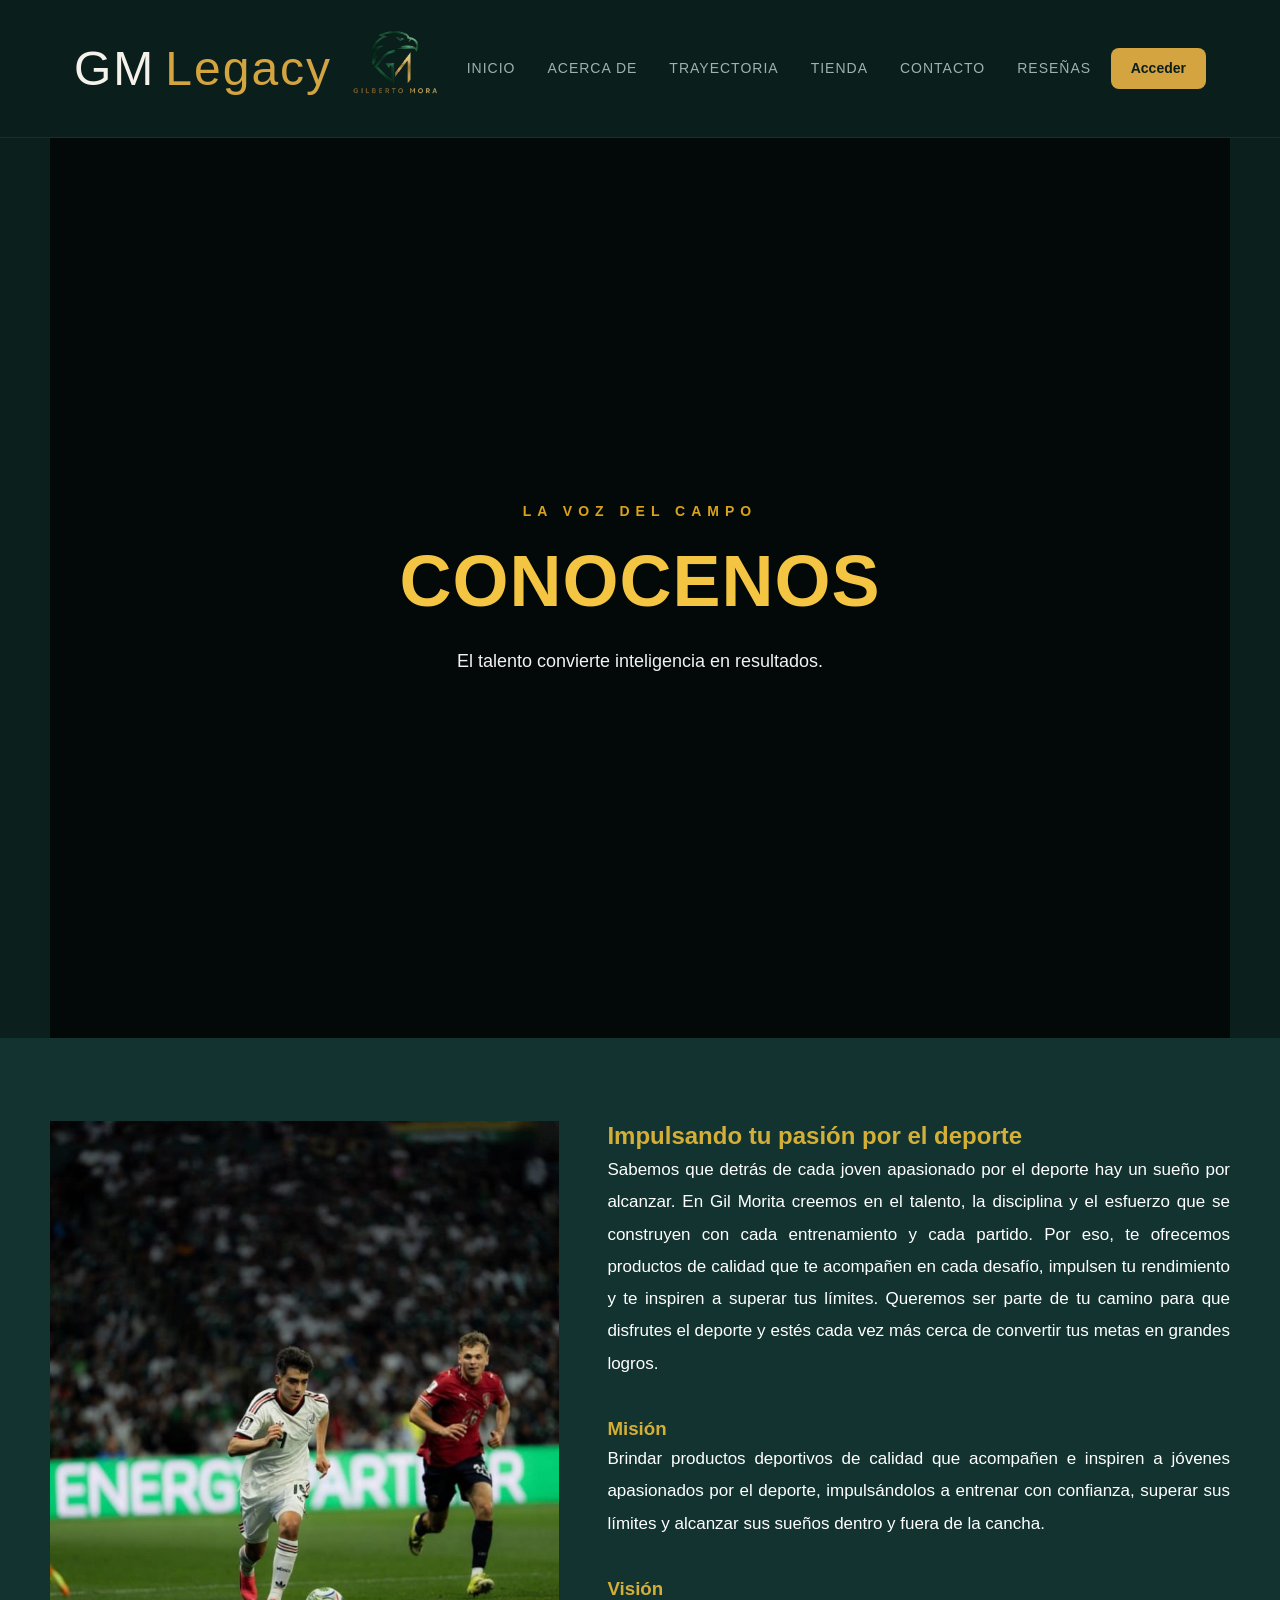
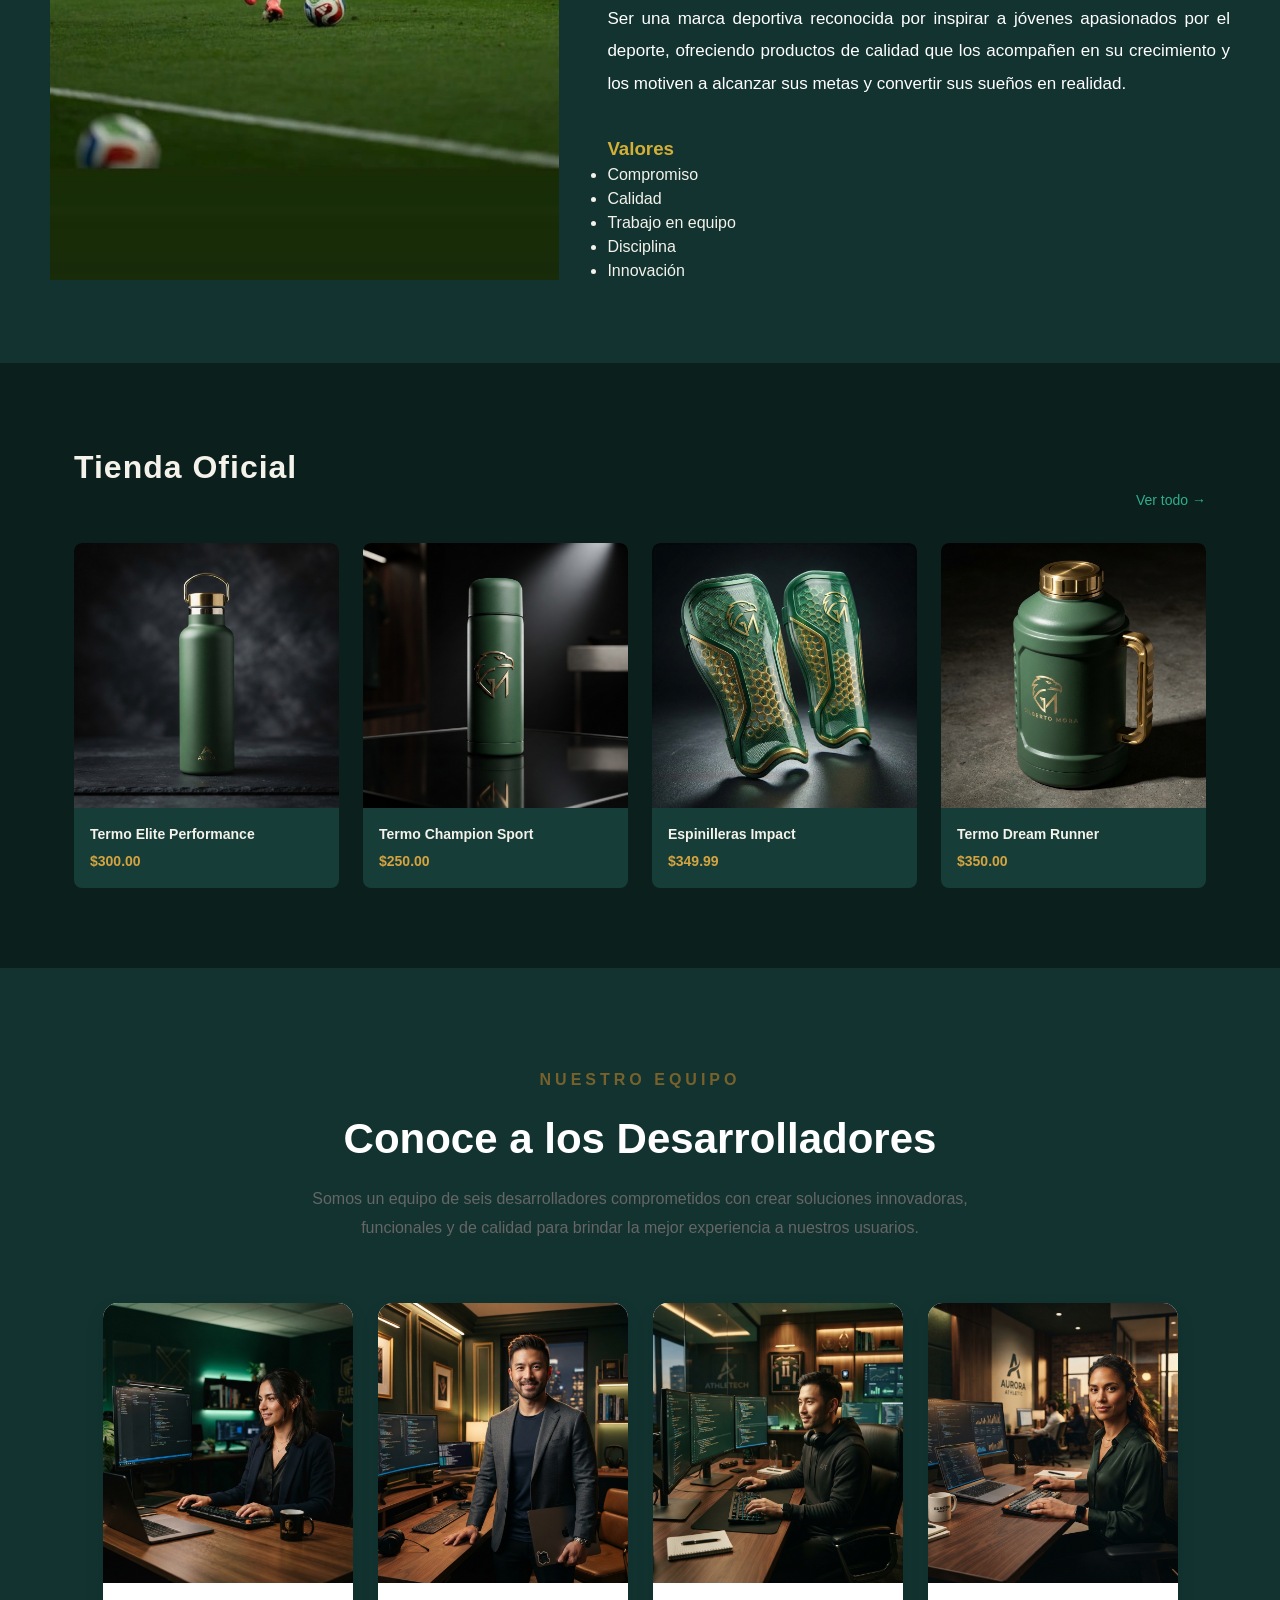
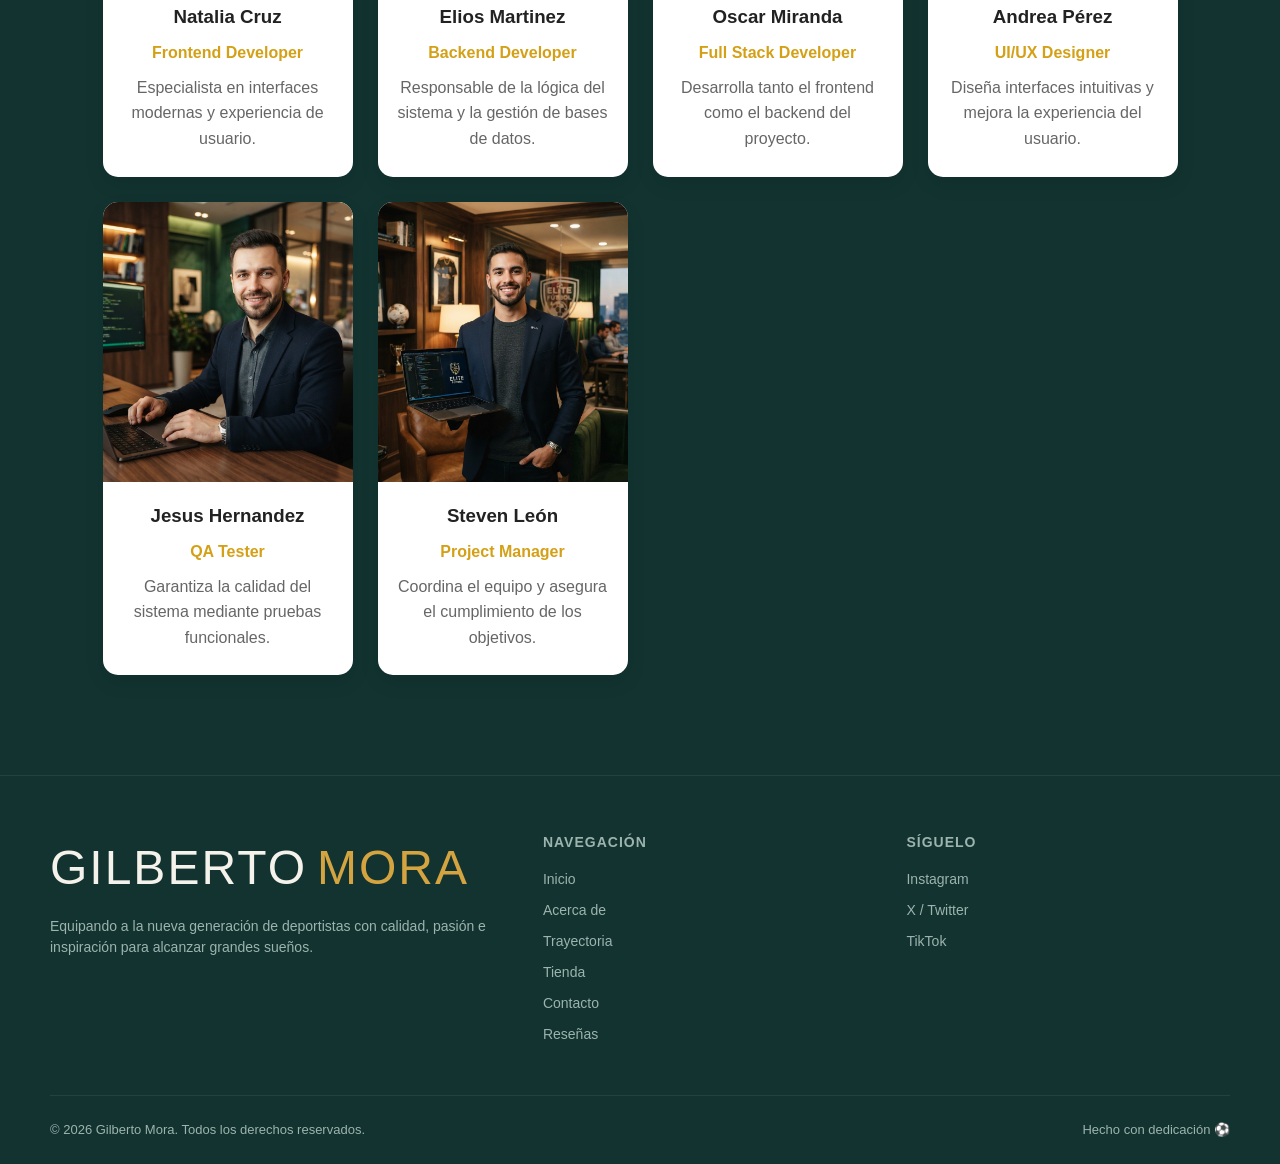
==== commit 51a0d1f3: "agregado de navegacion" ====
--- a/About.html
+++ b/About.html
@@ -19,6 +19,7 @@
         <img src="IMAGENES GM/logo_GM_HD.png" alt="Gilberto Mora Logo" class="nav-logo-img">
       </div>
       <ul class="nav-links">
+        <li><a href="index.html">Inicio</a></li>
         <li><a href="about.html">Acerca de</a></li>
         <li><a href="trayectoria.html">Trayectoria</a></li>
         <li><a href="tienda.html">Tienda</a></li>
@@ -225,6 +226,7 @@
       <div class="footer-col">
         <h5>Navegación</h5>
         <ul>
+          <li><a href="index.html">Inicio</a></li>
           <li><a href="about.html">Acerca de</a></li>
           <li><a href="trayectoria.html">Trayectoria</a></li>
           <li><a href="tienda.html">Tienda</a></li>
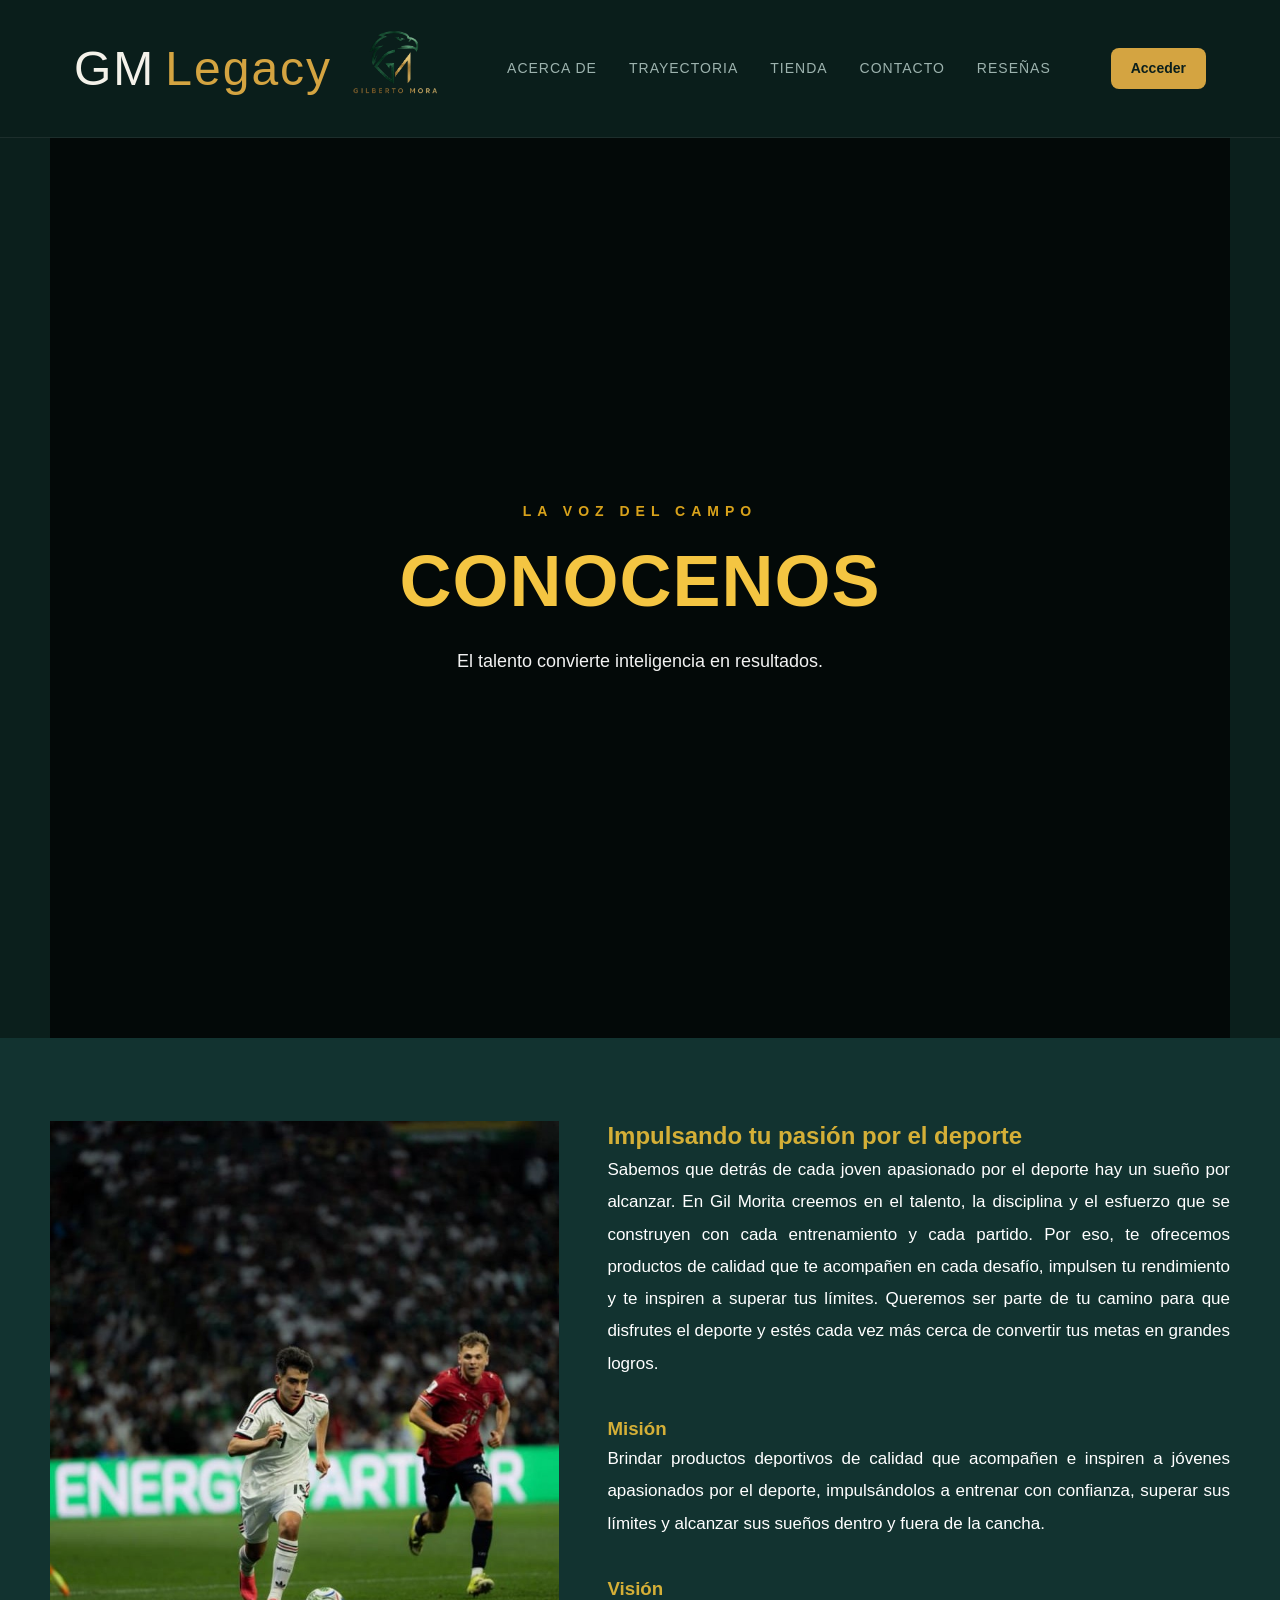
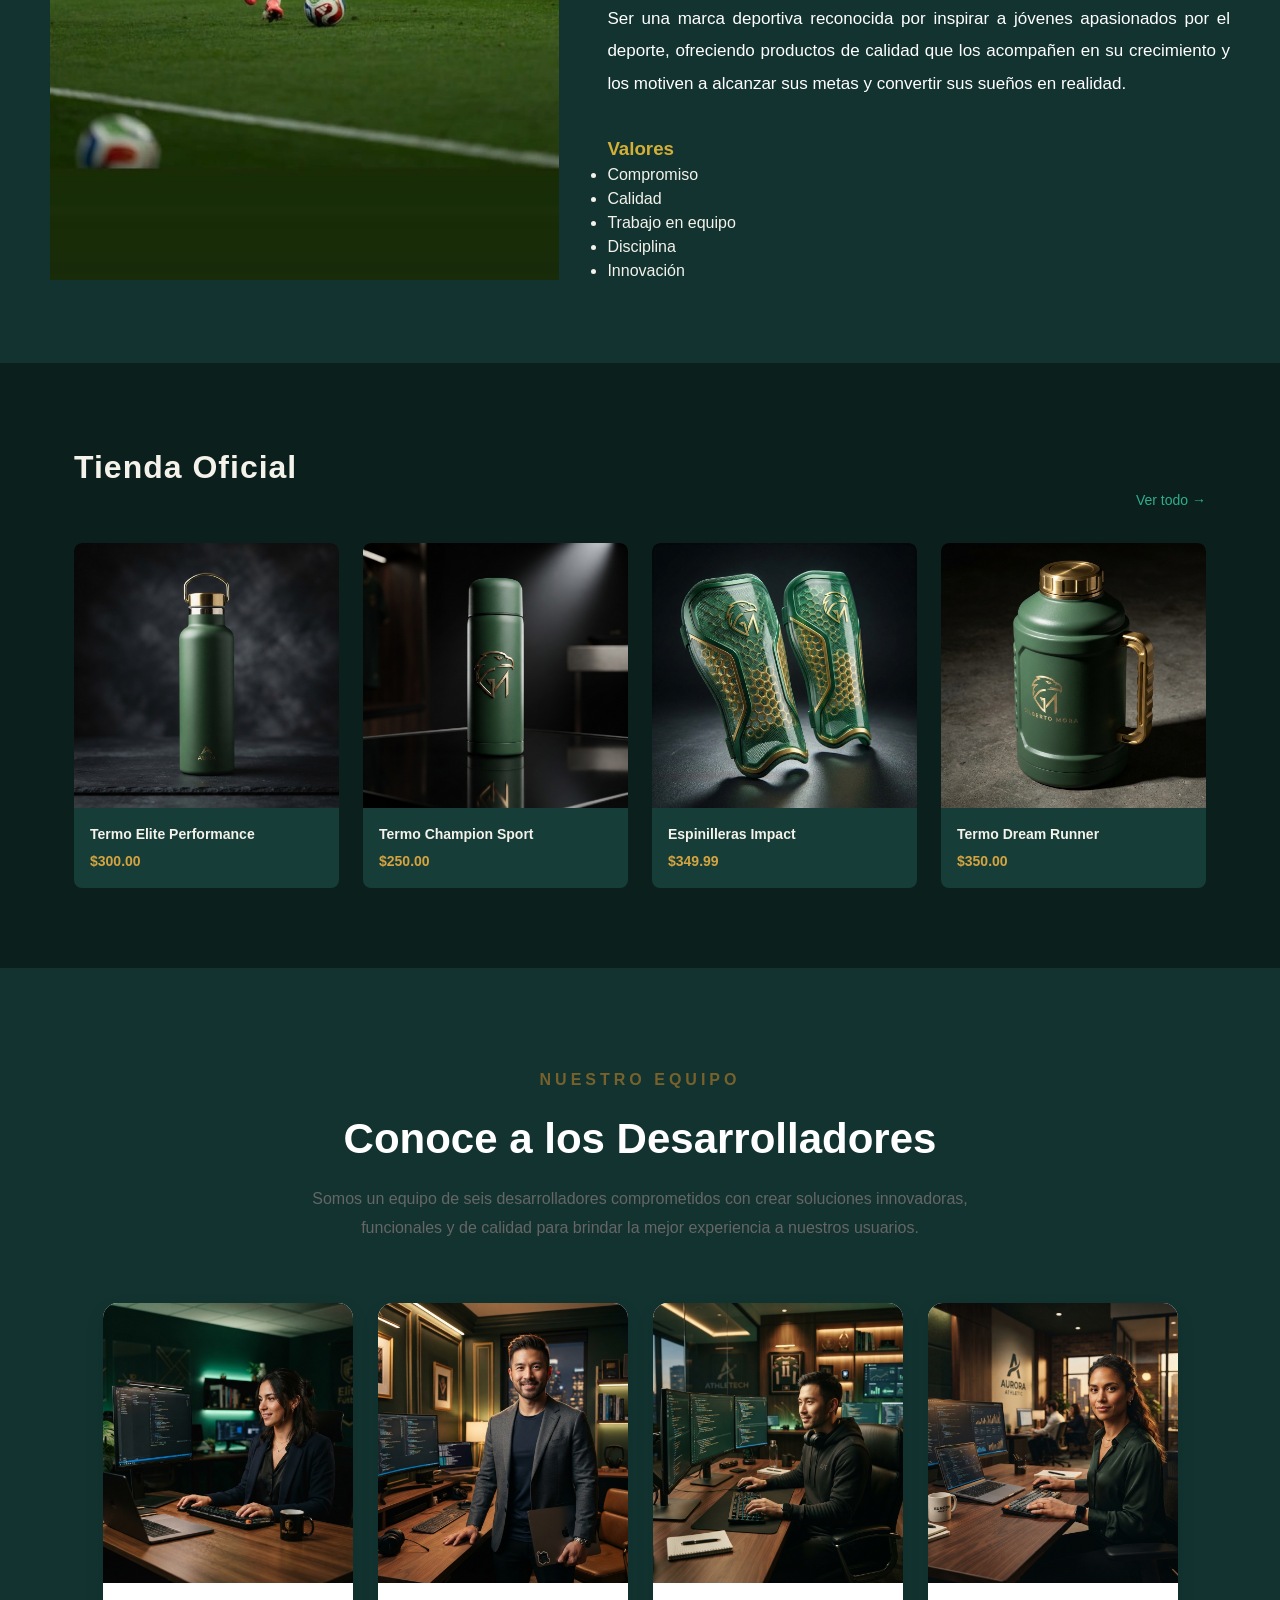
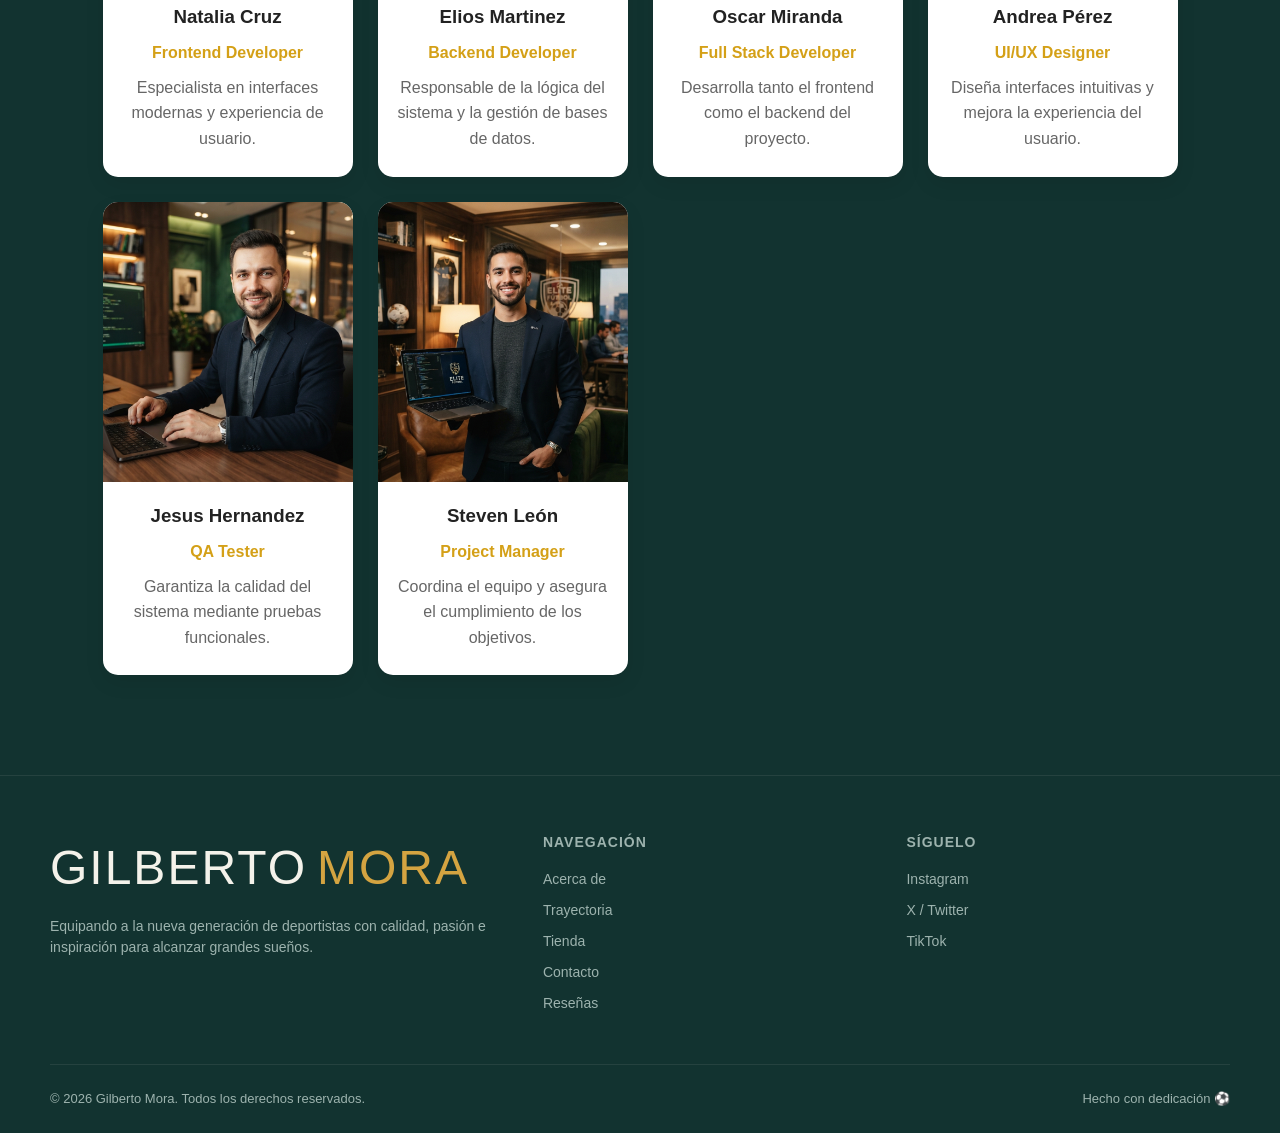
==== commit 9a902771: "hay un mensaje" ====
--- a/About.html
+++ b/About.html
@@ -19,7 +19,6 @@
         <img src="IMAGENES GM/logo_GM_HD.png" alt="Gilberto Mora Logo" class="nav-logo-img">
       </div>
       <ul class="nav-links">
-        <li><a href="index.html">Inicio</a></li>
         <li><a href="about.html">Acerca de</a></li>
         <li><a href="trayectoria.html">Trayectoria</a></li>
         <li><a href="tienda.html">Tienda</a></li>
@@ -226,7 +225,6 @@
       <div class="footer-col">
         <h5>Navegación</h5>
         <ul>
-          <li><a href="index.html">Inicio</a></li>
           <li><a href="about.html">Acerca de</a></li>
           <li><a href="trayectoria.html">Trayectoria</a></li>
           <li><a href="tienda.html">Tienda</a></li>
--- a/style.css
+++ b/style.css
@@ -867,3 +867,5 @@
 }
 
 
+ 
+
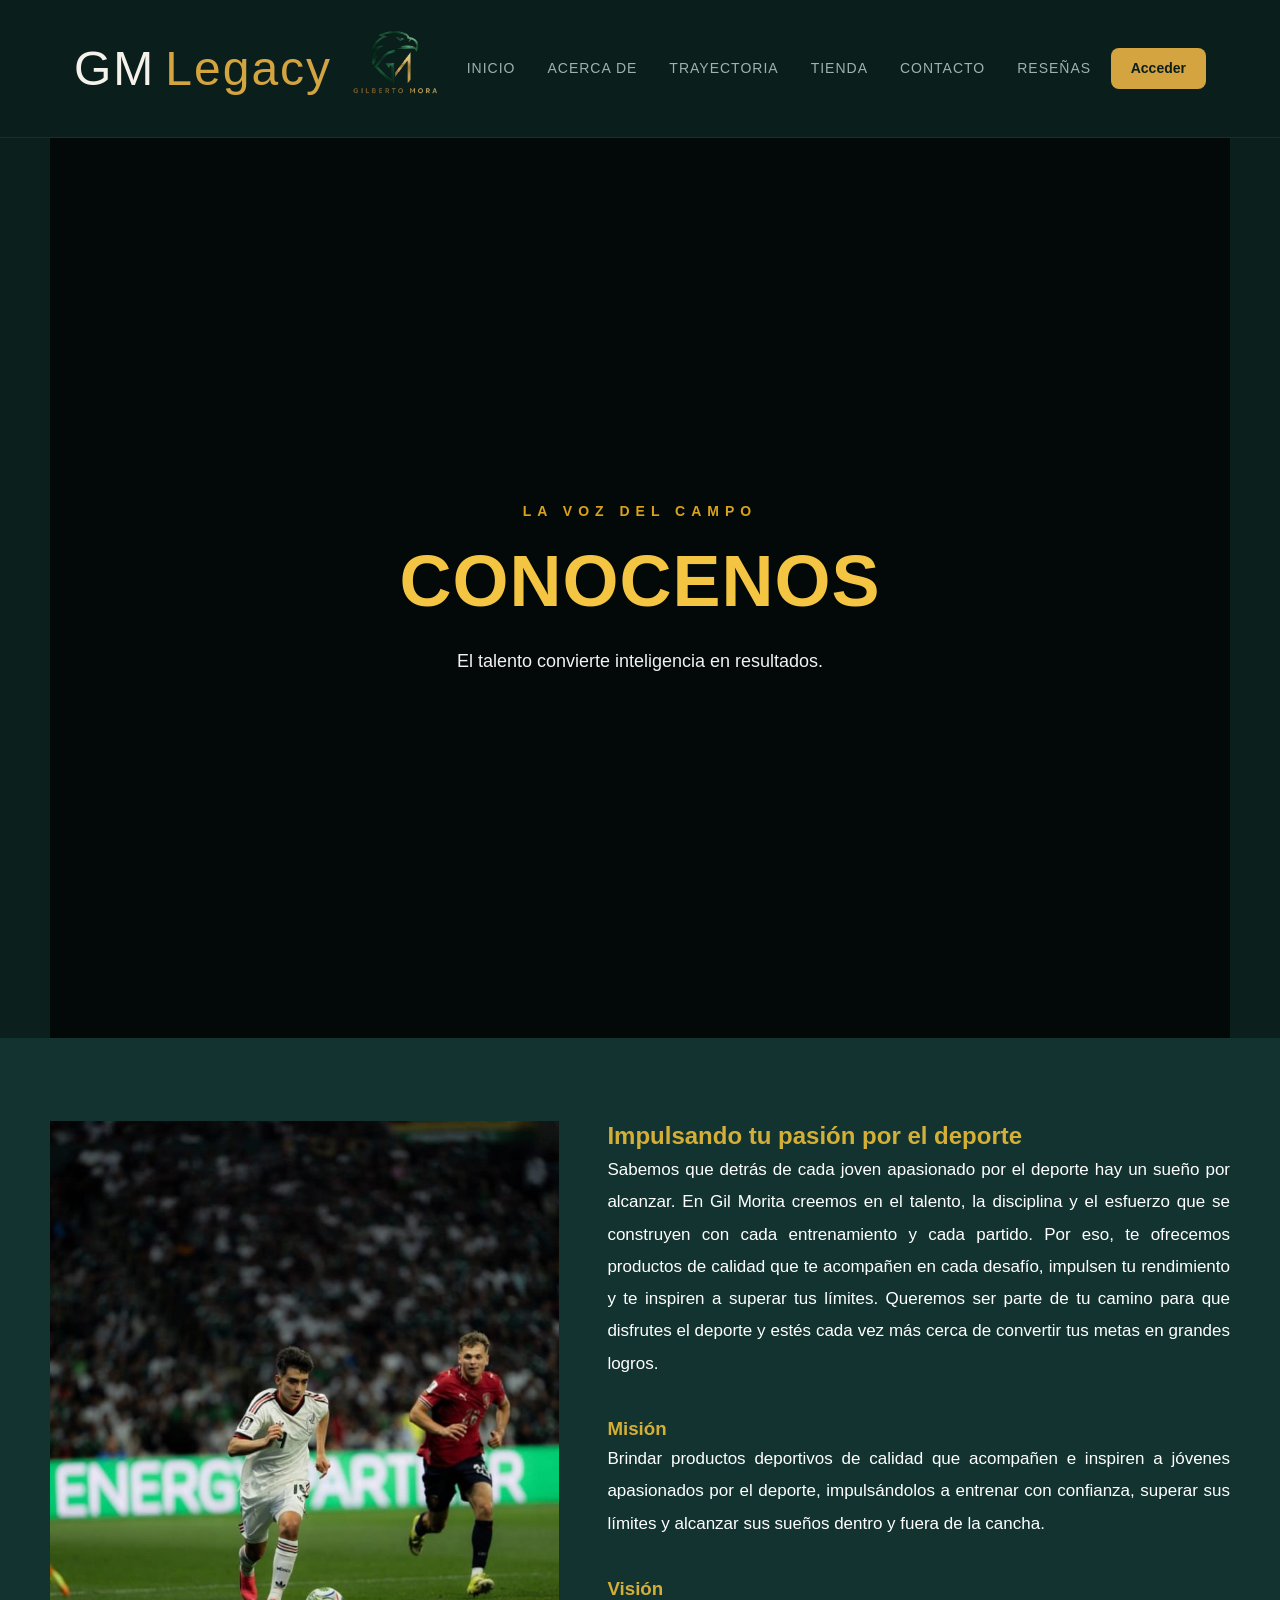
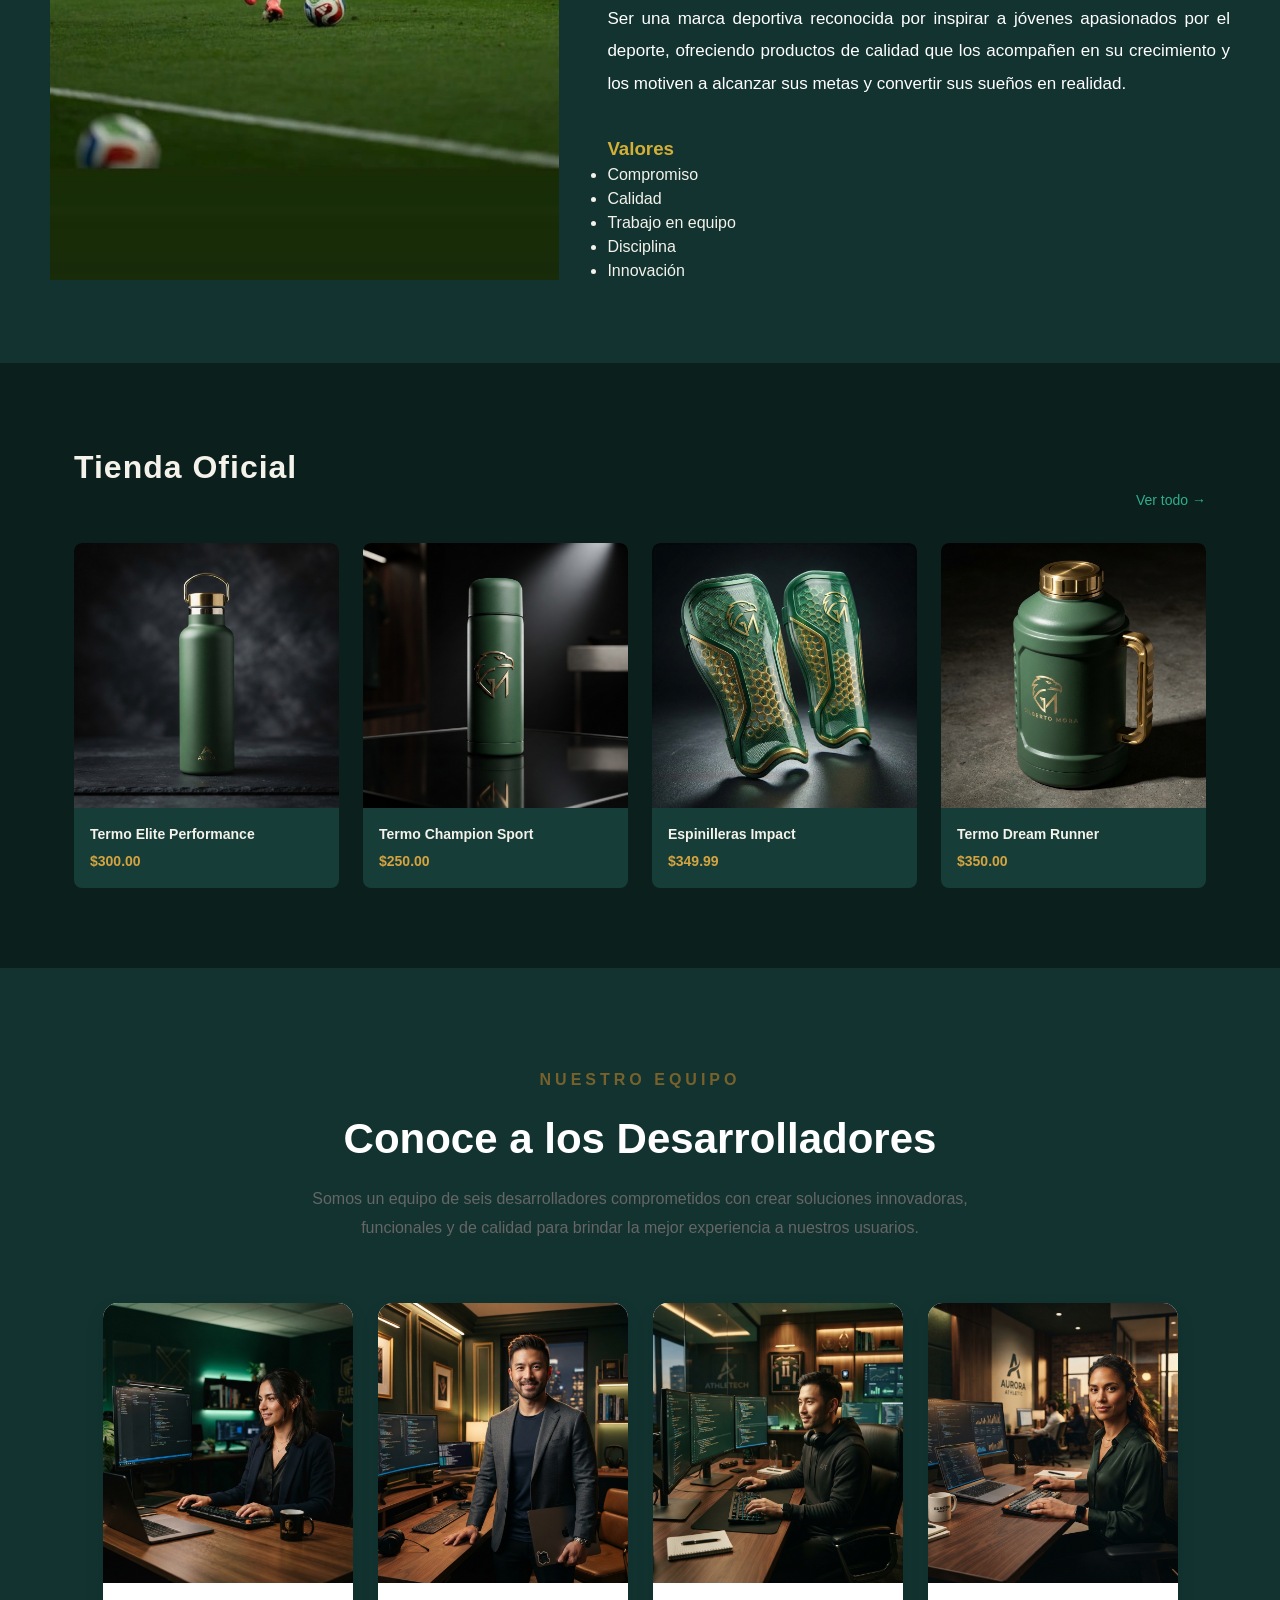
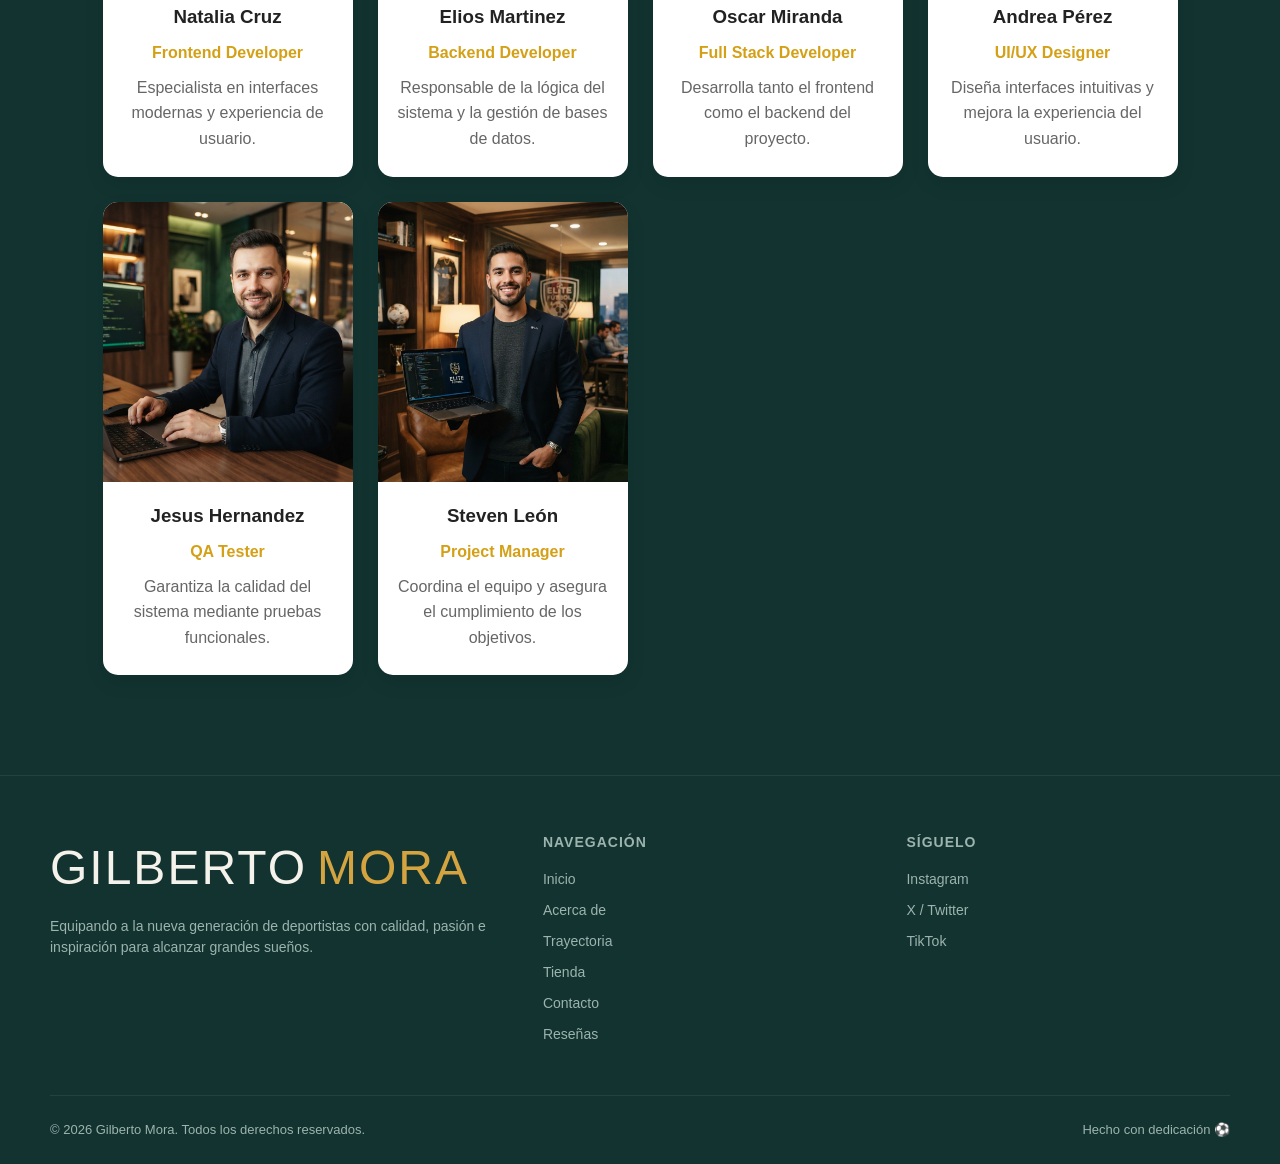
==== commit 7aec02b5: "solucion inicio" ====
--- a/About.html
+++ b/About.html
@@ -19,6 +19,7 @@
         <img src="IMAGENES GM/logo_GM_HD.png" alt="Gilberto Mora Logo" class="nav-logo-img">
       </div>
       <ul class="nav-links">
+        <li><a href="index.html">Inicio</a></li>
         <li><a href="about.html">Acerca de</a></li>
         <li><a href="trayectoria.html">Trayectoria</a></li>
         <li><a href="tienda.html">Tienda</a></li>
@@ -225,6 +226,7 @@
       <div class="footer-col">
         <h5>Navegación</h5>
         <ul>
+          <li><a href="index.html">Inicio</a></li>
           <li><a href="about.html">Acerca de</a></li>
           <li><a href="trayectoria.html">Trayectoria</a></li>
           <li><a href="tienda.html">Tienda</a></li>
